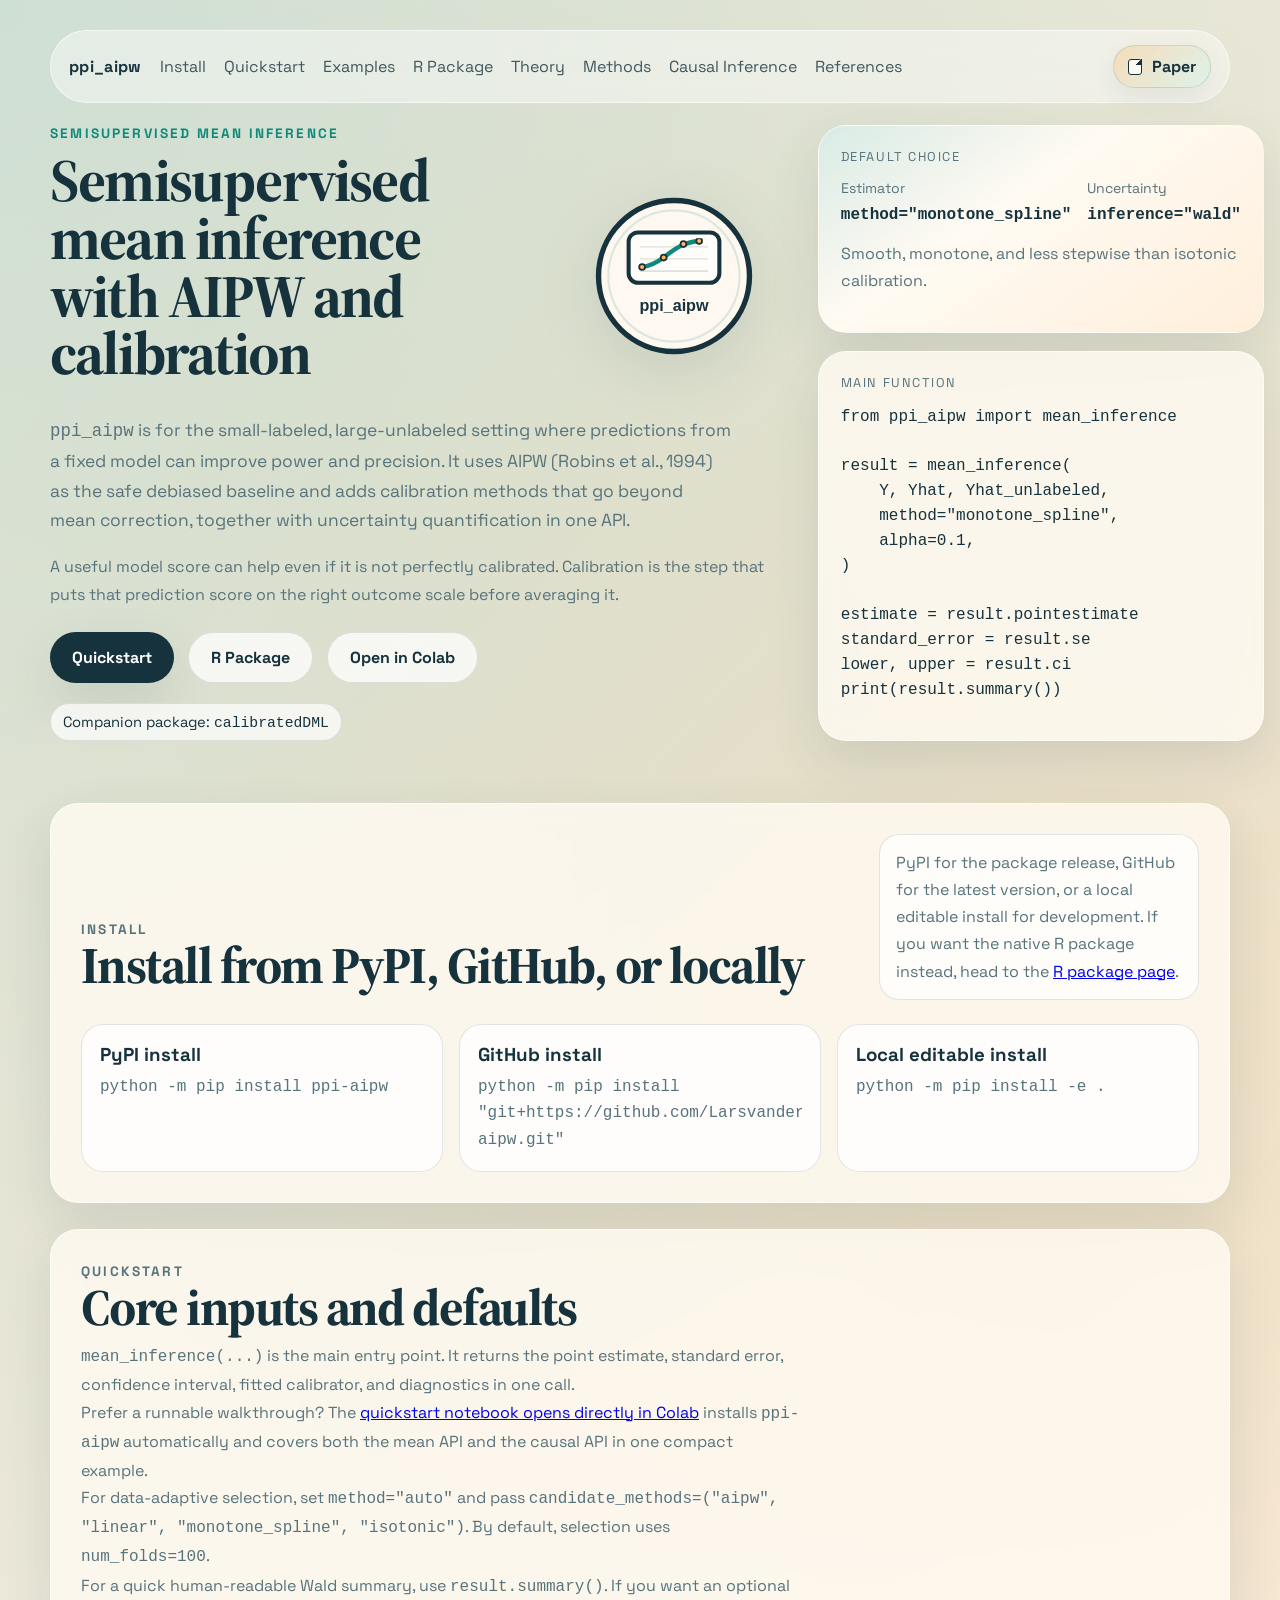
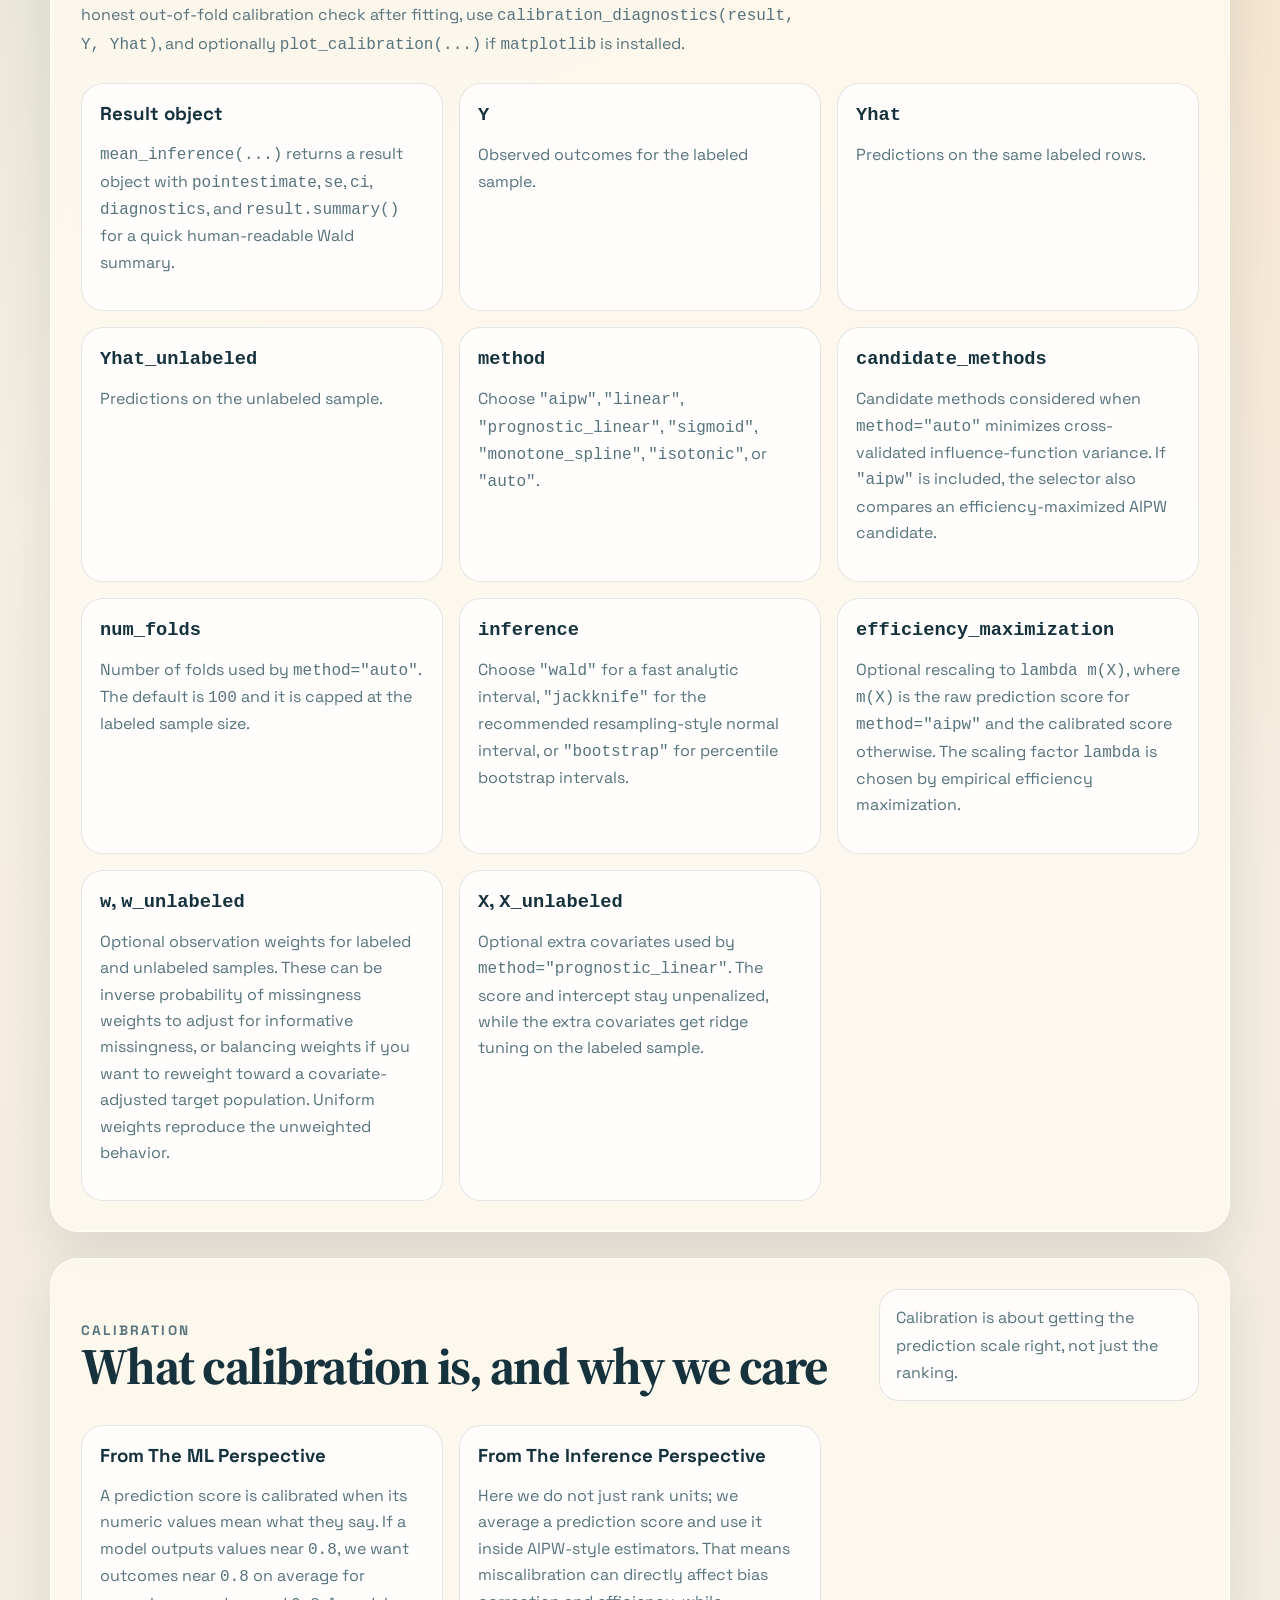
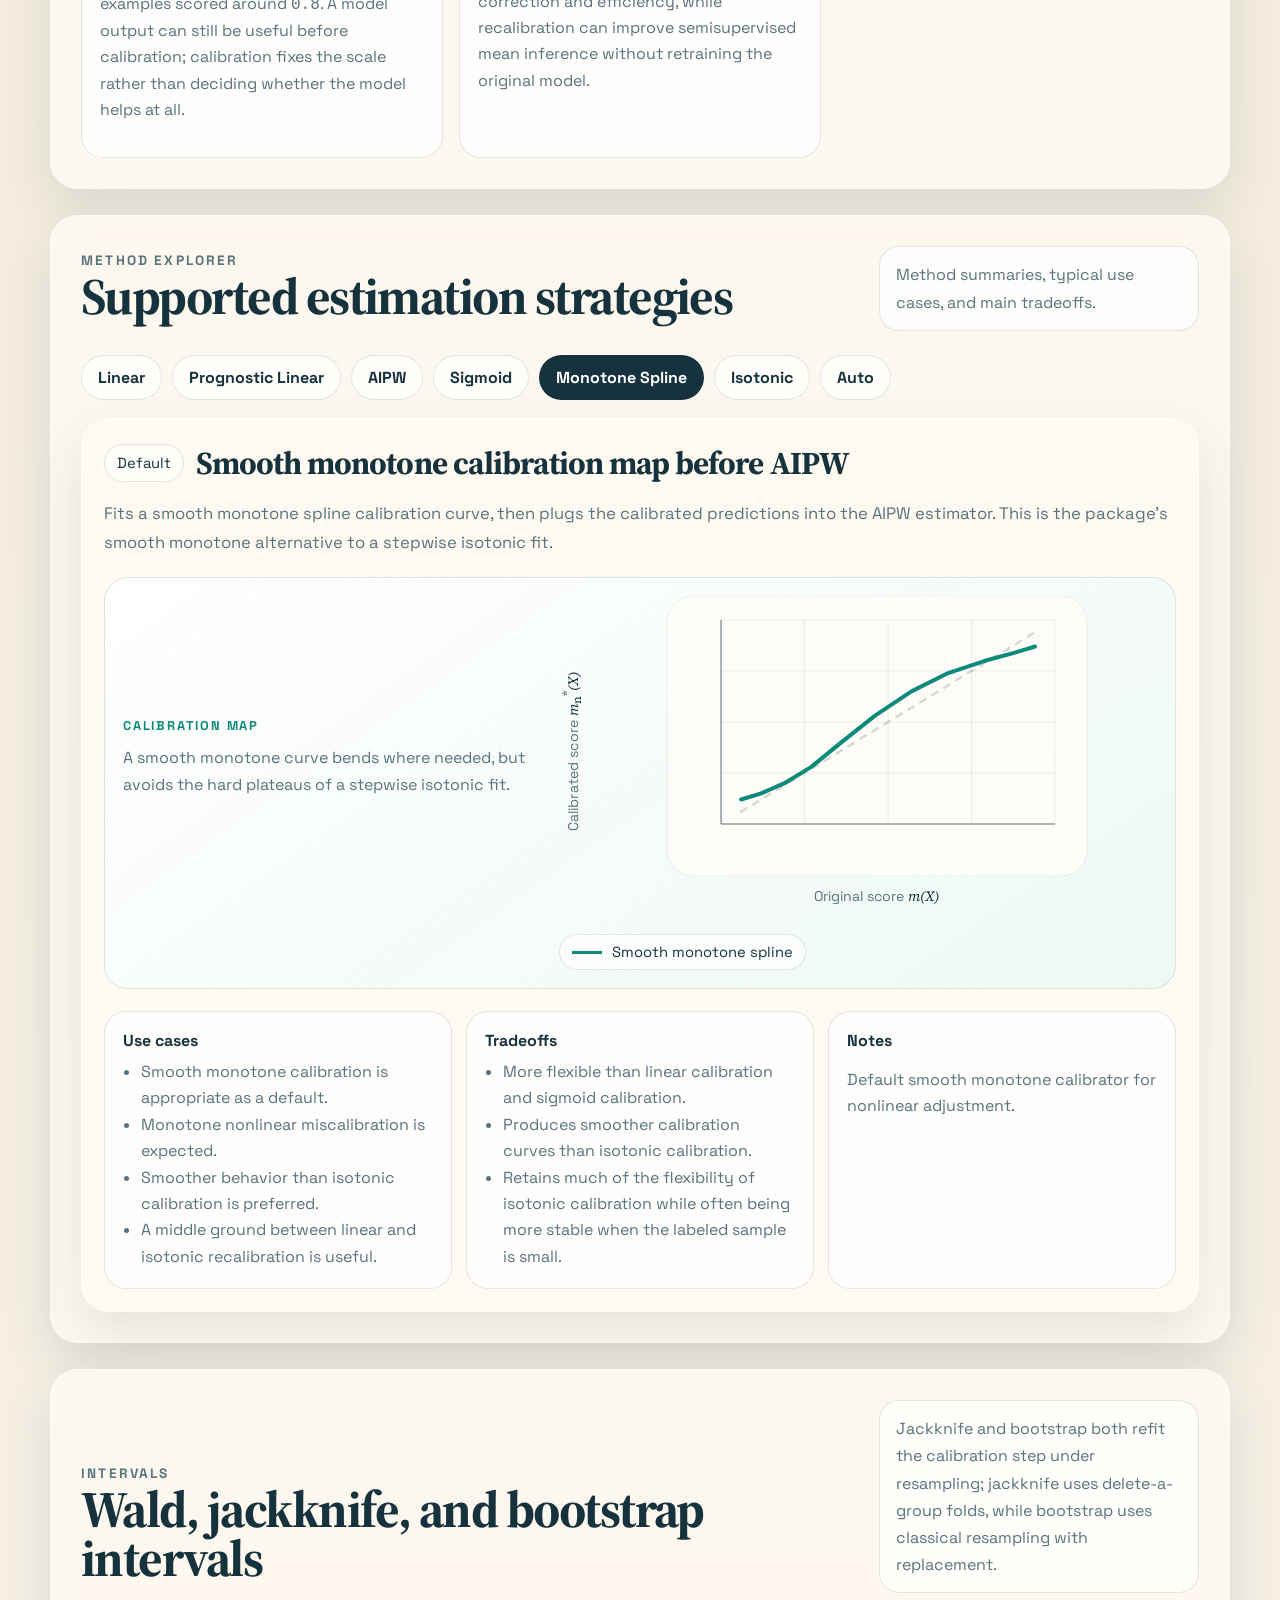
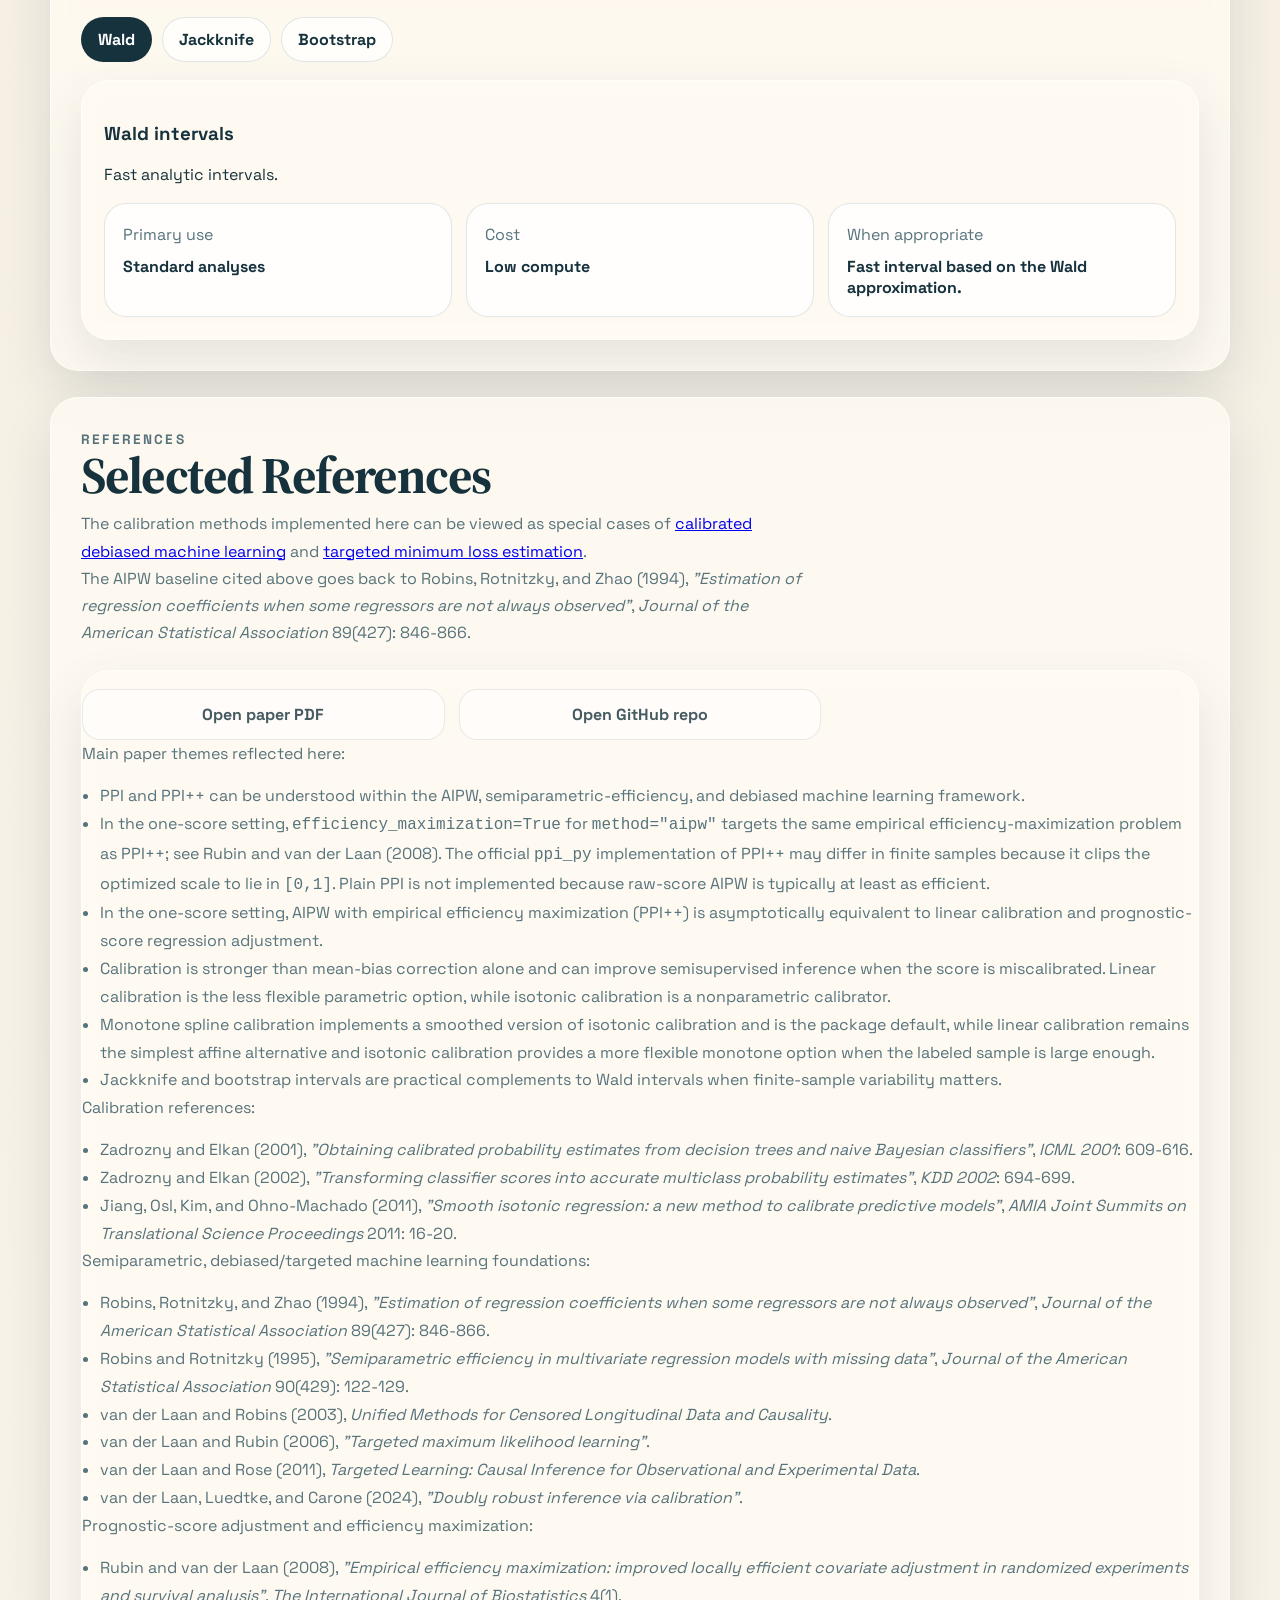
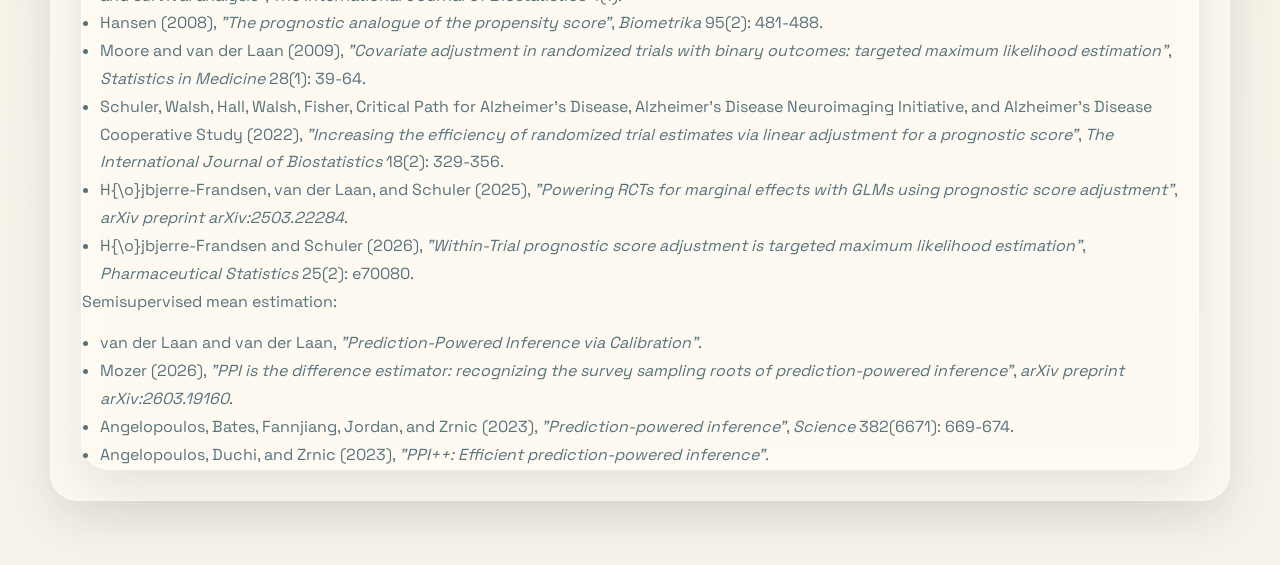
==== docs/index.html @ af4f9b0b "docs: tone down website copy" ====
<!DOCTYPE html>
<html lang="en">
  <head>
    <meta charset="UTF-8" />
    <meta name="viewport" content="width=device-width, initial-scale=1.0" />
    <title>ppi_aipw</title>
    <meta
      name="description"
      content="Semisupervised mean estimation with AIPW, calibration, and uncertainty quantification."
    />
    <link rel="preconnect" href="https://fonts.googleapis.com" />
    <link rel="preconnect" href="https://fonts.gstatic.com" crossorigin />
    <link
      href="https://fonts.googleapis.com/css2?family=Space+Grotesk:wght@400;500;700&family=Source+Serif+4:opsz,wght@8..60,400;8..60,600&display=swap"
      rel="stylesheet"
    />
    <link rel="stylesheet" href="./site.css" />
  </head>
  <body>
    <div class="page-shell">
      <header class="hero">
        <nav class="topbar">
          <div class="brand"><a href="./index.html">ppi_aipw</a></div>
          <div class="toplinks">
            <a href="#install">Install</a>
            <a href="#quickstart">Quickstart</a>
            <a href="./examples.html">Examples</a>
            <a href="./r.html">R Package</a>
            <a href="./theory.html">Theory</a>
            <a href="#methods">Methods</a>
            <a href="./causal.html">Causal Inference</a>
            <a href="#references">References</a>
          </div>
          <a class="paper-link" href="./paper.pdf">
            <span class="paper-link-icon" aria-hidden="true"></span>
            <span>Paper</span>
          </a>
        </nav>

        <div class="hero-grid">
          <section class="hero-copy">
            <p class="eyebrow">Semisupervised Mean Inference</p>
            <div class="hero-head">
              <h1>Semisupervised mean inference with AIPW and calibration</h1>
              <div class="hero-art">
                <img
                  src="./assets/ppi-aipw-badge-mark.svg"
                  alt="Circular ppi_aipw package badge with a calibration plot"
                  width="1024"
                  height="1024"
                />
              </div>
            </div>
            <p class="lede">
              <code>ppi_aipw</code> is for the small-labeled, large-unlabeled
              setting where predictions from a fixed model can improve power
              and precision. It uses AIPW (Robins et al., 1994) as the safe
              debiased baseline and adds calibration methods that go beyond
              mean correction, together with uncertainty quantification in one
              API.
            </p>
            <p class="panel-note">
              A useful model score can help even if it is not perfectly
              calibrated. Calibration is the step that puts that prediction
              score on the right outcome scale before averaging it.
            </p>
            <div class="hero-actions">
              <a class="button button-primary" href="#quickstart">Quickstart</a>
              <a class="button button-secondary" href="./r.html">R Package</a>
              <a class="button button-secondary" href="https://colab.research.google.com/github/Larsvanderlaan/ppi-aipw/blob/main/examples/ppi_aipw_quickstart.ipynb">Open in Colab</a>
            </div>
            <ul class="hero-pills">
              <li>
                <a href="https://larsvanderlaan.github.io/calibratedDML/index.html">
                  Companion package: <code>calibratedDML</code>
                </a>
              </li>
            </ul>
          </section>

          <aside class="hero-panel">
            <div class="panel-card gradient-card">
              <p class="panel-label">Default Choice</p>
              <div class="default-stack">
                <div>
                  <span class="stack-name">Estimator</span>
                  <strong><code>method="monotone_spline"</code></strong>
                </div>
                <div>
                  <span class="stack-name">Uncertainty</span>
                  <strong><code>inference="wald"</code></strong>
                </div>
              </div>
              <p class="panel-note">
                Smooth, monotone, and less stepwise than isotonic calibration.
              </p>
            </div>
            <div class="panel-card code-card">
              <p class="panel-label">Main Function</p>
              <pre><code>from ppi_aipw import mean_inference

result = mean_inference(
    Y, Yhat, Yhat_unlabeled,
    method="monotone_spline",
    alpha=0.1,
)

estimate = result.pointestimate
standard_error = result.se
lower, upper = result.ci
print(result.summary())</code></pre>
            </div>
          </aside>
        </div>
      </header>

      <main>
        <section class="section" id="install">
          <div class="section-heading split">
            <div>
              <p class="eyebrow">Install</p>
              <h2>Install from PyPI, GitHub, or locally</h2>
            </div>
            <p class="section-side-note">
              PyPI for the package release, GitHub for the latest version, or a
              local editable install for development. If you want the native R
              package instead, head to the <a href="./r.html">R package page</a>.
            </p>
          </div>

          <div class="argument-grid">
            <article class="argument-card">
              <h3>PyPI install</h3>
              <pre><code>python -m pip install ppi-aipw</code></pre>
            </article>
            <article class="argument-card">
              <h3>GitHub install</h3>
              <pre><code>python -m pip install "git+https://github.com/Larsvanderlaan/ppi-aipw.git"</code></pre>
            </article>
            <article class="argument-card">
              <h3>Local editable install</h3>
              <pre><code>python -m pip install -e .</code></pre>
            </article>
          </div>
        </section>

        <section class="section" id="quickstart">
          <div class="section-heading">
            <p class="eyebrow">Quickstart</p>
            <h2>Core inputs and defaults</h2>
              <p>
                <code>mean_inference(...)</code> is the main entry point. It
                returns the point estimate, standard error, confidence
                interval, fitted calibrator, and diagnostics in one call.
              </p>
              <p>
                Prefer a runnable walkthrough? The
                <a href="https://colab.research.google.com/github/Larsvanderlaan/ppi-aipw/blob/main/examples/ppi_aipw_quickstart.ipynb">quickstart notebook opens directly in Colab</a>
                installs <code>ppi-aipw</code> automatically and covers both the mean API and the causal API in one compact example.
              </p>
              <p>
                For data-adaptive selection, set <code>method="auto"</code> and
                pass <code>candidate_methods=("aipw", "linear", "monotone_spline", "isotonic")</code>.
                By default, selection uses <code>num_folds=100</code>.
              </p>
              <p>
                For a quick human-readable Wald summary, use
                <code>result.summary()</code>. If you want an optional honest
                out-of-fold calibration check after fitting, use
                <code>calibration_diagnostics(result, Y, Yhat)</code>, and
                optionally <code>plot_calibration(...)</code> if
                <code>matplotlib</code> is installed.
              </p>
            </div>

          <div class="argument-grid">
            <article class="argument-card">
              <h3>Result object</h3>
              <p>
                <code>mean_inference(...)</code> returns a result object with
                <code>pointestimate</code>, <code>se</code>, <code>ci</code>,
                <code>diagnostics</code>, and
                <code>result.summary()</code> for a quick human-readable Wald
                summary.
              </p>
            </article>
            <article class="argument-card">
              <h3><code>Y</code></h3>
              <p>Observed outcomes for the labeled sample.</p>
            </article>
            <article class="argument-card">
              <h3><code>Yhat</code></h3>
              <p>Predictions on the same labeled rows.</p>
            </article>
            <article class="argument-card">
              <h3><code>Yhat_unlabeled</code></h3>
              <p>Predictions on the unlabeled sample.</p>
            </article>
            <article class="argument-card">
              <h3><code>method</code></h3>
              <p>Choose <code>"aipw"</code>, <code>"linear"</code>, <code>"prognostic_linear"</code>, <code>"sigmoid"</code>, <code>"monotone_spline"</code>, <code>"isotonic"</code>, or <code>"auto"</code>.</p>
            </article>
            <article class="argument-card">
              <h3><code>candidate_methods</code></h3>
              <p>Candidate methods considered when <code>method="auto"</code> minimizes cross-validated influence-function variance. If <code>"aipw"</code> is included, the selector also compares an efficiency-maximized AIPW candidate.</p>
            </article>
            <article class="argument-card">
              <h3><code>num_folds</code></h3>
              <p>Number of folds used by <code>method="auto"</code>. The default is <code>100</code> and it is capped at the labeled sample size.</p>
            </article>
            <article class="argument-card">
              <h3><code>inference</code></h3>
              <p>Choose <code>"wald"</code> for a fast analytic interval, <code>"jackknife"</code> for the recommended resampling-style normal interval, or <code>"bootstrap"</code> for percentile bootstrap intervals.</p>
            </article>
            <article class="argument-card">
              <h3><code>efficiency_maximization</code></h3>
              <p>Optional rescaling to <code>lambda m(X)</code>, where <code>m(X)</code> is the raw prediction score for <code>method="aipw"</code> and the calibrated score otherwise. The scaling factor <code>lambda</code> is chosen by empirical efficiency maximization.</p>
            </article>
            <article class="argument-card">
              <h3><code>w</code>, <code>w_unlabeled</code></h3>
              <p>Optional observation weights for labeled and unlabeled samples. These can be inverse probability of missingness weights to adjust for informative missingness, or balancing weights if you want to reweight toward a covariate-adjusted target population. Uniform weights reproduce the unweighted behavior.</p>
            </article>
            <article class="argument-card">
              <h3><code>X</code>, <code>X_unlabeled</code></h3>
              <p>Optional extra covariates used by <code>method="prognostic_linear"</code>. The score and intercept stay unpenalized, while the extra covariates get ridge tuning on the labeled sample.</p>
            </article>
          </div>
        </section>

        <section class="section" id="what-is-calibration">
          <div class="section-heading split">
            <div>
              <p class="eyebrow">Calibration</p>
              <h2>What calibration is, and why we care</h2>
            </div>
            <p class="section-side-note">
              Calibration is about getting the prediction scale right, not just
              the ranking.
            </p>
          </div>

          <div class="argument-grid">
            <article class="argument-card">
              <h3>From The ML Perspective</h3>
              <p>
                A prediction score is calibrated when its numeric values mean
                what they say. If a model outputs values near <code>0.8</code>,
                we want outcomes near <code>0.8</code> on average for examples
                scored around <code>0.8</code>. A model output can still be
                useful before calibration; calibration fixes the scale rather
                than deciding whether the model helps at all.
              </p>
            </article>
            <article class="argument-card">
              <h3>From The Inference Perspective</h3>
              <p>
                Here we do not just rank units; we average a prediction score
                and use it inside AIPW-style estimators. That means
                miscalibration can directly affect bias correction and
                efficiency, while recalibration can improve semisupervised mean
                inference without retraining the original model.
              </p>
            </article>
          </div>
        </section>

        <section class="section" id="methods">
          <div class="section-heading split">
            <div>
              <p class="eyebrow">Method Explorer</p>
              <h2>Supported estimation strategies</h2>
            </div>
            <p class="section-side-note">
              Method summaries, typical use cases, and main tradeoffs.
            </p>
          </div>

          <div class="method-explorer" data-module="method-explorer">
            <div class="method-tabs" role="tablist" aria-label="Estimation methods">
              <button class="tab-button" data-method="linear">Linear</button>
              <button class="tab-button" data-method="prognostic_linear">Prognostic Linear</button>
              <button class="tab-button" data-method="aipw">AIPW</button>
              <button class="tab-button" data-method="sigmoid">Sigmoid</button>
              <button class="tab-button is-active" data-method="monotone_spline">Monotone Spline</button>
              <button class="tab-button" data-method="isotonic">Isotonic</button>
              <button class="tab-button" data-method="auto">Auto</button>
            </div>

            <div class="method-panel">
              <div class="panel-banner">
                <span class="badge" data-method-badge>Default</span>
                <h3 data-method-title>Smooth monotone calibration map before AIPW</h3>
              </div>
              <p class="method-summary" data-method-summary>
                Fits a smooth monotone spline calibration curve, then plugs the
                calibrated predictions into the AIPW estimator.
              </p>

              <div class="method-visual-card">
                <div class="method-visual-copy">
                  <span class="curve-kicker">Calibration Map</span>
                  <p data-method-visual-note>
                    Schematic view of how the raw prediction score
                    <code>m(X)</code> is transformed before the semisupervised
                    mean step.
                  </p>
                </div>
                <div class="curve-stage">
                  <div class="curve-y-label">
                    Calibrated score
                    <span class="math-label">m<sub>n</sub><sup>*</sup>(X)</span>
                  </div>
                  <svg
                    class="curve-canvas"
                    data-method-curve
                    viewBox="0 0 420 280"
                    width="420"
                    height="280"
                    preserveAspectRatio="xMidYMid meet"
                    role="img"
                    aria-label="Calibration curve schematic"
                  ></svg>
                  <div class="curve-x-label">
                    Original score <span class="math-label">m(X)</span>
                  </div>
                </div>
                <div class="curve-legend" data-method-legend></div>
              </div>

              <div class="method-columns">
                <div class="info-box">
                  <h4>Use cases</h4>
                  <ul data-method-good></ul>
                </div>
                <div class="info-box">
                  <h4>Tradeoffs</h4>
                  <ul data-method-tradeoffs></ul>
                </div>
                <div class="info-box">
                  <h4>Notes</h4>
                  <p data-method-recommendation></p>
                </div>
              </div>
            </div>
          </div>
        </section>

        <section class="section" id="intervals">
          <div class="section-heading split">
            <div>
              <p class="eyebrow">Intervals</p>
              <h2>Wald, jackknife, and bootstrap intervals</h2>
            </div>
            <p class="section-side-note">
              Jackknife and bootstrap both refit the calibration step under
              resampling; jackknife uses delete-a-group folds, while bootstrap
              uses classical resampling with replacement.
            </p>
          </div>

          <div class="inference-toggle" data-module="inference-toggle">
            <div class="toggle-row" role="tablist" aria-label="Interval methods">
              <button class="tab-button is-active" data-inference="wald">Wald</button>
              <button class="tab-button" data-inference="jackknife">Jackknife</button>
              <button class="tab-button" data-inference="bootstrap">Bootstrap</button>
            </div>
            <article class="toggle-card">
              <h3 data-inference-title>Wald intervals</h3>
              <p data-inference-summary>
                Fast analytic intervals.
              </p>
              <div class="mini-grid">
                <div class="mini-box">
                  <span>Primary use</span>
                  <strong data-inference-best>Standard analyses</strong>
                </div>
                <div class="mini-box">
                  <span>Cost</span>
                  <strong data-inference-cost>Low compute</strong>
                </div>
                <div class="mini-box">
                  <span>When appropriate</span>
                  <strong data-inference-when>Fast interval based on the Wald approximation.</strong>
                </div>
              </div>
            </article>
          </div>
        </section>

        <section class="section" id="references">
          <div class="section-heading">
            <p class="eyebrow">References</p>
            <h2>Selected References</h2>
            <p>
              The calibration methods implemented here can be viewed as special cases of
              <a href="https://arxiv.org/pdf/2411.02771">calibrated debiased machine learning</a>
              and
              <a href="https://doi.org/10.2202/1557-4679.1043">targeted minimum loss estimation</a>.
            </p>
            <p>
              The AIPW baseline cited above goes back to Robins, Rotnitzky, and
              Zhao (1994),
              <em>"Estimation of regression coefficients when some regressors are not always observed"</em>,
              <em>Journal of the American Statistical Association</em> 89(427): 846-866.
            </p>
          </div>
          <div class="reference-card">
            <div class="reference-links">
              <a href="./paper.pdf">Open paper PDF</a>
              <a href="https://github.com/Larsvanderlaan/ppi-aipw">Open GitHub repo</a>
            </div>
            <p>
              Main paper themes reflected here:
            </p>
            <ul>
              <li>PPI and PPI++ can be understood within the AIPW, semiparametric-efficiency, and debiased machine learning framework.</li>
              <li>In the one-score setting, <code>efficiency_maximization=True</code> for <code>method="aipw"</code> targets the same empirical efficiency-maximization problem as PPI++; see Rubin and van der Laan (2008). The official <code>ppi_py</code> implementation of PPI++ may differ in finite samples because it clips the optimized scale to lie in <code>[0,1]</code>. Plain PPI is not implemented because raw-score AIPW is typically at least as efficient.</li>
              <li>In the one-score setting, AIPW with empirical efficiency maximization (PPI++) is asymptotically equivalent to linear calibration and prognostic-score regression adjustment.</li>
              <li>Calibration is stronger than mean-bias correction alone and can improve semisupervised inference when the score is miscalibrated. Linear calibration is the less flexible parametric option, while isotonic calibration is a nonparametric calibrator.</li>
              <li>Monotone spline calibration implements a smoothed version of isotonic calibration and is the package default, while linear calibration remains the simplest affine alternative and isotonic calibration provides a more flexible monotone option when the labeled sample is large enough.</li>
              <li>Jackknife and bootstrap intervals are practical complements to Wald intervals when finite-sample variability matters.</li>
            </ul>
            <p>
              Calibration references:
            </p>
            <ul>
              <li>Zadrozny and Elkan (2001), <em>"Obtaining calibrated probability estimates from decision trees and naive Bayesian classifiers"</em>, <em>ICML 2001</em>: 609-616.</li>
              <li>Zadrozny and Elkan (2002), <em>"Transforming classifier scores into accurate multiclass probability estimates"</em>, <em>KDD 2002</em>: 694-699.</li>
              <li>Jiang, Osl, Kim, and Ohno-Machado (2011), <em>"Smooth isotonic regression: a new method to calibrate predictive models"</em>, <em>AMIA Joint Summits on Translational Science Proceedings</em> 2011: 16-20.</li>
            </ul>
            <p>
              Semiparametric, debiased/targeted machine learning foundations:
            </p>
            <ul>
              <li>Robins, Rotnitzky, and Zhao (1994), <em>"Estimation of regression coefficients when some regressors are not always observed"</em>, <em>Journal of the American Statistical Association</em> 89(427): 846-866.</li>
              <li>Robins and Rotnitzky (1995), <em>"Semiparametric efficiency in multivariate regression models with missing data"</em>, <em>Journal of the American Statistical Association</em> 90(429): 122-129.</li>
              <li>van der Laan and Robins (2003), <em>Unified Methods for Censored Longitudinal Data and Causality</em>.</li>
              <li>van der Laan and Rubin (2006), <em>"Targeted maximum likelihood learning"</em>.</li>
              <li>van der Laan and Rose (2011), <em>Targeted Learning: Causal Inference for Observational and Experimental Data</em>.</li>
              <li>van der Laan, Luedtke, and Carone (2024), <em>"Doubly robust inference via calibration"</em>.</li>
            </ul>
            <p>
              Prognostic-score adjustment and efficiency maximization:
            </p>
            <ul>
              <li>Rubin and van der Laan (2008), <em>"Empirical efficiency maximization: improved locally efficient covariate adjustment in randomized experiments and survival analysis"</em>, <em>The International Journal of Biostatistics</em> 4(1).</li>
              <li>Hansen (2008), <em>"The prognostic analogue of the propensity score"</em>, <em>Biometrika</em> 95(2): 481-488.</li>
              <li>Moore and van der Laan (2009), <em>"Covariate adjustment in randomized trials with binary outcomes: targeted maximum likelihood estimation"</em>, <em>Statistics in Medicine</em> 28(1): 39-64.</li>
              <li>Schuler, Walsh, Hall, Walsh, Fisher, Critical Path for Alzheimer’s Disease, Alzheimer’s Disease Neuroimaging Initiative, and Alzheimer’s Disease Cooperative Study (2022), <em>"Increasing the efficiency of randomized trial estimates via linear adjustment for a prognostic score"</em>, <em>The International Journal of Biostatistics</em> 18(2): 329-356.</li>
              <li>H{\o}jbjerre-Frandsen, van der Laan, and Schuler (2025), <em>"Powering RCTs for marginal effects with GLMs using prognostic score adjustment"</em>, <em>arXiv preprint arXiv:2503.22284</em>.</li>
              <li>H{\o}jbjerre-Frandsen and Schuler (2026), <em>"Within-Trial prognostic score adjustment is targeted maximum likelihood estimation"</em>, <em>Pharmaceutical Statistics</em> 25(2): e70080.</li>
            </ul>
            <p>
              Semisupervised mean estimation:
            </p>
            <ul>
              <li>van der Laan and van der Laan, <em>"Prediction-Powered Inference via Calibration"</em>.</li>
              <li>Mozer (2026), <em>"PPI is the difference estimator: recognizing the survey sampling roots of prediction-powered inference"</em>, <em>arXiv preprint arXiv:2603.19160</em>.</li>
              <li>Angelopoulos, Bates, Fannjiang, Jordan, and Zrnic (2023), <em>"Prediction-powered inference"</em>, <em>Science</em> 382(6671): 669-674.</li>
              <li>Angelopoulos, Duchi, and Zrnic (2023), <em>"PPI++: Efficient prediction-powered inference"</em>.</li>
            </ul>
          </div>
        </section>
      </main>
    </div>

    <script src="./site.js"></script>
  </body>
</html>
---- docs/site.css ----
:root {
  --bg: #f5efe4;
  --bg-alt: #fffaf2;
  --surface: rgba(255, 250, 242, 0.82);
  --surface-strong: #fffdf9;
  --ink: #16323d;
  --muted: #57737c;
  --line: rgba(22, 50, 61, 0.12);
  --accent: #0d8a7a;
  --accent-soft: #d7f2eb;
  --warm: #ffb562;
  --warm-soft: #ffe3bf;
  --shadow: 0 20px 50px rgba(41, 65, 73, 0.12);
  --radius: 28px;
}

* {
  box-sizing: border-box;
}

html {
  scroll-behavior: smooth;
}

body {
  margin: 0;
  min-height: 100vh;
  color: var(--ink);
  background:
    radial-gradient(circle at top left, rgba(13, 138, 122, 0.18), transparent 30%),
    radial-gradient(circle at 85% 15%, rgba(255, 181, 98, 0.22), transparent 24%),
    linear-gradient(180deg, #f9f2e7 0%, #f3ecdf 42%, #f8f3ea 100%);
  font-family: "Space Grotesk", "Avenir Next", "Trebuchet MS", sans-serif;
}

code,
pre {
  font-family: "SFMono-Regular", "Consolas", "Liberation Mono", monospace;
}

.page-shell {
  width: min(1180px, calc(100% - 32px));
  margin: 0 auto;
  padding-bottom: 64px;
}

.hero {
  padding: 22px 0 36px;
}

.topbar {
  display: flex;
  justify-content: space-between;
  align-items: center;
  gap: 18px;
  flex-wrap: wrap;
  padding: 14px 18px;
  margin-top: 8px;
  background: rgba(255, 255, 255, 0.42);
  border: 1px solid rgba(255, 255, 255, 0.55);
  border-radius: 999px;
  backdrop-filter: blur(14px);
}

.brand {
  font-weight: 700;
  letter-spacing: 0.02em;
}

.brand a {
  color: inherit;
  text-decoration: none;
}

.toplinks {
  display: flex;
  gap: 18px;
  flex-wrap: wrap;
  align-items: center;
  flex: 1 1 auto;
}

.paper-link {
  display: inline-flex;
  align-items: center;
  gap: 10px;
  padding: 10px 14px;
  border-radius: 999px;
  color: var(--ink);
  background: linear-gradient(135deg, rgba(255, 181, 98, 0.34), rgba(215, 242, 235, 0.72));
  border: 1px solid rgba(13, 138, 122, 0.18);
  box-shadow: 0 10px 24px rgba(41, 65, 73, 0.08);
  font-weight: 700;
  white-space: nowrap;
}

.paper-link:hover {
  transform: translateY(-1px);
}

.paper-link-icon {
  position: relative;
  width: 14px;
  height: 16px;
  border: 1.6px solid currentColor;
  border-radius: 3px;
  background: rgba(255, 255, 255, 0.78);
  flex: 0 0 auto;
}

.paper-link-icon::after {
  content: "";
  position: absolute;
  top: -1px;
  right: -1px;
  width: 6px;
  height: 6px;
  background: linear-gradient(135deg, transparent 49%, currentColor 50%);
}

.toplinks a,
.reference-links a,
.button,
.paper-link {
  text-decoration: none;
}

.toplinks a,
.reference-links a {
  color: var(--ink);
  opacity: 0.8;
}

.toplinks a:hover,
.reference-links a:hover {
  opacity: 1;
}

.hero-grid {
  display: grid;
  grid-template-columns: minmax(0, 1.35fr) minmax(320px, 0.75fr);
  gap: 26px;
  margin-top: 22px;
  align-items: stretch;
}

.hero-copy,
.hero-panel,
.section,
.timeline-card,
.reference-card,
.toggle-card,
.method-panel,
.argument-card,
.takeaway-card,
.panel-card {
  position: relative;
}

.eyebrow {
  margin: 0 0 10px;
  font-size: 0.85rem;
  letter-spacing: 0.16em;
  text-transform: uppercase;
  color: var(--accent);
  font-weight: 700;
}

.hero h1,
.section h2,
.history-callout h3,
.method-panel h3 {
  font-family: "Source Serif 4", Georgia, serif;
  letter-spacing: -0.03em;
}

.hero h1 {
  font-size: clamp(2.55rem, 4.7vw, 4.3rem);
  line-height: 0.96;
  margin: 0 0 16px;
  max-width: 15ch;
}

.hero-copy {
  min-width: 0;
}

.hero-head {
  display: grid;
  grid-template-columns: minmax(0, 1fr) clamp(170px, 20vw, 235px);
  gap: clamp(18px, 3vw, 32px);
  align-items: center;
  margin-bottom: 10px;
}

.lede {
  font-size: 1.09rem;
  line-height: 1.7;
  color: var(--muted);
  max-width: 62ch;
}

.hero-actions {
  display: flex;
  gap: 14px;
  flex-wrap: wrap;
  margin: 24px 0 20px;
}

.hero-art {
  display: flex;
  align-items: center;
  justify-content: center;
  align-self: center;
  width: 100%;
}

.hero-art img {
  display: block;
  width: min(100%, 230px);
  max-width: 100%;
  height: auto;
  filter: drop-shadow(0 16px 30px rgba(41, 65, 73, 0.12));
}

.button {
  display: inline-flex;
  align-items: center;
  justify-content: center;
  padding: 14px 22px;
  border-radius: 999px;
  font-weight: 700;
  transition: transform 0.2s ease, box-shadow 0.2s ease, background 0.2s ease;
}

.button:hover {
  transform: translateY(-2px);
}

.button-primary {
  background: var(--ink);
  color: white;
  box-shadow: var(--shadow);
}

.button-secondary {
  background: rgba(255, 255, 255, 0.75);
  color: var(--ink);
  border: 1px solid var(--line);
}

.hero-pills {
  display: flex;
  gap: 10px;
  flex-wrap: wrap;
  padding: 0;
  margin: 0;
  list-style: none;
}

.hero-pills li,
.badge {
  padding: 9px 12px;
  border-radius: 999px;
  background: rgba(255, 255, 255, 0.7);
  border: 1px solid var(--line);
  font-size: 0.92rem;
}

.hero-pills a {
  color: inherit;
  text-decoration: none;
}

.hero-pills a:hover {
  text-decoration: underline;
}

.hero-panel {
  display: grid;
  gap: 18px;
}

.panel-card,
.section,
.timeline-card,
.reference-card,
.toggle-card,
.method-panel {
  background: var(--surface);
  backdrop-filter: blur(10px);
  border: 1px solid rgba(255, 255, 255, 0.58);
  box-shadow: var(--shadow);
  border-radius: var(--radius);
}

.panel-card {
  padding: 22px;
}

.gradient-card {
  background:
    linear-gradient(145deg, rgba(13, 138, 122, 0.16), rgba(255, 250, 242, 0.95) 40%, rgba(255, 181, 98, 0.2)),
    var(--surface-strong);
}

.panel-label {
  margin: 0 0 14px;
  font-size: 0.8rem;
  letter-spacing: 0.12em;
  text-transform: uppercase;
  color: var(--muted);
}

.default-stack {
  display: grid;
  grid-template-columns: 1fr 1fr;
  gap: 16px;
  margin-bottom: 16px;
}

.stack-name {
  display: block;
  color: var(--muted);
  font-size: 0.88rem;
  margin-bottom: 6px;
}

.panel-note {
  margin: 0;
  line-height: 1.7;
  color: var(--muted);
}

.code-card pre {
  margin: 0;
  overflow-x: auto;
  white-space: pre-wrap;
  line-height: 1.55;
  color: var(--ink);
}

.section {
  padding: 30px;
  margin-top: 26px;
}

.section-heading {
  margin-bottom: 24px;
}

.section-heading h2 {
  margin: 0 0 10px;
  font-size: clamp(2rem, 4vw, 3.3rem);
  line-height: 0.96;
}

.section-heading p {
  margin: 0;
  max-width: 72ch;
  color: var(--muted);
  line-height: 1.7;
}

.split {
  display: grid;
  grid-template-columns: minmax(0, 1fr) minmax(240px, 320px);
  gap: 16px;
  align-items: end;
}

.section-side-note {
  align-self: center;
  padding: 14px 16px;
  background: rgba(255, 255, 255, 0.72);
  border-radius: 20px;
  border: 1px solid var(--line);
}

.argument-grid,
.takeaway-grid {
  display: grid;
  grid-template-columns: repeat(3, minmax(0, 1fr));
  gap: 16px;
}

.argument-grid-two {
  grid-template-columns: repeat(2, minmax(0, 1fr));
}

.examples-grid,
.example-entry-grid {
  display: grid;
  gap: 16px;
}

.examples-grid {
  grid-template-columns: repeat(2, minmax(0, 1fr));
}

.example-entry-grid {
  grid-template-columns: repeat(2, minmax(0, 1fr));
  margin-top: 14px;
}

.argument-card,
.takeaway-card,
.info-box,
.mini-box {
  background: rgba(255, 255, 255, 0.78);
  border: 1px solid var(--line);
  border-radius: 22px;
  padding: 18px;
}

.argument-card h3,
.takeaway-card h3,
.info-box h4 {
  margin: 0 0 8px;
}

.argument-card p,
.takeaway-card p,
.info-box p,
.info-box li,
.mini-box span,
.argument-card pre {
  color: var(--muted);
  line-height: 1.65;
}

.argument-card pre {
  margin: 0;
  overflow-x: auto;
  white-space: pre-wrap;
}

.example-entry {
  padding: 14px;
  border-radius: 18px;
  border: 1px solid var(--line);
  background: rgba(255, 255, 255, 0.72);
}

.example-label {
  margin: 0 0 8px;
  font-size: 0.78rem;
  letter-spacing: 0.12em;
  text-transform: uppercase;
  color: var(--muted);
  font-weight: 700;
}

.example-call {
  margin: 0;
  color: var(--ink);
  overflow-x: auto;
  white-space: pre-wrap;
  line-height: 1.55;
}

.example-links {
  display: flex;
  gap: 10px;
  flex-wrap: wrap;
  margin-top: 14px;
}

.example-links a {
  padding: 10px 12px;
  border-radius: 14px;
  border: 1px solid var(--line);
  background: rgba(255, 255, 255, 0.74);
  color: var(--ink);
  font-weight: 700;
}

.example-links a:hover {
  opacity: 1;
}

.case-study-figure {
  margin: 18px 0 0;
  padding: 10px 10px 12px;
  border-radius: 20px;
  border: 1px solid var(--line);
  background: rgba(255, 255, 255, 0.74);
}

.case-study-figure img {
  display: block;
  width: 100%;
  height: auto;
  border-radius: 14px;
}

.case-study-figure figcaption {
  margin: 10px auto 0;
  max-width: 28ch;
  color: var(--muted);
  font-size: 0.92rem;
  line-height: 1.55;
  text-align: center;
}

.method-tabs,
.toggle-row {
  display: flex;
  gap: 10px;
  flex-wrap: wrap;
  margin-bottom: 18px;
}

.tab-button {
  appearance: none;
  border: 1px solid var(--line);
  background: rgba(255, 255, 255, 0.76);
  color: var(--ink);
  border-radius: 999px;
  padding: 11px 16px;
  font: inherit;
  font-weight: 700;
  cursor: pointer;
  transition: transform 0.2s ease, background 0.2s ease, color 0.2s ease;
}

.tab-button:hover {
  transform: translateY(-1px);
}

.tab-button.is-active {
  background: var(--ink);
  color: white;
}

.method-panel,
.toggle-card {
  padding: 22px;
}

.panel-banner {
  display: flex;
  align-items: center;
  gap: 12px;
  flex-wrap: wrap;
}

.panel-banner h3 {
  margin: 0;
  font-size: 2rem;
}

.method-summary {
  margin: 14px 0 20px;
  color: var(--muted);
  font-size: 1.04rem;
  line-height: 1.75;
}

.method-visual-card {
  display: grid;
  grid-template-columns: minmax(190px, 0.7fr) minmax(0, 1fr);
  gap: 18px;
  align-items: center;
  margin: 0 0 22px;
  padding: 18px;
  border-radius: 24px;
  border: 1px solid var(--line);
  background:
    linear-gradient(145deg, rgba(255, 255, 255, 0.82), rgba(215, 242, 235, 0.45)),
    rgba(255, 255, 255, 0.72);
}

.method-visual-card.is-hidden {
  display: none;
}

.curve-kicker {
  display: inline-block;
  margin-bottom: 10px;
  font-size: 0.8rem;
  letter-spacing: 0.14em;
  text-transform: uppercase;
  color: var(--accent);
  font-weight: 700;
}

.method-visual-copy p {
  margin: 0;
  color: var(--muted);
  line-height: 1.7;
}

.curve-stage {
  display: grid;
  grid-template-columns: auto minmax(0, 1fr);
  grid-template-rows: minmax(0, 1fr) auto auto;
  gap: 10px 12px;
  align-items: center;
}

.curve-y-label {
  grid-row: 1 / span 2;
  writing-mode: vertical-rl;
  transform: rotate(180deg);
  font-size: 0.88rem;
  color: var(--muted);
  letter-spacing: 0.01em;
}

.curve-canvas {
  width: 100%;
  min-height: 250px;
  display: block;
}

.curve-x-label {
  grid-column: 2;
  justify-self: center;
  font-size: 0.88rem;
  color: var(--muted);
}

.math-label {
  font-family: "Source Serif 4", Georgia, serif;
  font-style: italic;
  color: var(--ink);
}

.math-label sub,
.math-label sup {
  font-style: normal;
}

.curve-legend {
  grid-column: 2;
  display: flex;
  gap: 14px;
  flex-wrap: wrap;
}

.curve-legend-item {
  display: inline-flex;
  align-items: center;
  gap: 10px;
  font-size: 0.92rem;
  color: var(--ink);
  background: rgba(255, 255, 255, 0.72);
  border: 1px solid var(--line);
  border-radius: 999px;
  padding: 8px 12px;
}

.curve-legend-swatch {
  width: 30px;
  border-top: 3px solid var(--swatch-color);
  border-top-style: solid;
  flex: 0 0 auto;
}

.curve-legend-swatch[data-dashed="true"] {
  border-top-style: dashed;
}

.equation-card {
  margin-top: 18px;
  padding: 20px 22px;
  border-radius: 24px;
  border: 1px solid var(--line);
  background:
    linear-gradient(145deg, rgba(255, 255, 255, 0.82), rgba(215, 242, 235, 0.42)),
    rgba(255, 255, 255, 0.78);
}

.pseudo-equation {
  margin: 0;
  font-family: "Source Serif 4", Georgia, serif;
  font-size: clamp(1.5rem, 3.2vw, 2.2rem);
  line-height: 1.2;
  letter-spacing: -0.02em;
}

.equation-note {
  margin: 12px 0 0;
  color: var(--muted);
  line-height: 1.7;
}

.mini-equation {
  margin: 10px 0 0;
  font-family: "Source Serif 4", Georgia, serif;
  font-size: 1.2rem;
  line-height: 1.45;
  letter-spacing: -0.01em;
  color: var(--ink);
  width: 100%;
  overflow-x: auto;
}

.mini-equation mjx-container {
  margin: 0 !important;
  max-width: 100%;
}

.mini-equation mjx-container[jax="SVG"] > svg {
  max-width: 100%;
  height: auto !important;
}

.argument-card,
.equation-card,
.theory-note {
  overflow: hidden;
}

.theory-visual {
  margin-top: 20px;
  padding: 18px;
  border-radius: 24px;
  border: 1px solid var(--line);
  overflow: hidden;
  background:
    linear-gradient(145deg, rgba(255, 255, 255, 0.85), rgba(255, 227, 191, 0.34)),
    rgba(255, 255, 255, 0.75);
}

.theory-visual h3 {
  margin: 0 0 8px;
}

.theory-visual p {
  margin: 0;
  color: var(--muted);
  line-height: 1.7;
}

.theory-diagram {
  display: block;
  width: 100%;
  height: auto;
  margin-top: 16px;
  overflow: hidden;
}

.diagram-caption {
  margin-top: 14px;
  padding: 14px 16px;
  border-radius: 18px;
  background: rgba(255, 255, 255, 0.72);
  border: 1px solid var(--line);
  color: var(--muted);
  line-height: 1.68;
}

.diagram-kicker {
  display: inline-block;
  margin-bottom: 8px;
  font-size: 0.78rem;
  letter-spacing: 0.14em;
  text-transform: uppercase;
  color: var(--accent);
  font-weight: 700;
}

.diagram-panel {
  fill: rgba(255, 255, 255, 0.92);
  stroke: rgba(22, 50, 61, 0.12);
  stroke-width: 1.5;
}

.diagram-panel-strong {
  fill: rgba(215, 242, 235, 0.82);
  stroke: rgba(13, 138, 122, 0.24);
  stroke-width: 1.5;
}

.diagram-panel-warm {
  fill: rgba(255, 227, 191, 0.88);
  stroke: rgba(255, 181, 98, 0.36);
  stroke-width: 1.5;
}

.diagram-line {
  stroke: rgba(22, 50, 61, 0.28);
  stroke-width: 2.2;
  fill: none;
  stroke-linecap: round;
  stroke-linejoin: round;
}

.diagram-line-dashed {
  stroke-dasharray: 7 8;
}

.diagram-accent {
  stroke: var(--accent);
}

.diagram-warm {
  stroke: #d28d3d;
}

.diagram-text {
  fill: var(--ink);
  font-family: "Space Grotesk", "Avenir Next", "Trebuchet MS", sans-serif;
  font-size: 15px;
}

.diagram-text-small {
  fill: var(--muted);
  font-family: "Space Grotesk", "Avenir Next", "Trebuchet MS", sans-serif;
  font-size: 12px;
}

.diagram-text-strong {
  font-weight: 700;
}

.theory-note {
  margin-top: 18px;
  padding: 16px 18px;
  border-radius: 20px;
  border: 1px solid var(--line);
  background: rgba(255, 255, 255, 0.72);
  color: var(--muted);
  line-height: 1.68;
}

.takeaway-card ul,
.theory-note ul {
  margin: 12px 0 0;
  padding-left: 18px;
}

.takeaway-card li,
.theory-note li {
  color: var(--muted);
  line-height: 1.68;
}

.theory-comparison-grid {
  display: grid;
  grid-template-columns: repeat(2, minmax(0, 1fr));
  gap: 16px;
}

.curve-backdrop {
  fill: rgba(255, 253, 249, 0.92);
  stroke: rgba(22, 50, 61, 0.08);
}

.curve-grid-line {
  stroke: rgba(22, 50, 61, 0.08);
  stroke-width: 1;
}

.curve-axis {
  stroke: rgba(22, 50, 61, 0.42);
  stroke-width: 1.6;
}

.curve-reference {
  fill: none;
  stroke: rgba(22, 50, 61, 0.18);
  stroke-width: 2.5;
  stroke-dasharray: 6 8;
  stroke-linecap: round;
}

.method-columns,
.mini-grid,
.reference-links {
  display: grid;
  gap: 14px;
}

.method-columns {
  grid-template-columns: repeat(3, minmax(0, 1fr));
}

.info-box ul {
  margin: 0;
  padding-left: 18px;
}

.mini-grid {
  grid-template-columns: repeat(3, minmax(0, 1fr));
  margin-top: 18px;
}

.mini-box strong {
  display: block;
  margin-top: 8px;
}

.timeline {
  display: grid;
  gap: 16px;
}

.timeline-card {
  padding: 22px;
  overflow: hidden;
}

.timeline-card::before {
  content: "";
  position: absolute;
  inset: 0 auto 0 0;
  width: 6px;
  background: linear-gradient(180deg, var(--accent), var(--warm));
}

.timeline-year {
  display: inline-block;
  font-size: 0.82rem;
  letter-spacing: 0.12em;
  text-transform: uppercase;
  color: var(--accent);
  font-weight: 700;
  margin-bottom: 12px;
}

.timeline-card h3 {
  margin: 0 0 10px;
  font-size: 1.35rem;
}

.timeline-card p,
.history-callout p,
.reference-card p,
.reference-card li {
  margin: 0;
  line-height: 1.74;
  color: var(--muted);
}

.history-callout {
  margin-top: 18px;
  padding: 22px;
  border-radius: 24px;
  background: linear-gradient(135deg, rgba(13, 138, 122, 0.12), rgba(255, 181, 98, 0.18));
  border: 1px solid var(--line);
}

.history-callout h3 {
  margin: 0 0 10px;
  font-size: 1.6rem;
}

.reference-card ul {
  margin: 14px 0 0;
  padding-left: 18px;
}

.reference-links {
  grid-template-columns: repeat(3, minmax(0, 1fr));
  margin-top: 18px;
}

.reference-links a {
  padding: 14px 16px;
  background: rgba(255, 255, 255, 0.75);
  border: 1px solid var(--line);
  border-radius: 18px;
  text-align: center;
  font-weight: 700;
}

.is-revealed {
  animation: fadeUp 0.6s ease both;
}

@keyframes fadeUp {
  from {
    opacity: 0;
    transform: translateY(10px);
  }
  to {
    opacity: 1;
    transform: translateY(0);
  }
}

@media (max-width: 960px) {
  .hero-grid,
  .split,
  .method-visual-card,
  .method-columns,
  .theory-comparison-grid,
  .examples-grid,
  .example-entry-grid,
  .argument-grid,
  .takeaway-grid,
  .mini-grid,
  .reference-links {
    grid-template-columns: 1fr;
  }

  .default-stack {
    grid-template-columns: 1fr;
  }

  .curve-legend {
    grid-column: 1;
  }

  .hero-head {
    grid-template-columns: minmax(0, 1fr) 190px;
    gap: 18px;
  }

  .hero-art {
    width: 100%;
  }
}

@media (max-width: 720px) {
  .page-shell {
    width: min(100% - 20px, 100%);
  }

  .topbar {
    border-radius: 28px;
    align-items: flex-start;
    flex-direction: column;
  }

  .paper-link {
    width: 100%;
    justify-content: center;
  }

  .hero h1 {
    max-width: 100%;
  }

  .hero-head {
    grid-template-columns: 1fr;
    gap: 14px;
  }

  .hero-art {
    width: 100%;
  }

  .hero-art img {
    width: min(100%, 180px);
    margin: 0 auto;
  }

  .section,
  .panel-card,
  .method-panel,
  .toggle-card,
  .timeline-card {
    padding: 20px;
  }

  .curve-stage {
    grid-template-columns: 1fr;
    grid-template-rows: auto minmax(0, 1fr) auto auto;
  }

  .curve-y-label {
    grid-row: auto;
    writing-mode: horizontal-tb;
    transform: none;
    justify-self: center;
  }

  .curve-canvas,
  .curve-x-label {
    grid-column: 1;
  }

  .pseudo-equation {
    font-size: 1.35rem;
  }
}
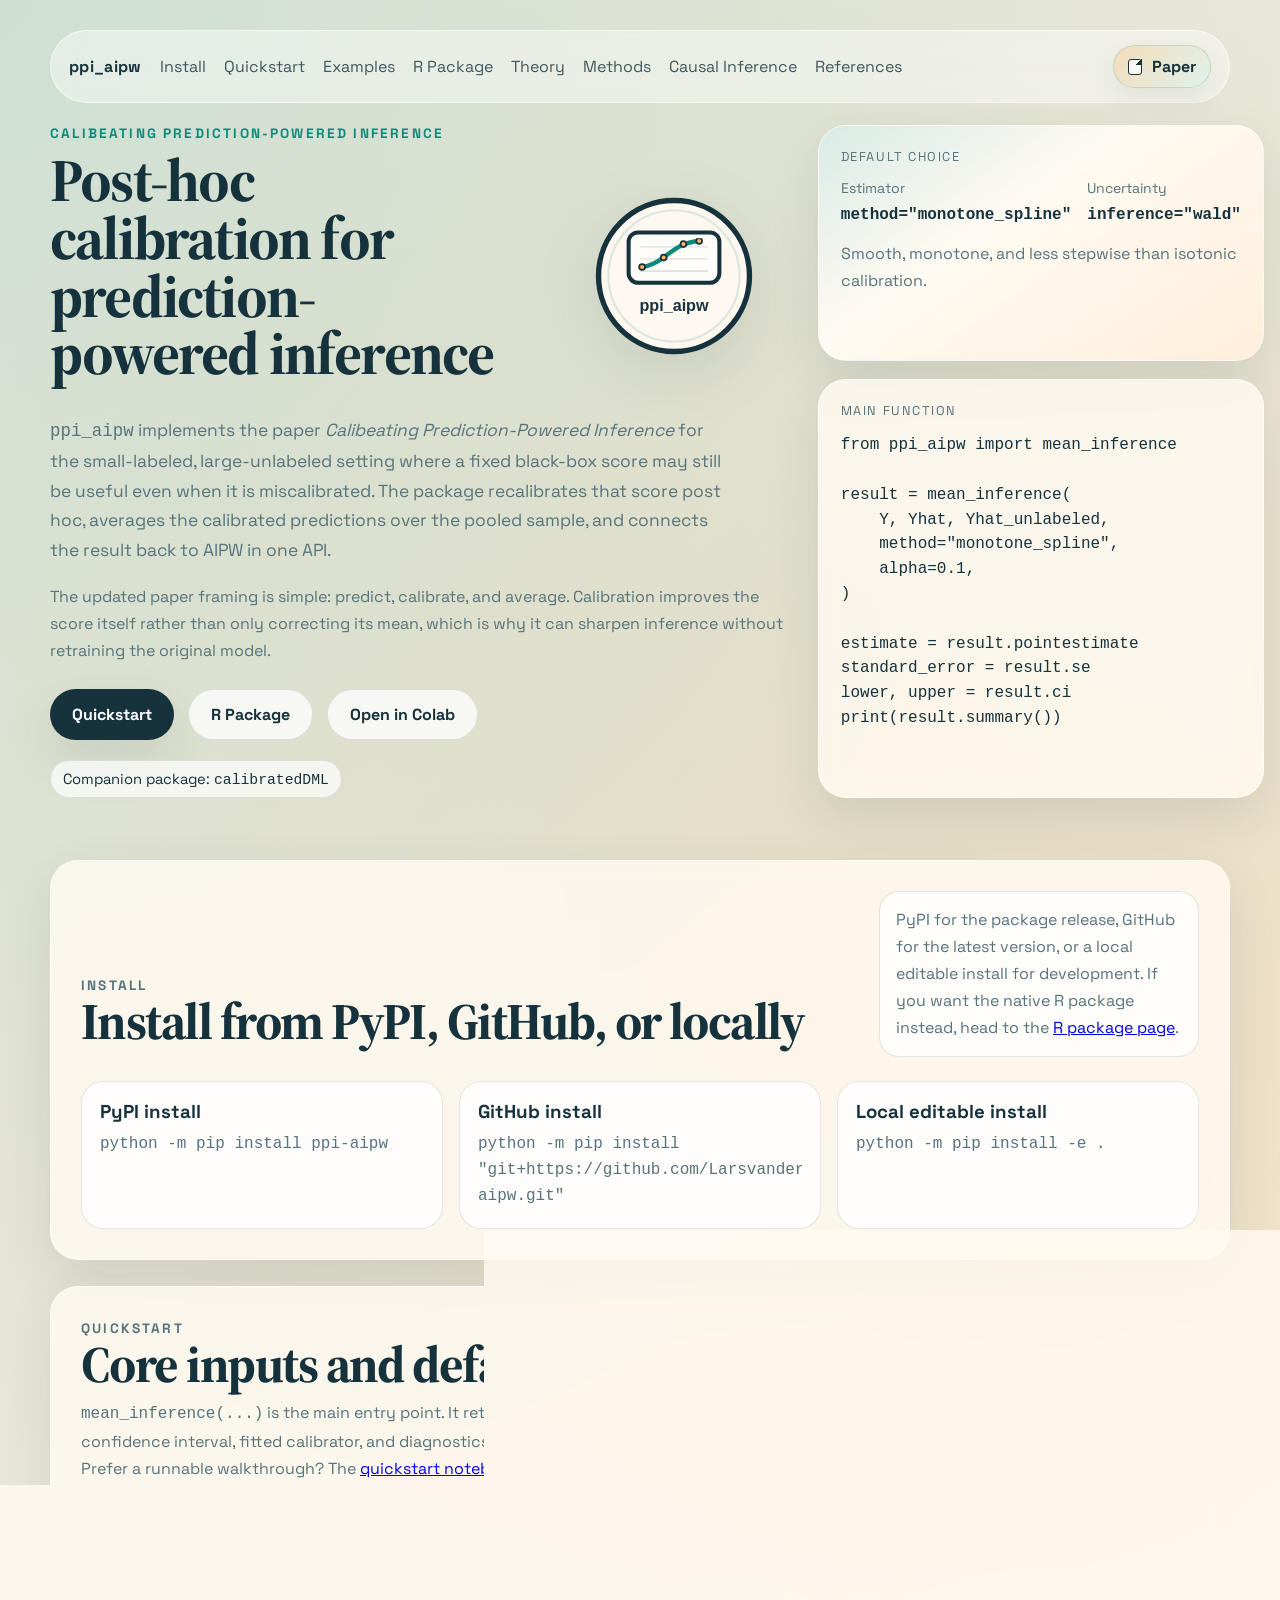
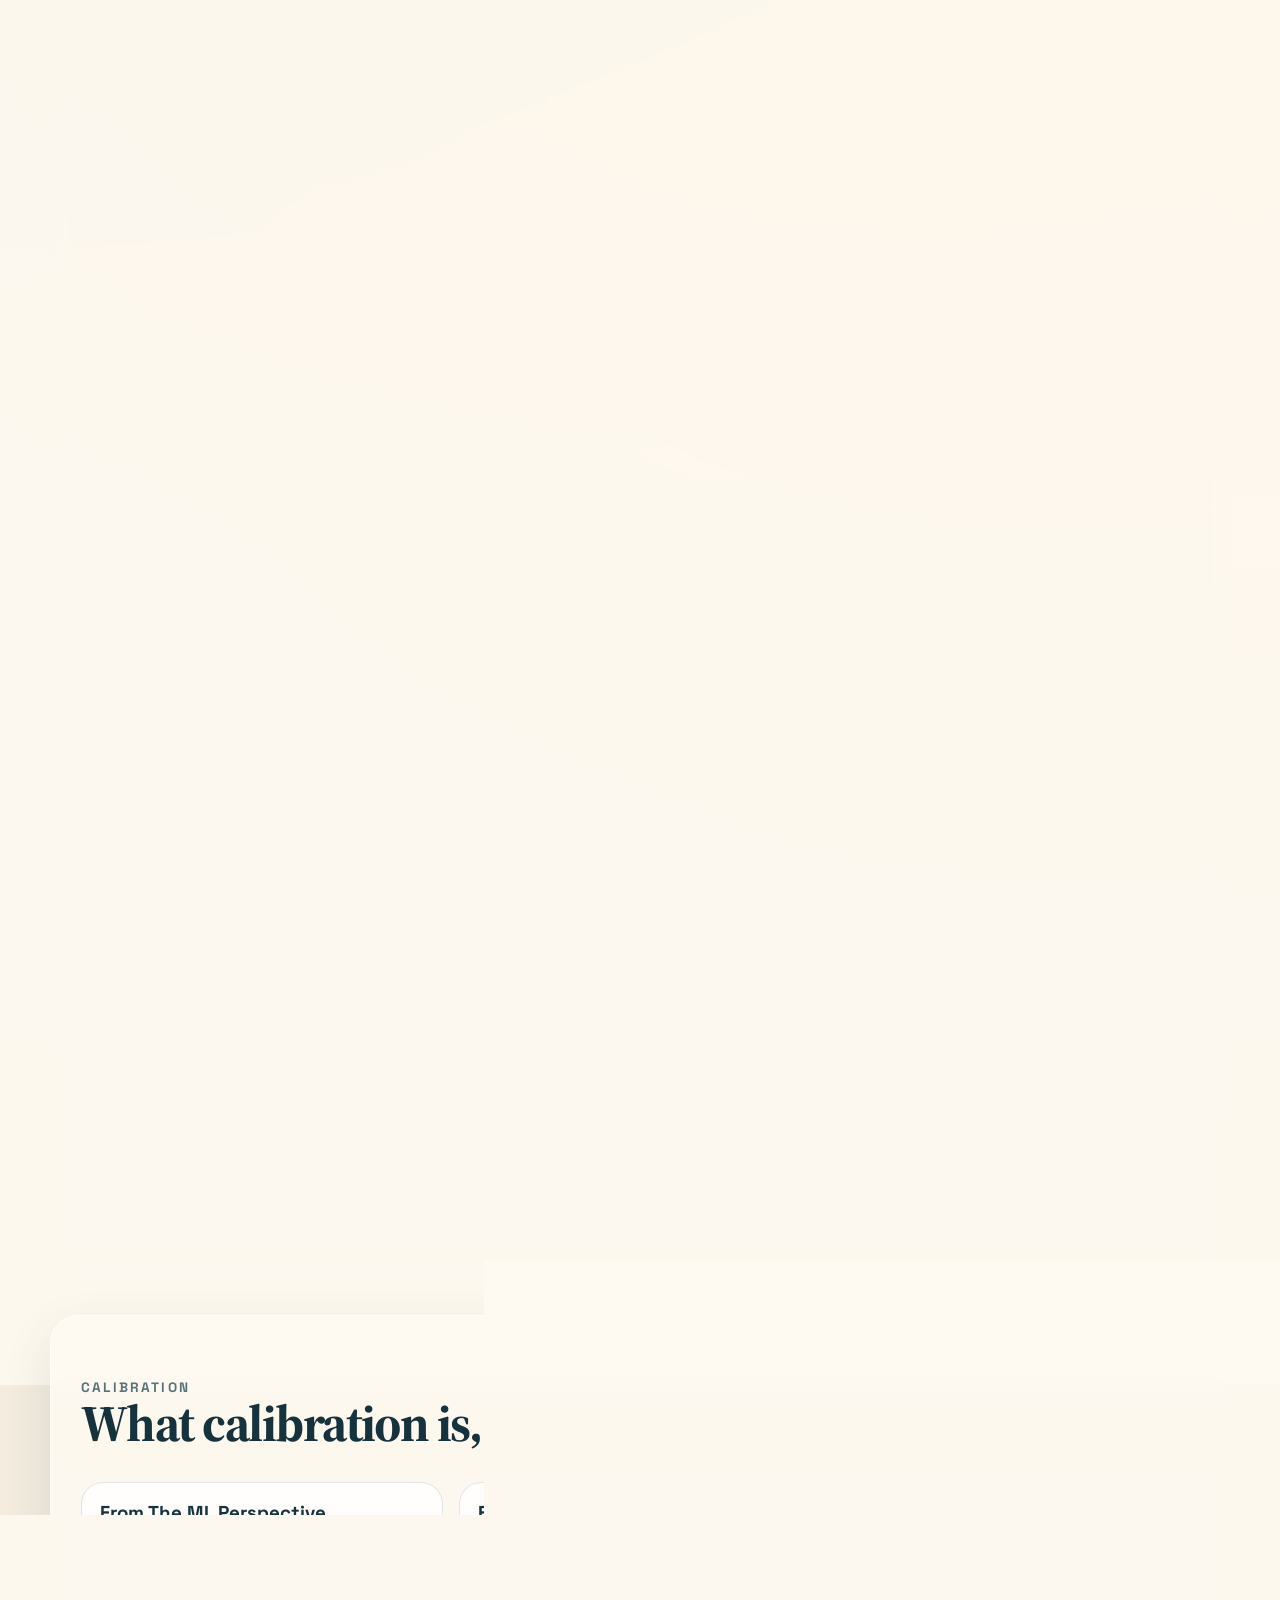
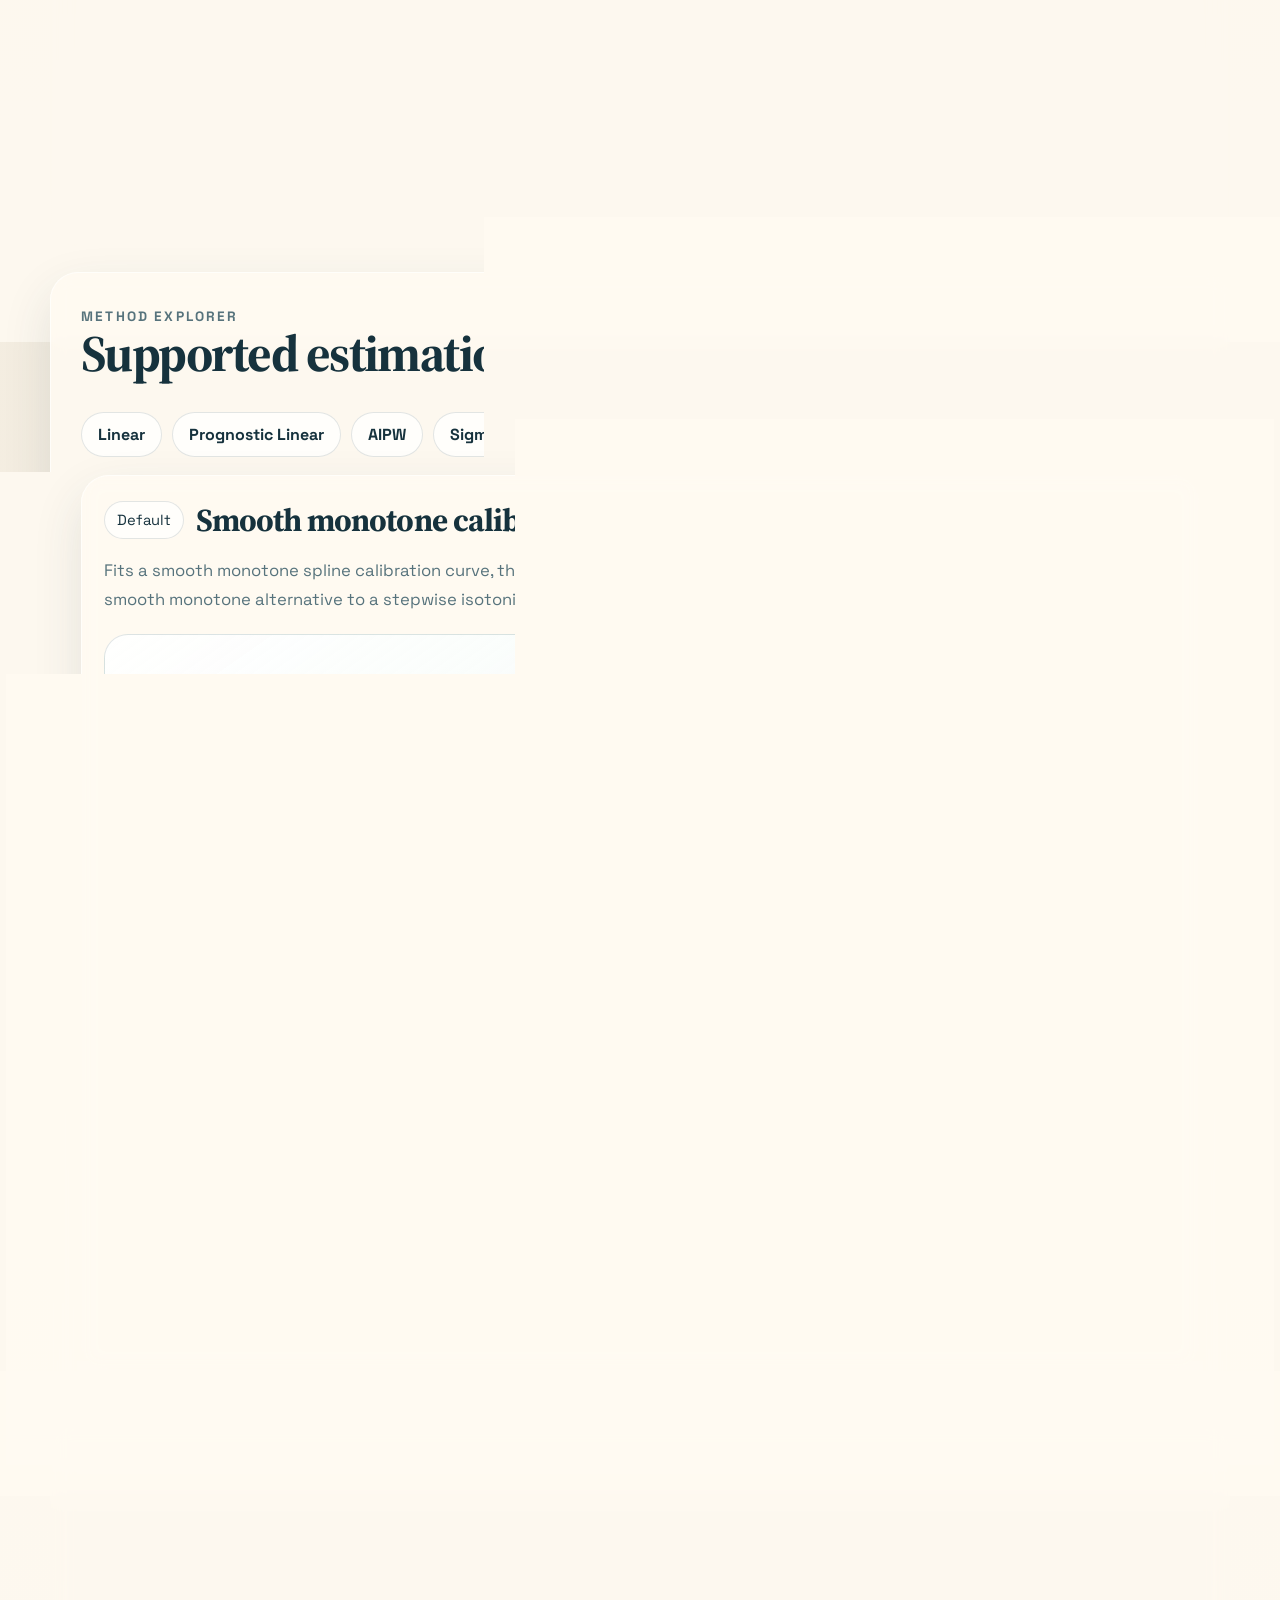
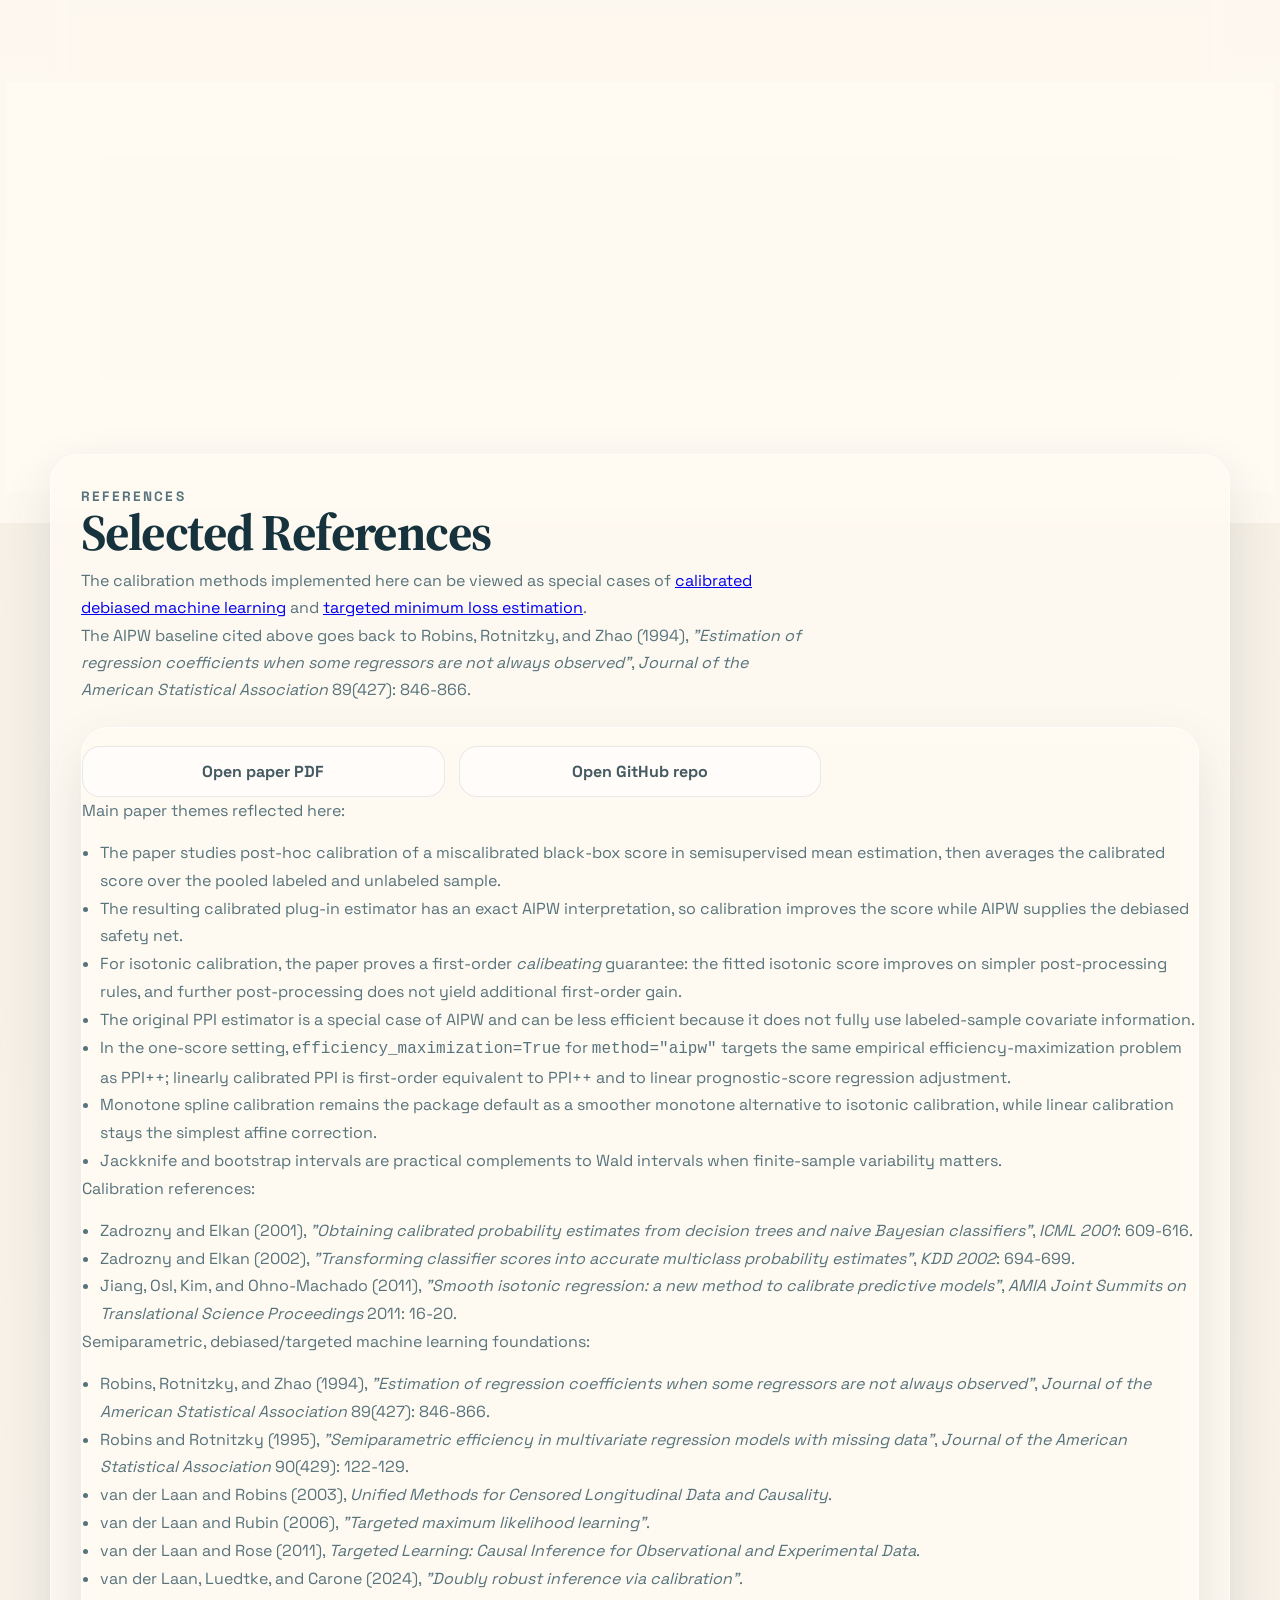
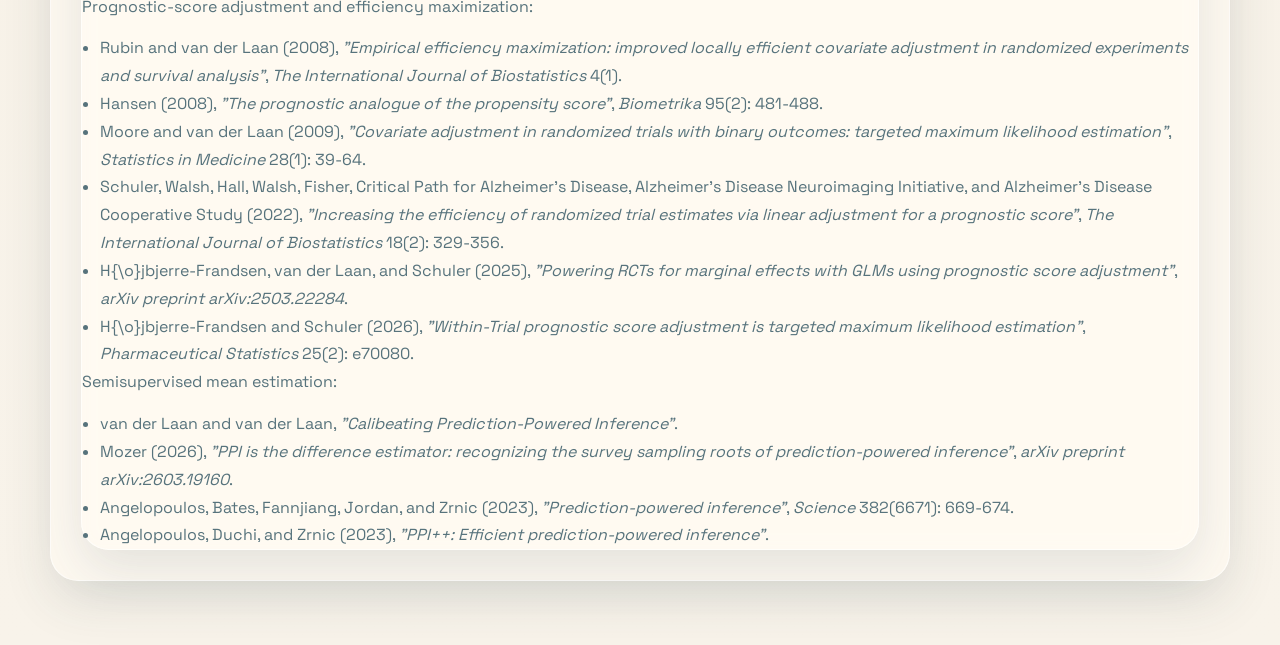
==== commit 2aa19720: "refresh calibeating website framing" ====
--- a/docs/index.html
+++ b/docs/index.html
@@ -3,10 +3,10 @@
   <head>
     <meta charset="UTF-8" />
     <meta name="viewport" content="width=device-width, initial-scale=1.0" />
-    <title>ppi_aipw</title>
+    <title>Calibeating Prediction-Powered Inference | ppi_aipw</title>
     <meta
       name="description"
-      content="Semisupervised mean estimation with AIPW, calibration, and uncertainty quantification."
+      content="Calibeating prediction-powered inference with post-hoc calibration, AIPW, and semisupervised uncertainty quantification."
     />
     <link rel="preconnect" href="https://fonts.googleapis.com" />
     <link rel="preconnect" href="https://fonts.gstatic.com" crossorigin />
@@ -39,9 +39,9 @@
 
         <div class="hero-grid">
           <section class="hero-copy">
-            <p class="eyebrow">Semisupervised Mean Inference</p>
+            <p class="eyebrow">Calibeating Prediction-Powered Inference</p>
             <div class="hero-head">
-              <h1>Semisupervised mean inference with AIPW and calibration</h1>
+              <h1>Post-hoc calibration for prediction-powered inference</h1>
               <div class="hero-art">
                 <img
                   src="./assets/ppi-aipw-badge-mark.svg"
@@ -52,17 +52,19 @@
               </div>
             </div>
             <p class="lede">
-              <code>ppi_aipw</code> is for the small-labeled, large-unlabeled
-              setting where predictions from a fixed model can improve power
-              and precision. It uses AIPW (Robins et al., 1994) as the safe
-              debiased baseline and adds calibration methods that go beyond
-              mean correction, together with uncertainty quantification in one
-              API.
+              <code>ppi_aipw</code> implements the paper
+              <em>Calibeating Prediction-Powered Inference</em> for the
+              small-labeled, large-unlabeled setting where a fixed black-box
+              score may still be useful even when it is miscalibrated. The
+              package recalibrates that score post hoc, averages the calibrated
+              predictions over the pooled sample, and connects the result back
+              to AIPW in one API.
             </p>
             <p class="panel-note">
-              A useful model score can help even if it is not perfectly
-              calibrated. Calibration is the step that puts that prediction
-              score on the right outcome scale before averaging it.
+              The updated paper framing is simple: predict, calibrate, and
+              average. Calibration improves the score itself rather than only
+              correcting its mean, which is why it can sharpen inference
+              without retraining the original model.
             </p>
             <div class="hero-actions">
               <a class="button button-primary" href="#quickstart">Quickstart</a>
@@ -413,11 +415,12 @@
               Main paper themes reflected here:
             </p>
             <ul>
-              <li>PPI and PPI++ can be understood within the AIPW, semiparametric-efficiency, and debiased machine learning framework.</li>
-              <li>In the one-score setting, <code>efficiency_maximization=True</code> for <code>method="aipw"</code> targets the same empirical efficiency-maximization problem as PPI++; see Rubin and van der Laan (2008). The official <code>ppi_py</code> implementation of PPI++ may differ in finite samples because it clips the optimized scale to lie in <code>[0,1]</code>. Plain PPI is not implemented because raw-score AIPW is typically at least as efficient.</li>
-              <li>In the one-score setting, AIPW with empirical efficiency maximization (PPI++) is asymptotically equivalent to linear calibration and prognostic-score regression adjustment.</li>
-              <li>Calibration is stronger than mean-bias correction alone and can improve semisupervised inference when the score is miscalibrated. Linear calibration is the less flexible parametric option, while isotonic calibration is a nonparametric calibrator.</li>
-              <li>Monotone spline calibration implements a smoothed version of isotonic calibration and is the package default, while linear calibration remains the simplest affine alternative and isotonic calibration provides a more flexible monotone option when the labeled sample is large enough.</li>
+              <li>The paper studies post-hoc calibration of a miscalibrated black-box score in semisupervised mean estimation, then averages the calibrated score over the pooled labeled and unlabeled sample.</li>
+              <li>The resulting calibrated plug-in estimator has an exact AIPW interpretation, so calibration improves the score while AIPW supplies the debiased safety net.</li>
+              <li>For isotonic calibration, the paper proves a first-order <em>calibeating</em> guarantee: the fitted isotonic score improves on simpler post-processing rules, and further post-processing does not yield additional first-order gain.</li>
+              <li>The original PPI estimator is a special case of AIPW and can be less efficient because it does not fully use labeled-sample covariate information.</li>
+              <li>In the one-score setting, <code>efficiency_maximization=True</code> for <code>method="aipw"</code> targets the same empirical efficiency-maximization problem as PPI++; linearly calibrated PPI is first-order equivalent to PPI++ and to linear prognostic-score regression adjustment.</li>
+              <li>Monotone spline calibration remains the package default as a smoother monotone alternative to isotonic calibration, while linear calibration stays the simplest affine correction.</li>
               <li>Jackknife and bootstrap intervals are practical complements to Wald intervals when finite-sample variability matters.</li>
             </ul>
             <p>
@@ -454,7 +457,7 @@
               Semisupervised mean estimation:
             </p>
             <ul>
-              <li>van der Laan and van der Laan, <em>"Prediction-Powered Inference via Calibration"</em>.</li>
+              <li>van der Laan and van der Laan, <em>"Calibeating Prediction-Powered Inference"</em>.</li>
               <li>Mozer (2026), <em>"PPI is the difference estimator: recognizing the survey sampling roots of prediction-powered inference"</em>, <em>arXiv preprint arXiv:2603.19160</em>.</li>
               <li>Angelopoulos, Bates, Fannjiang, Jordan, and Zrnic (2023), <em>"Prediction-powered inference"</em>, <em>Science</em> 382(6671): 669-674.</li>
               <li>Angelopoulos, Duchi, and Zrnic (2023), <em>"PPI++: Efficient prediction-powered inference"</em>.</li>
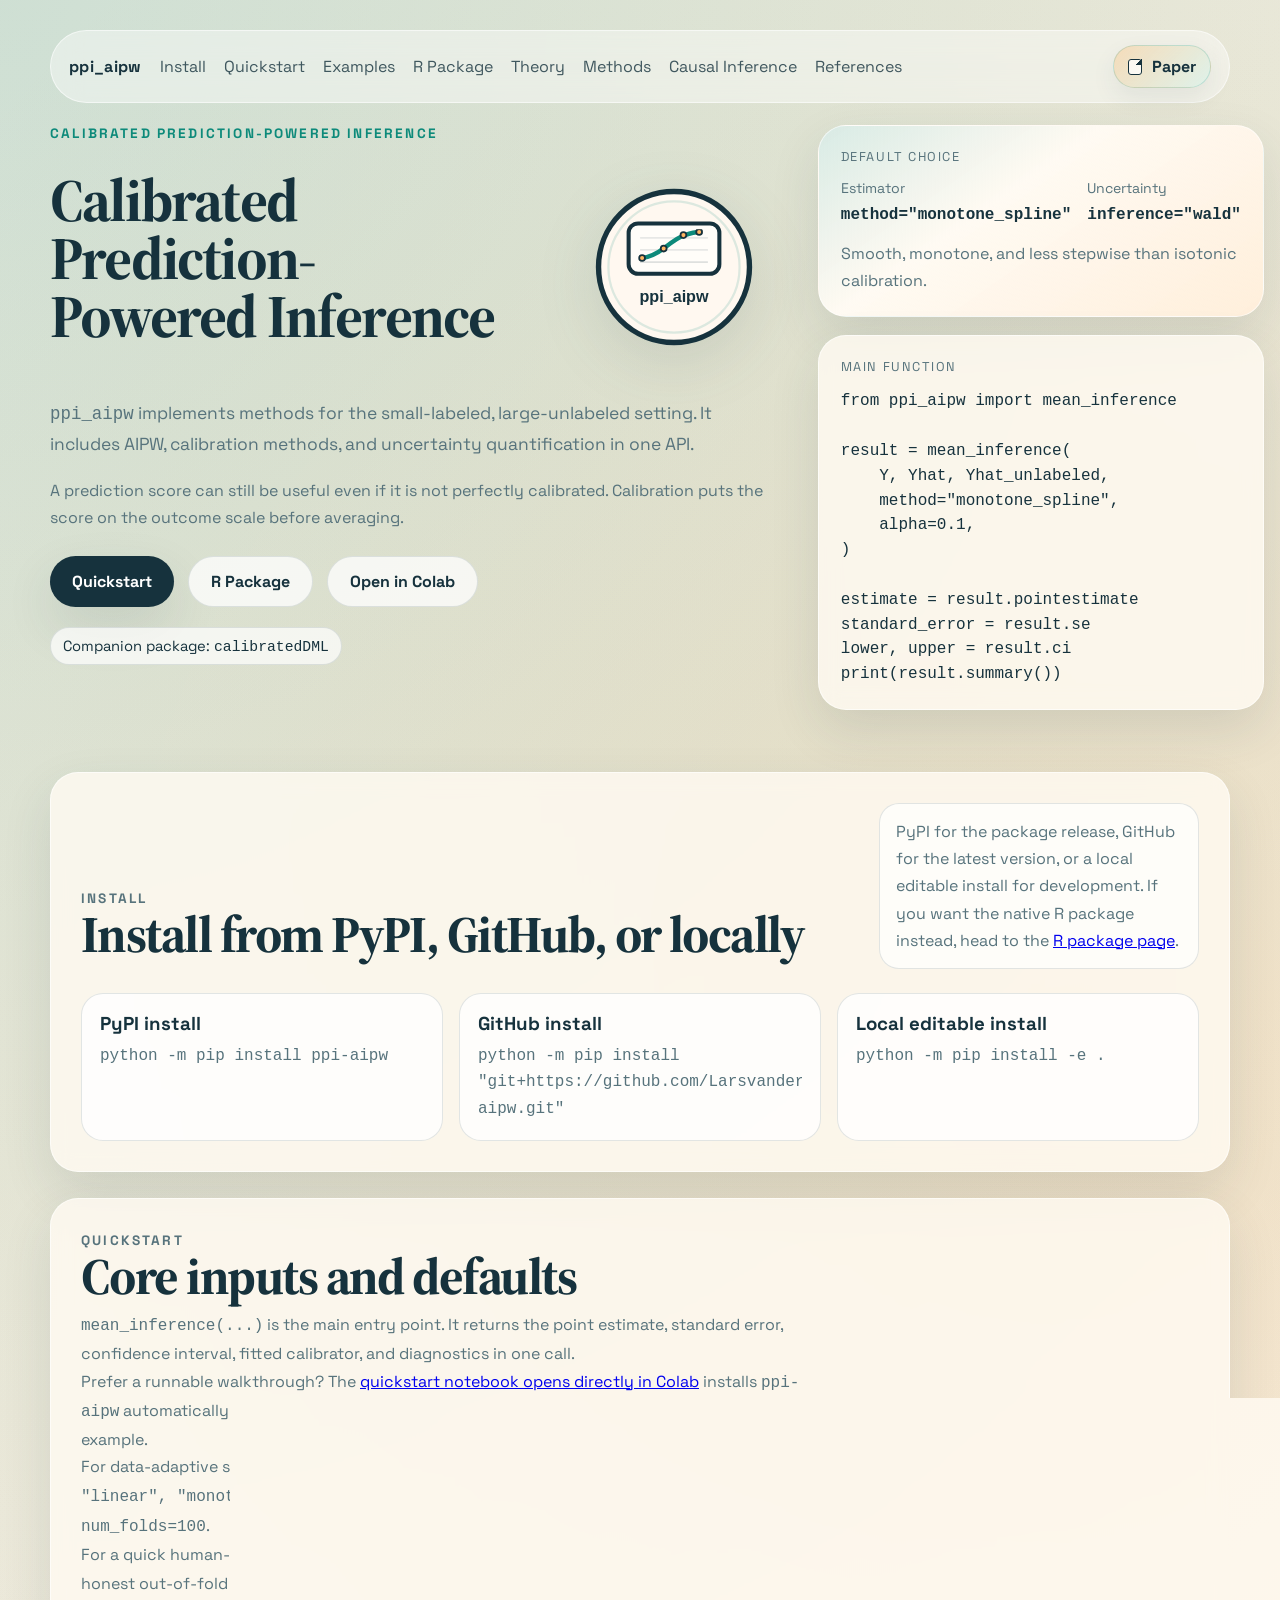
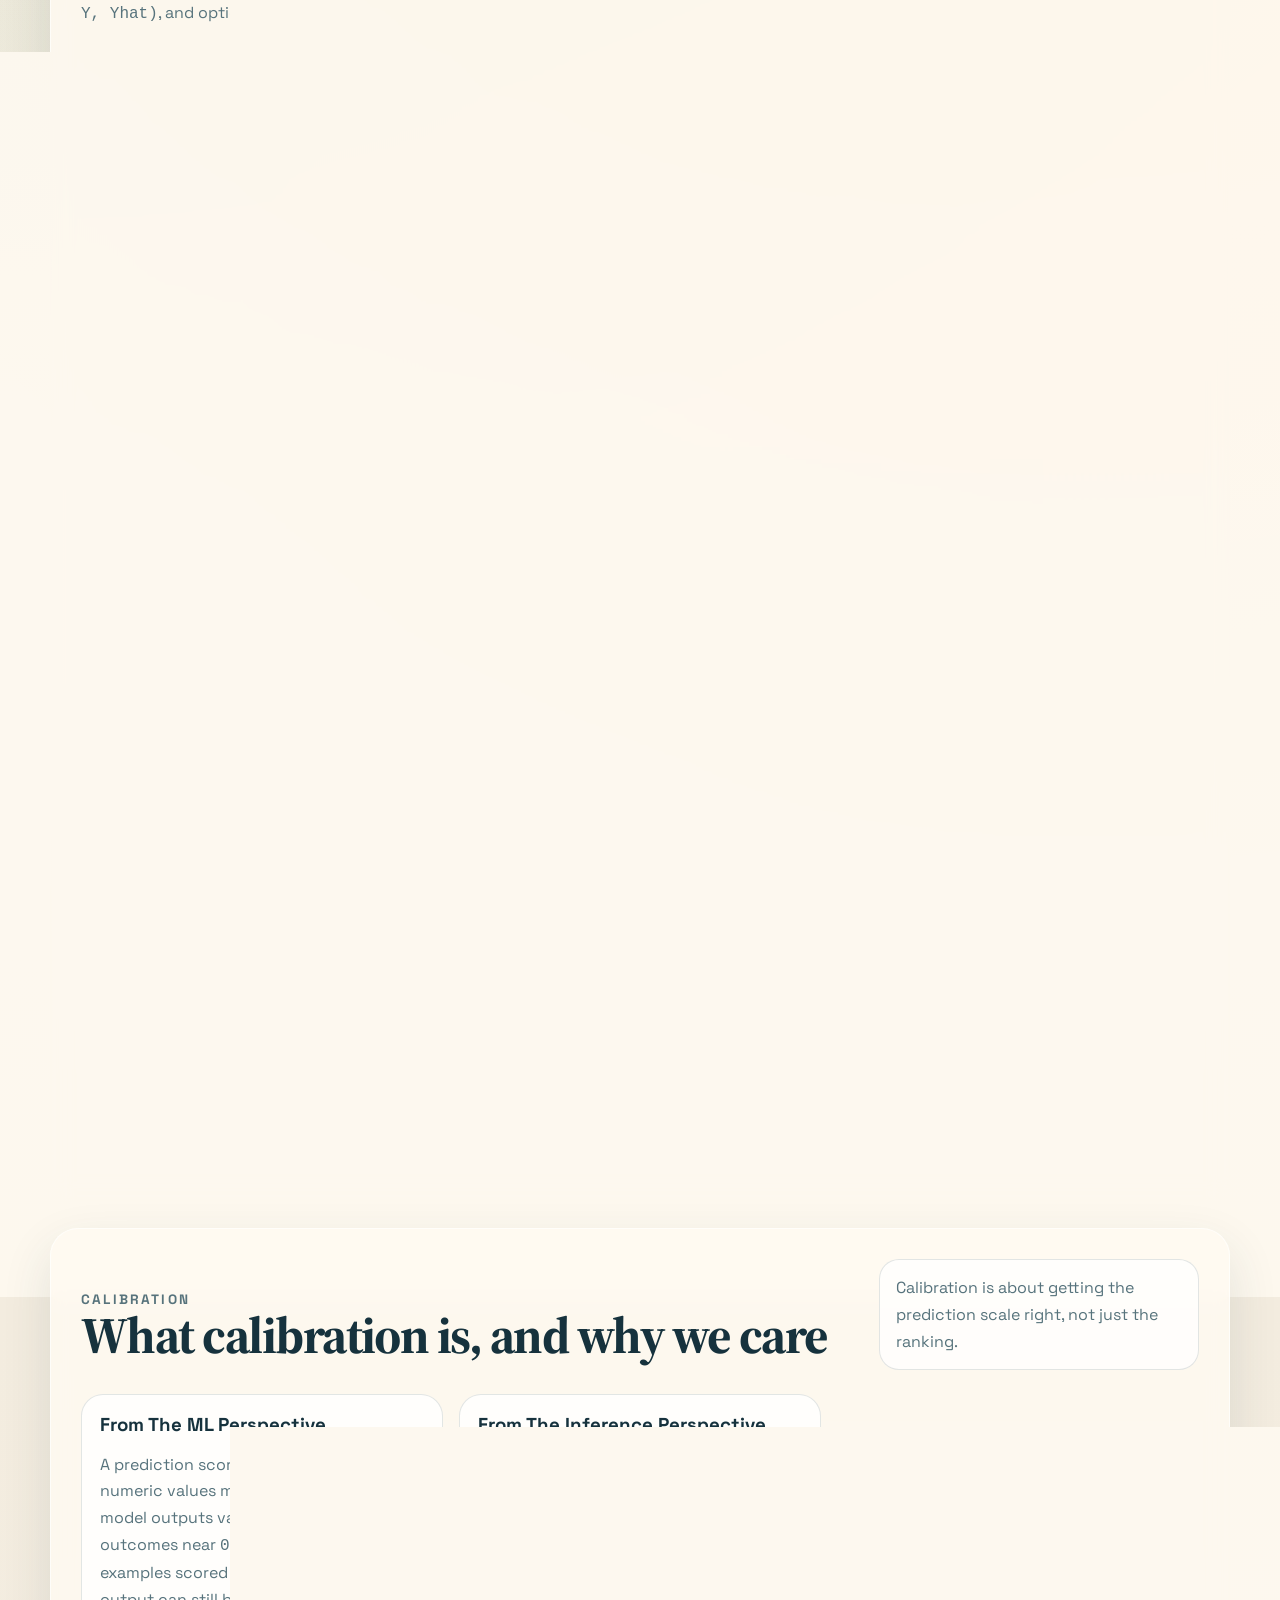
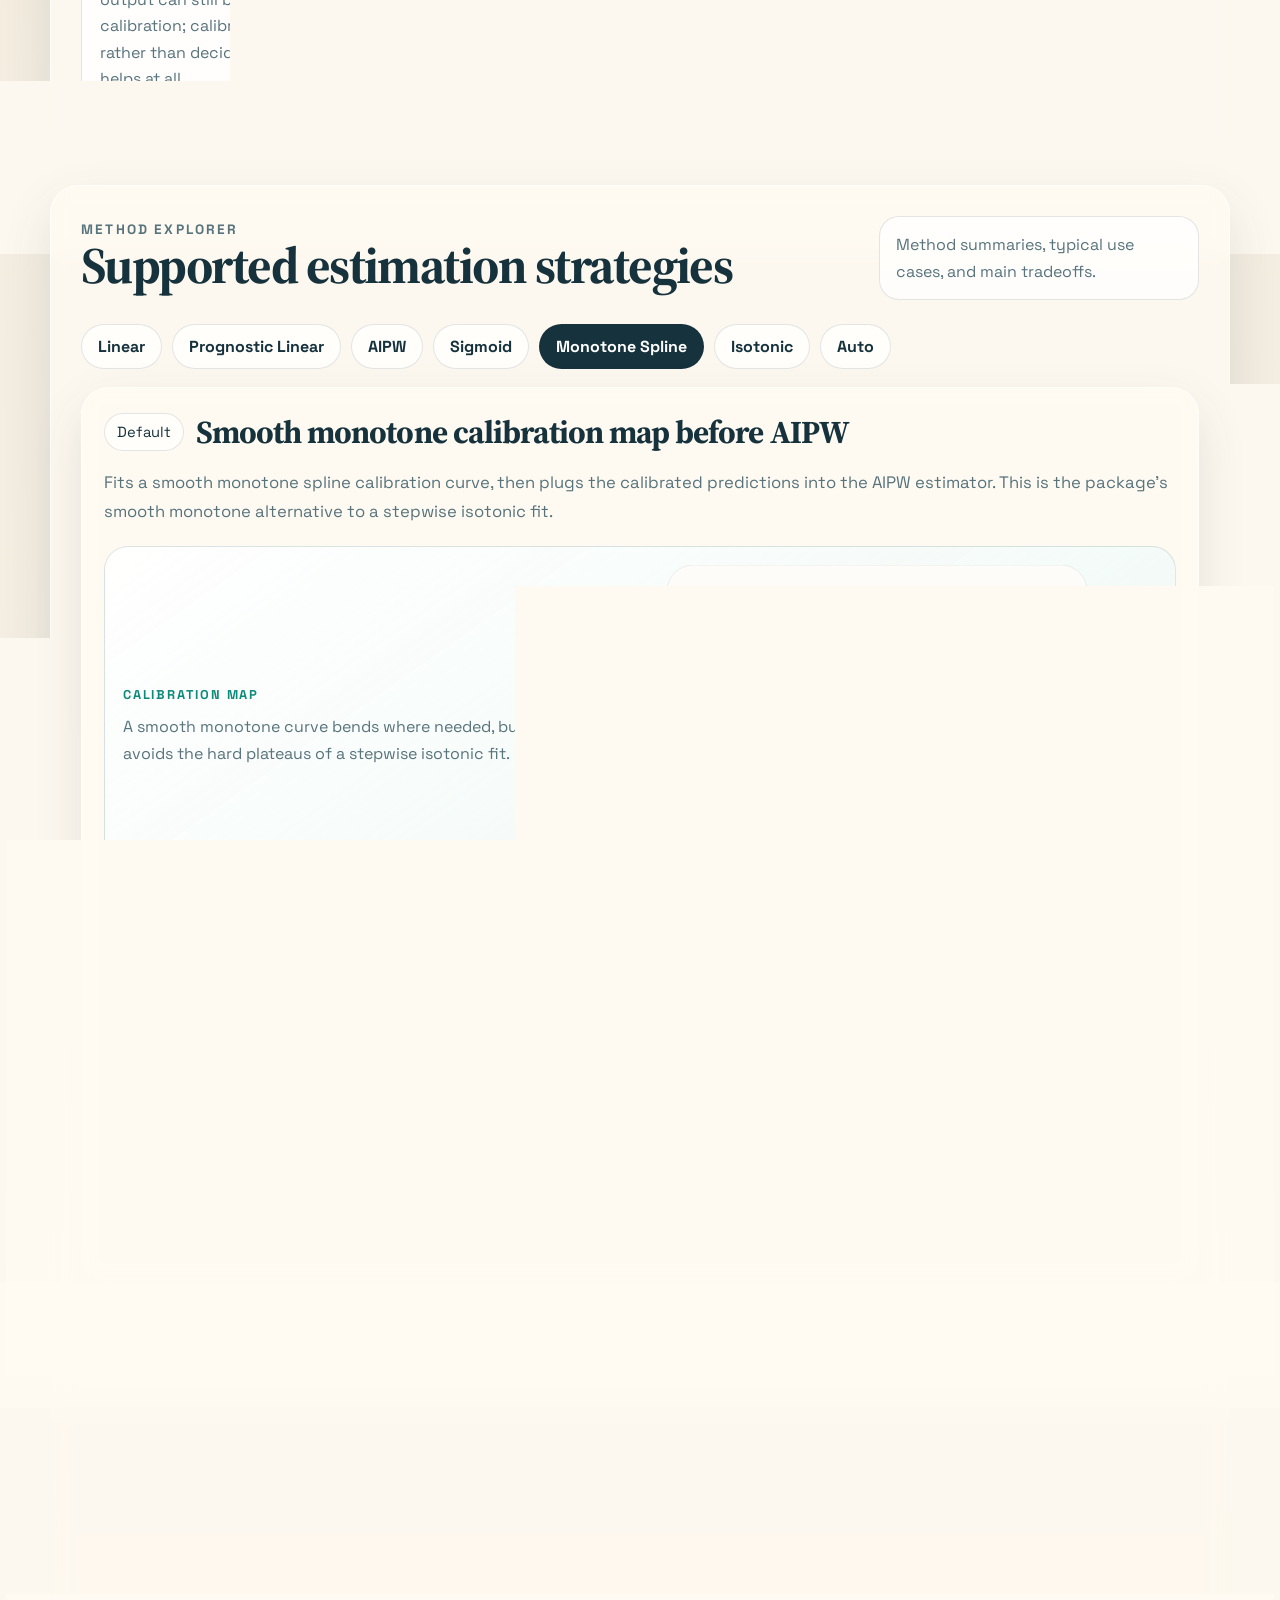
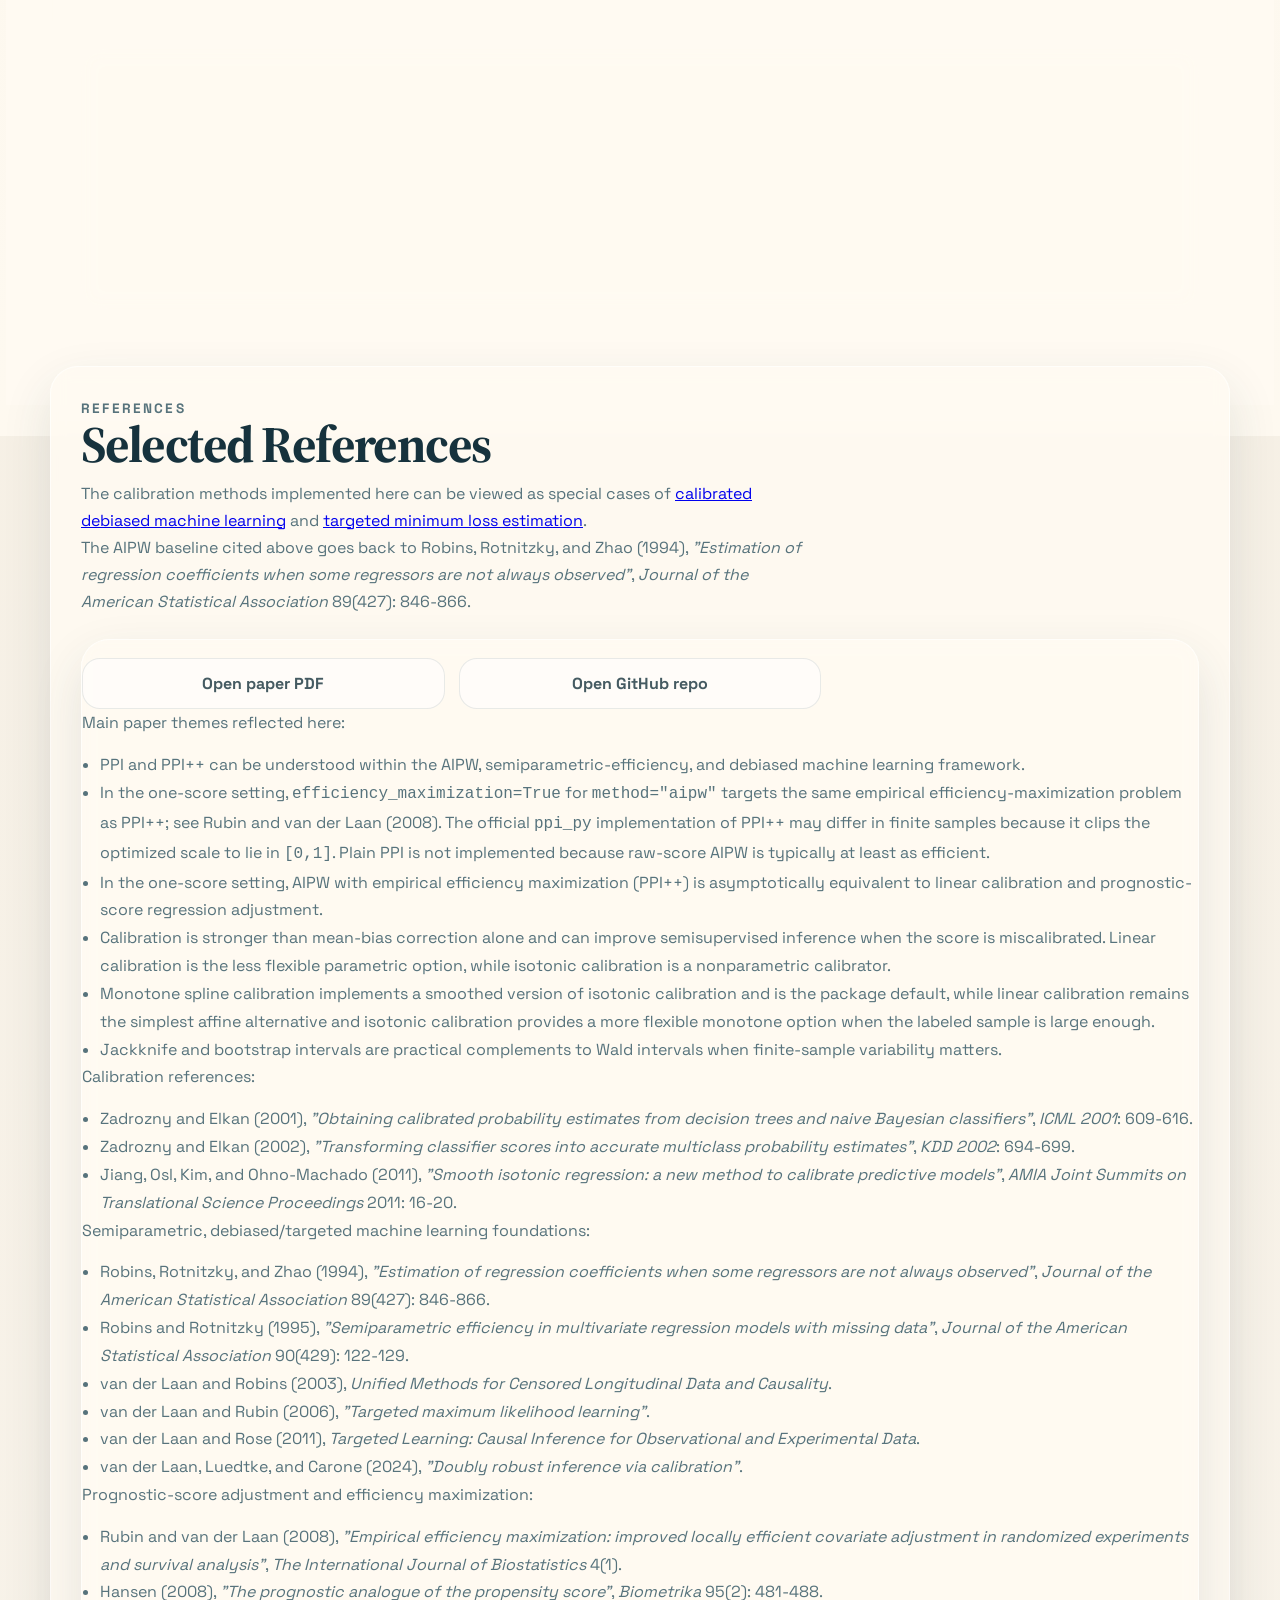
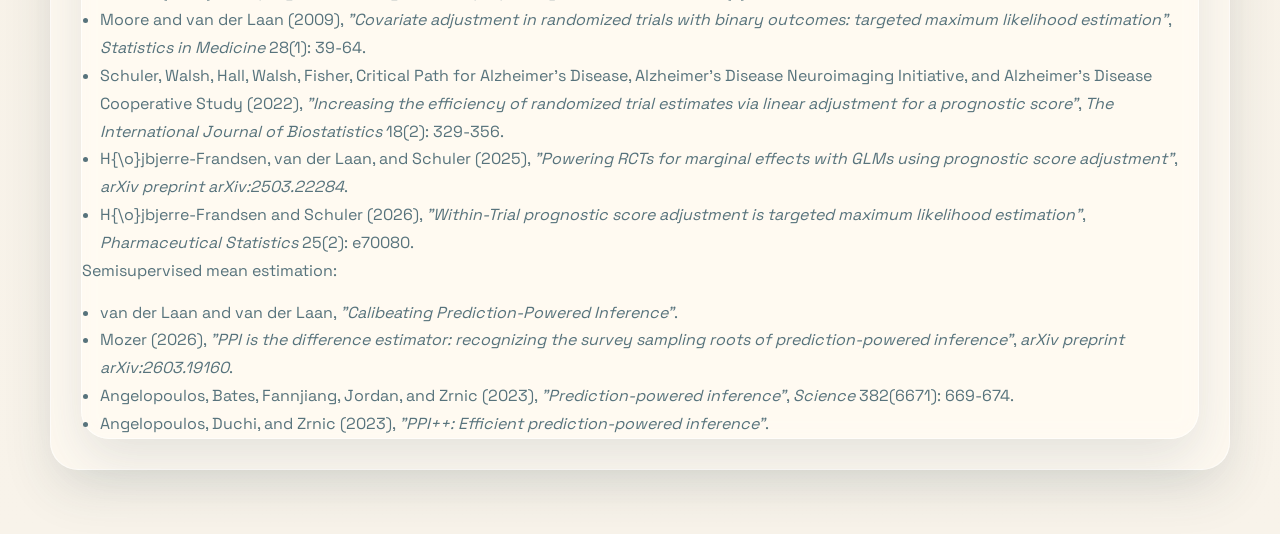
==== commit 5995c297: "clean up calibration copy and references" ====
--- a/docs/index.html
+++ b/docs/index.html
@@ -3,10 +3,10 @@
   <head>
     <meta charset="UTF-8" />
     <meta name="viewport" content="width=device-width, initial-scale=1.0" />
-    <title>Calibeating Prediction-Powered Inference | ppi_aipw</title>
+    <title>Calibrated Prediction-Powered Inference | ppi_aipw</title>
     <meta
       name="description"
-      content="Calibeating prediction-powered inference with post-hoc calibration, AIPW, and semisupervised uncertainty quantification."
+      content="Semisupervised mean estimation with AIPW, calibration, and uncertainty quantification."
     />
     <link rel="preconnect" href="https://fonts.googleapis.com" />
     <link rel="preconnect" href="https://fonts.gstatic.com" crossorigin />
@@ -39,9 +39,9 @@
 
         <div class="hero-grid">
           <section class="hero-copy">
-            <p class="eyebrow">Calibeating Prediction-Powered Inference</p>
+            <p class="eyebrow">Calibrated Prediction-Powered Inference</p>
             <div class="hero-head">
-              <h1>Post-hoc calibration for prediction-powered inference</h1>
+              <h1>Calibrated Prediction-Powered Inference</h1>
               <div class="hero-art">
                 <img
                   src="./assets/ppi-aipw-badge-mark.svg"
@@ -52,19 +52,14 @@
               </div>
             </div>
             <p class="lede">
-              <code>ppi_aipw</code> implements the paper
-              <em>Calibeating Prediction-Powered Inference</em> for the
-              small-labeled, large-unlabeled setting where a fixed black-box
-              score may still be useful even when it is miscalibrated. The
-              package recalibrates that score post hoc, averages the calibrated
-              predictions over the pooled sample, and connects the result back
-              to AIPW in one API.
+              <code>ppi_aipw</code> implements methods for the small-labeled,
+              large-unlabeled setting. It includes AIPW, calibration methods,
+              and uncertainty quantification in one API.
             </p>
             <p class="panel-note">
-              The updated paper framing is simple: predict, calibrate, and
-              average. Calibration improves the score itself rather than only
-              correcting its mean, which is why it can sharpen inference
-              without retraining the original model.
+              A prediction score can still be useful even if it is not
+              perfectly calibrated. Calibration puts the score on the outcome
+              scale before averaging.
             </p>
             <div class="hero-actions">
               <a class="button button-primary" href="#quickstart">Quickstart</a>
@@ -259,8 +254,9 @@
                 Here we do not just rank units; we average a prediction score
                 and use it inside AIPW-style estimators. That means
                 miscalibration can directly affect bias correction and
-                efficiency, while recalibration can improve semisupervised mean
-                inference without retraining the original model.
+                efficiency, while post-hoc calibration can improve
+                semisupervised mean inference without retraining the original
+                model.
               </p>
             </article>
           </div>
@@ -415,12 +411,11 @@
               Main paper themes reflected here:
             </p>
             <ul>
-              <li>The paper studies post-hoc calibration of a miscalibrated black-box score in semisupervised mean estimation, then averages the calibrated score over the pooled labeled and unlabeled sample.</li>
-              <li>The resulting calibrated plug-in estimator has an exact AIPW interpretation, so calibration improves the score while AIPW supplies the debiased safety net.</li>
-              <li>For isotonic calibration, the paper proves a first-order <em>calibeating</em> guarantee: the fitted isotonic score improves on simpler post-processing rules, and further post-processing does not yield additional first-order gain.</li>
-              <li>The original PPI estimator is a special case of AIPW and can be less efficient because it does not fully use labeled-sample covariate information.</li>
-              <li>In the one-score setting, <code>efficiency_maximization=True</code> for <code>method="aipw"</code> targets the same empirical efficiency-maximization problem as PPI++; linearly calibrated PPI is first-order equivalent to PPI++ and to linear prognostic-score regression adjustment.</li>
-              <li>Monotone spline calibration remains the package default as a smoother monotone alternative to isotonic calibration, while linear calibration stays the simplest affine correction.</li>
+              <li>PPI and PPI++ can be understood within the AIPW, semiparametric-efficiency, and debiased machine learning framework.</li>
+              <li>In the one-score setting, <code>efficiency_maximization=True</code> for <code>method="aipw"</code> targets the same empirical efficiency-maximization problem as PPI++; see Rubin and van der Laan (2008). The official <code>ppi_py</code> implementation of PPI++ may differ in finite samples because it clips the optimized scale to lie in <code>[0,1]</code>. Plain PPI is not implemented because raw-score AIPW is typically at least as efficient.</li>
+              <li>In the one-score setting, AIPW with empirical efficiency maximization (PPI++) is asymptotically equivalent to linear calibration and prognostic-score regression adjustment.</li>
+              <li>Calibration is stronger than mean-bias correction alone and can improve semisupervised inference when the score is miscalibrated. Linear calibration is the less flexible parametric option, while isotonic calibration is a nonparametric calibrator.</li>
+              <li>Monotone spline calibration implements a smoothed version of isotonic calibration and is the package default, while linear calibration remains the simplest affine alternative and isotonic calibration provides a more flexible monotone option when the labeled sample is large enough.</li>
               <li>Jackknife and bootstrap intervals are practical complements to Wald intervals when finite-sample variability matters.</li>
             </ul>
             <p>
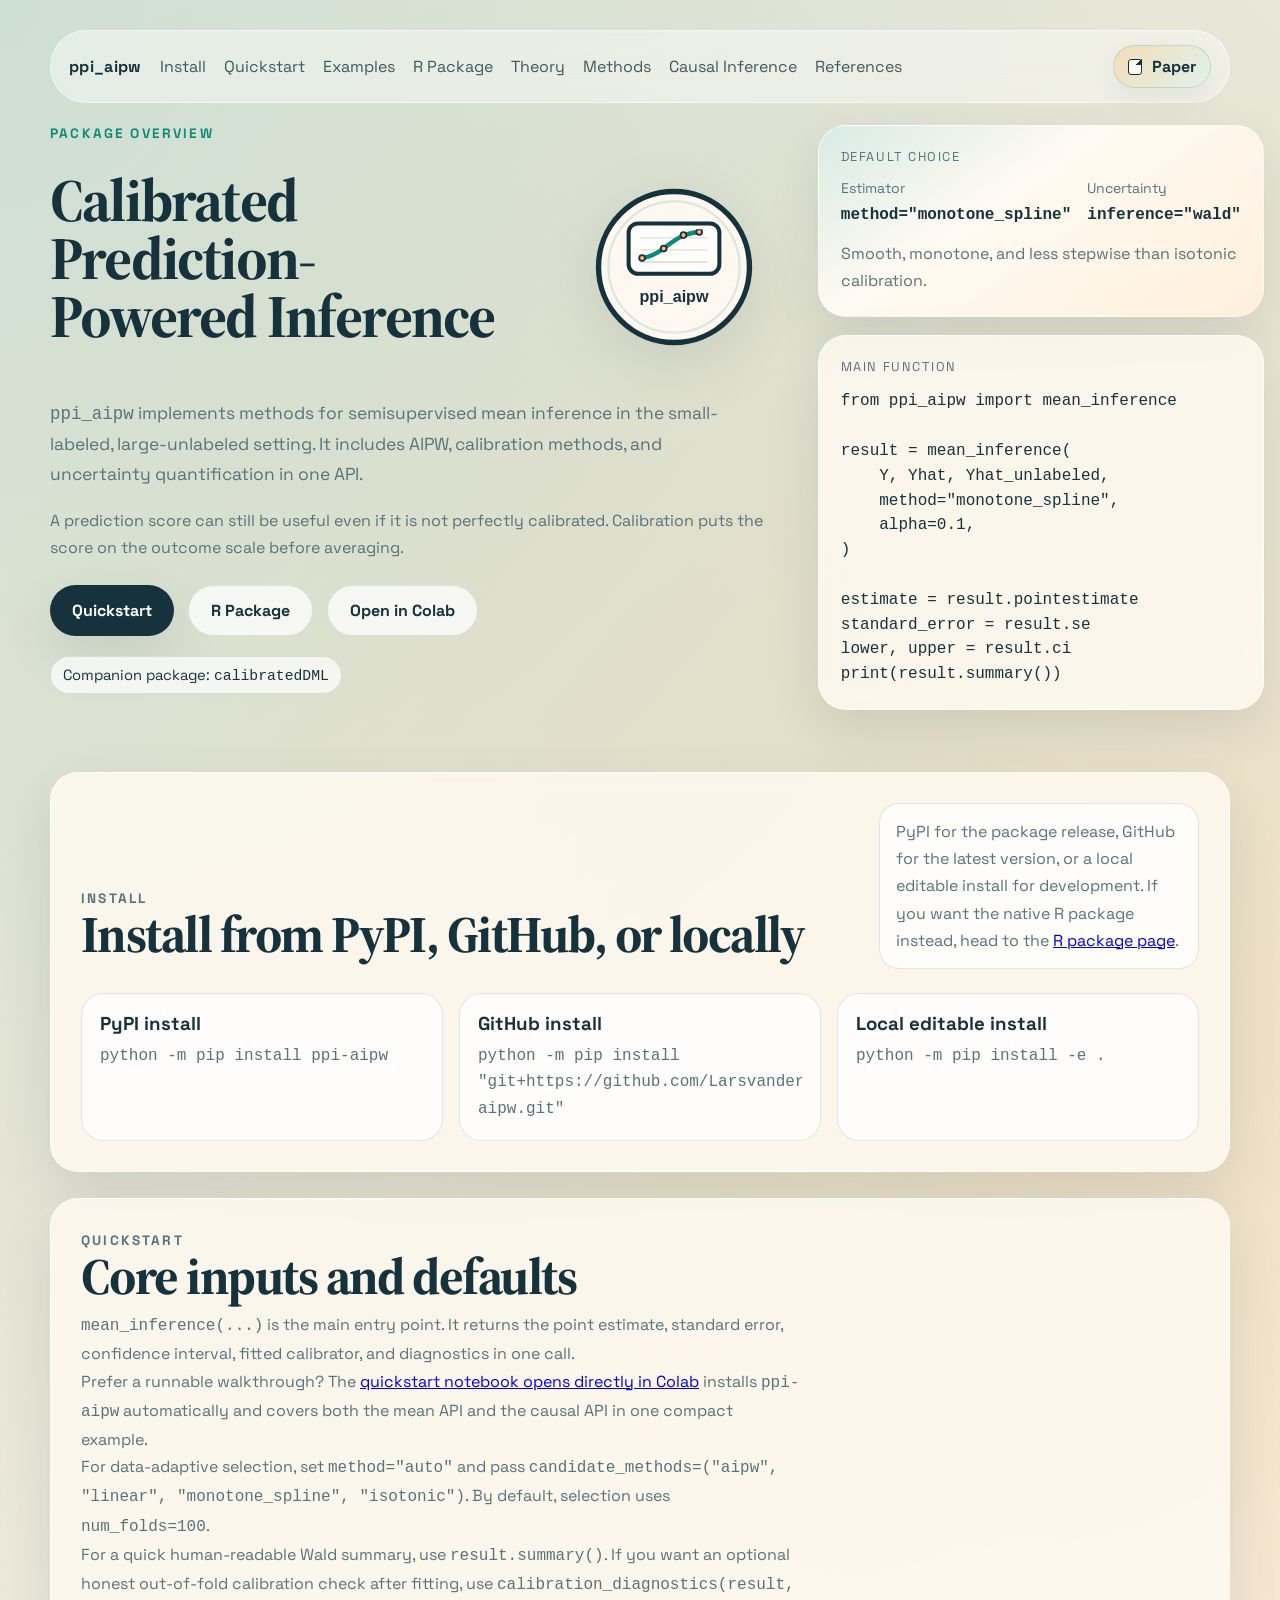
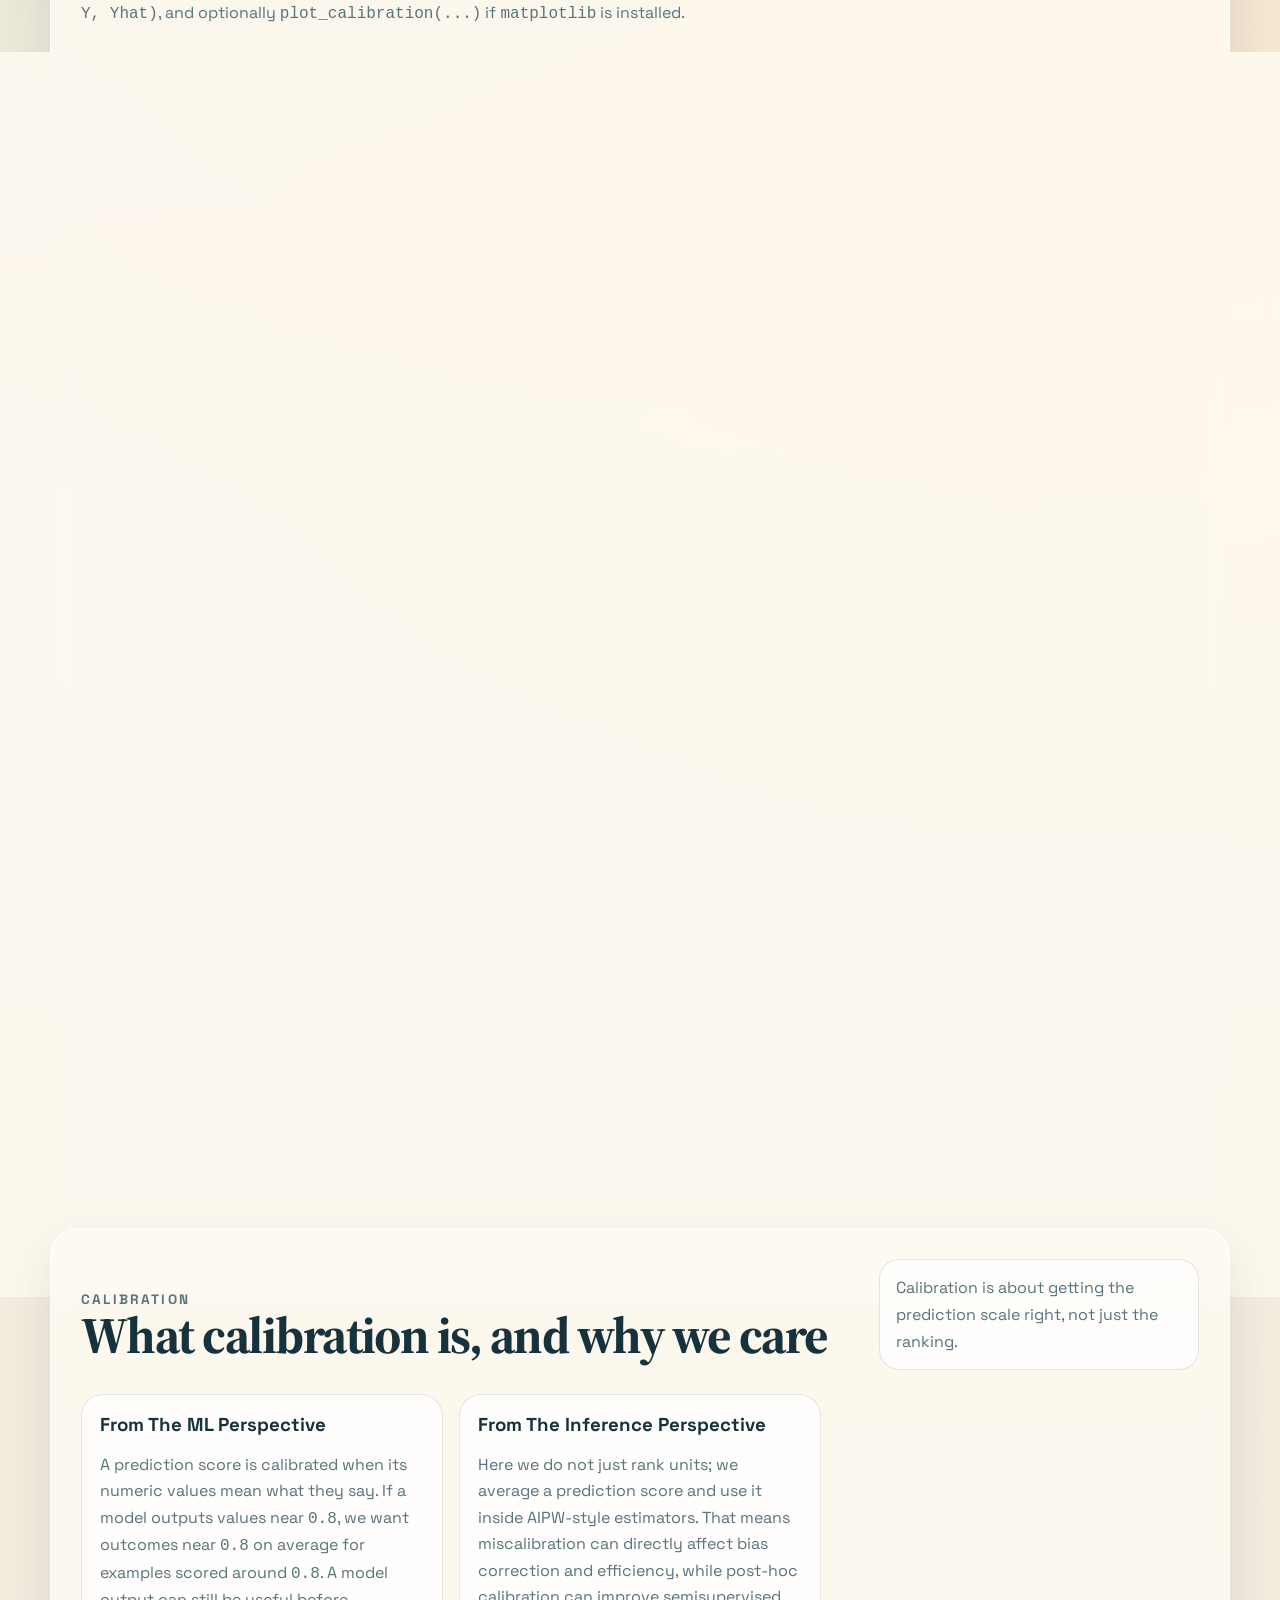
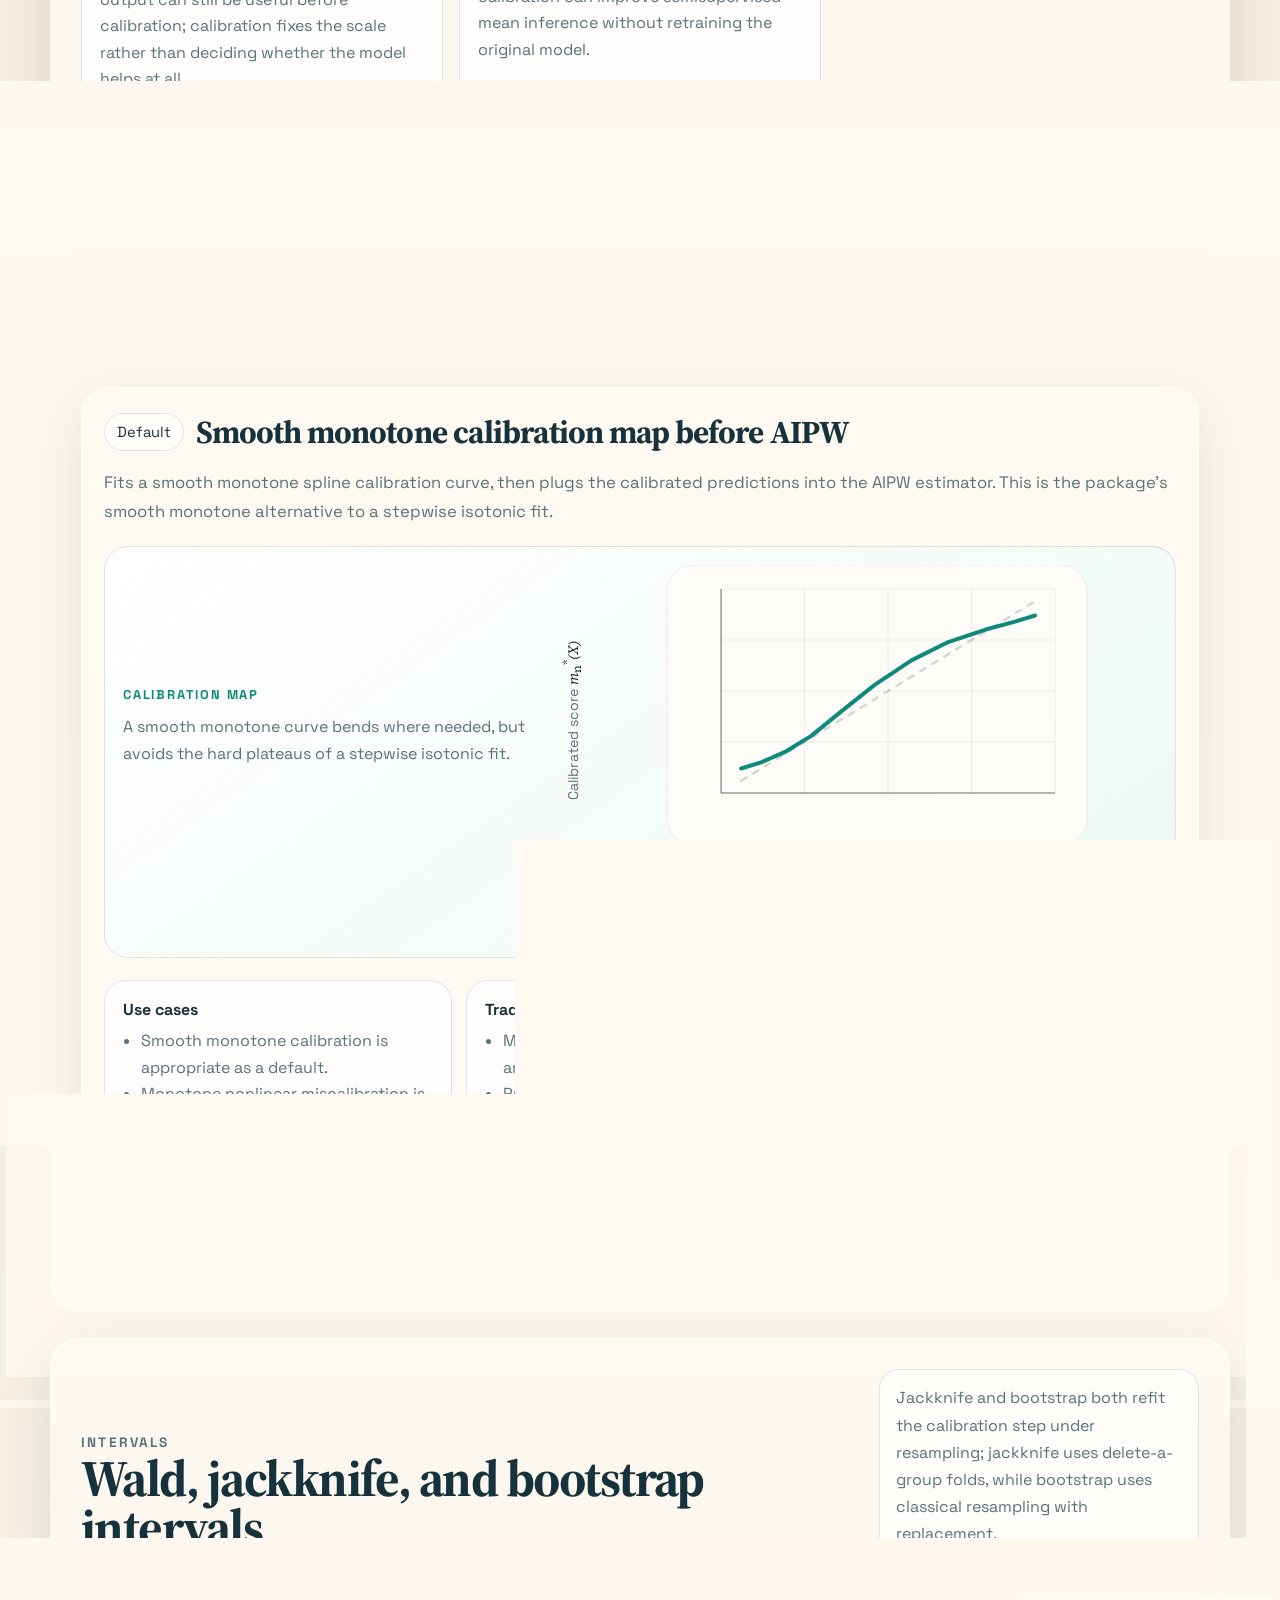
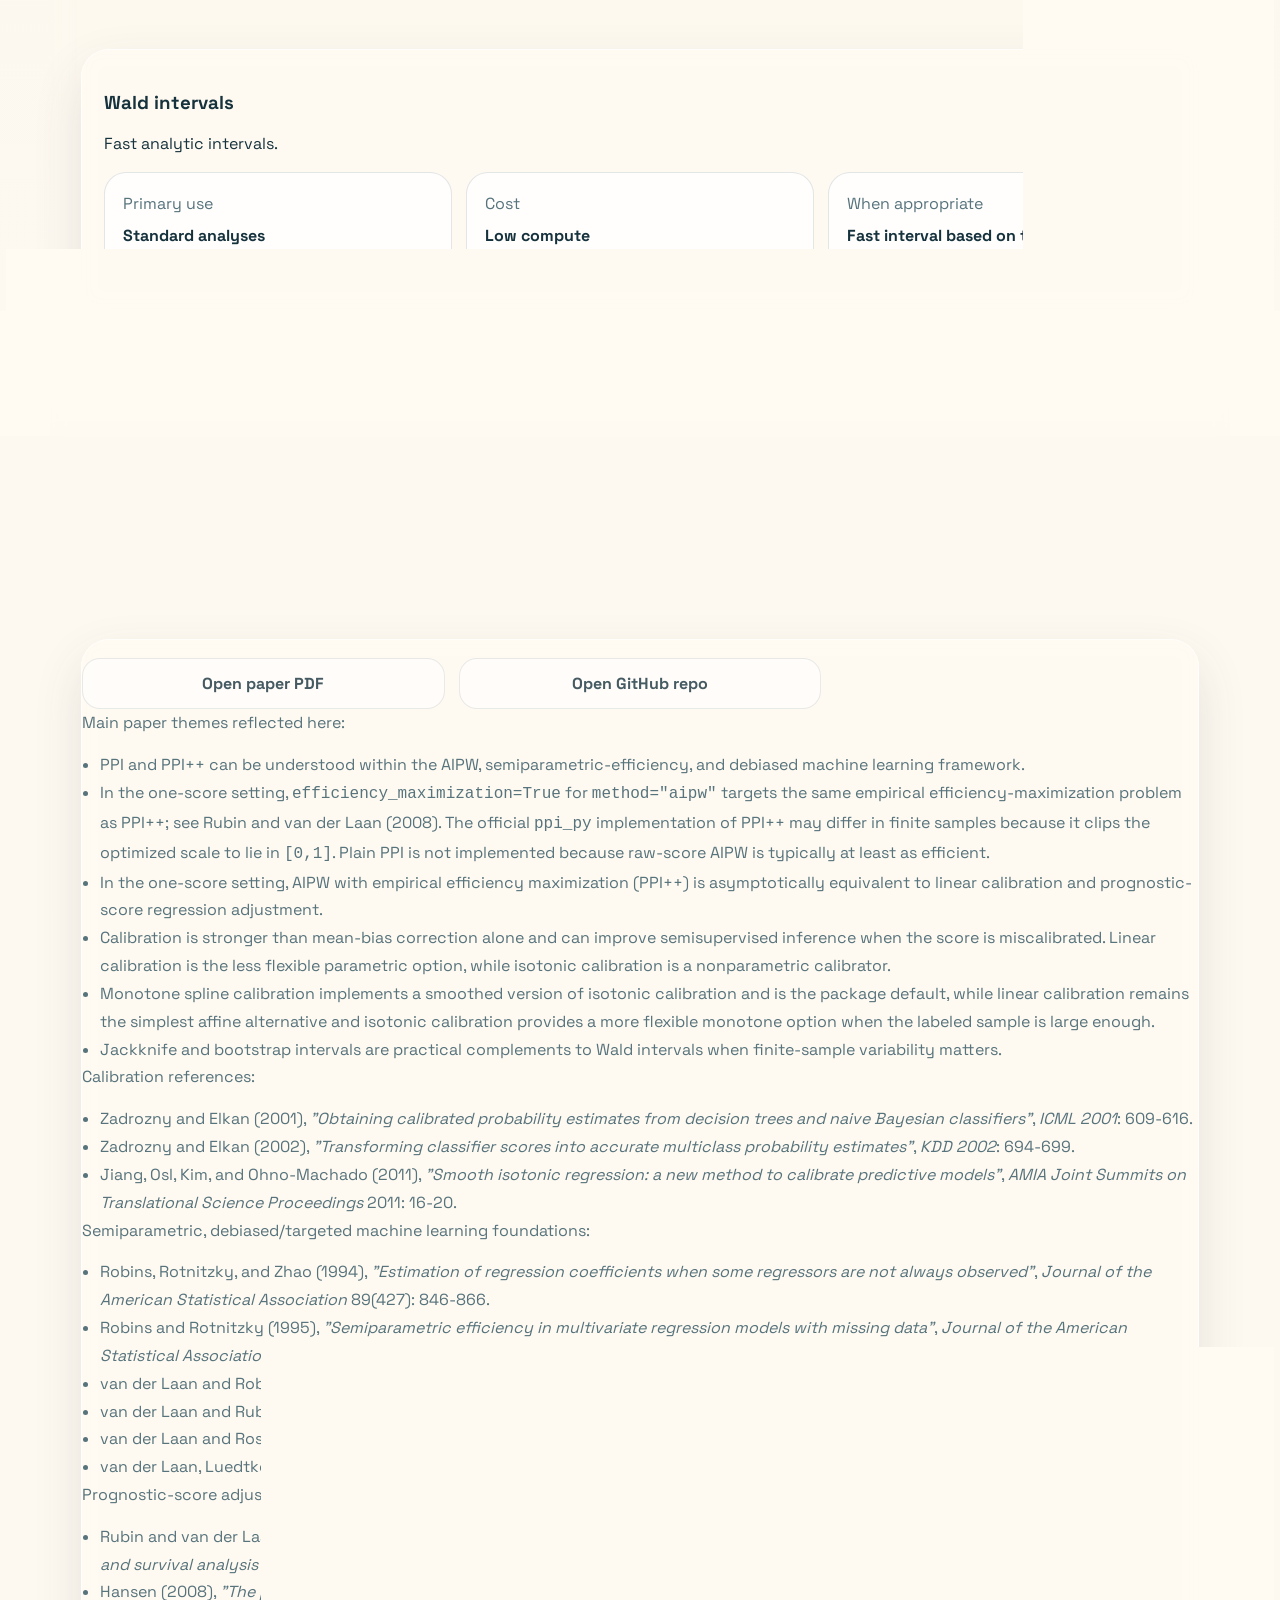
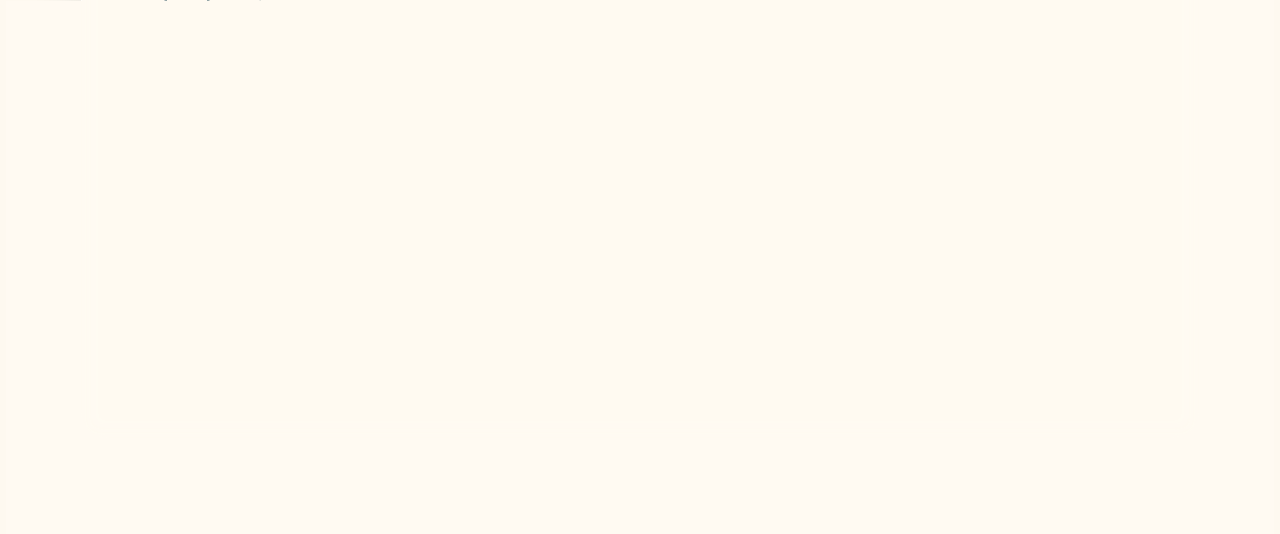
==== commit 09026d8c: "refine homepage hero copy" ====
--- a/docs/index.html
+++ b/docs/index.html
@@ -39,7 +39,7 @@
 
         <div class="hero-grid">
           <section class="hero-copy">
-            <p class="eyebrow">Calibrated Prediction-Powered Inference</p>
+            <p class="eyebrow">Package overview</p>
             <div class="hero-head">
               <h1>Calibrated Prediction-Powered Inference</h1>
               <div class="hero-art">
@@ -52,9 +52,10 @@
               </div>
             </div>
             <p class="lede">
-              <code>ppi_aipw</code> implements methods for the small-labeled,
-              large-unlabeled setting. It includes AIPW, calibration methods,
-              and uncertainty quantification in one API.
+              <code>ppi_aipw</code> implements methods for semisupervised mean
+              inference in the small-labeled, large-unlabeled setting. It
+              includes AIPW, calibration methods, and uncertainty quantification
+              in one API.
             </p>
             <p class="panel-note">
               A prediction score can still be useful even if it is not
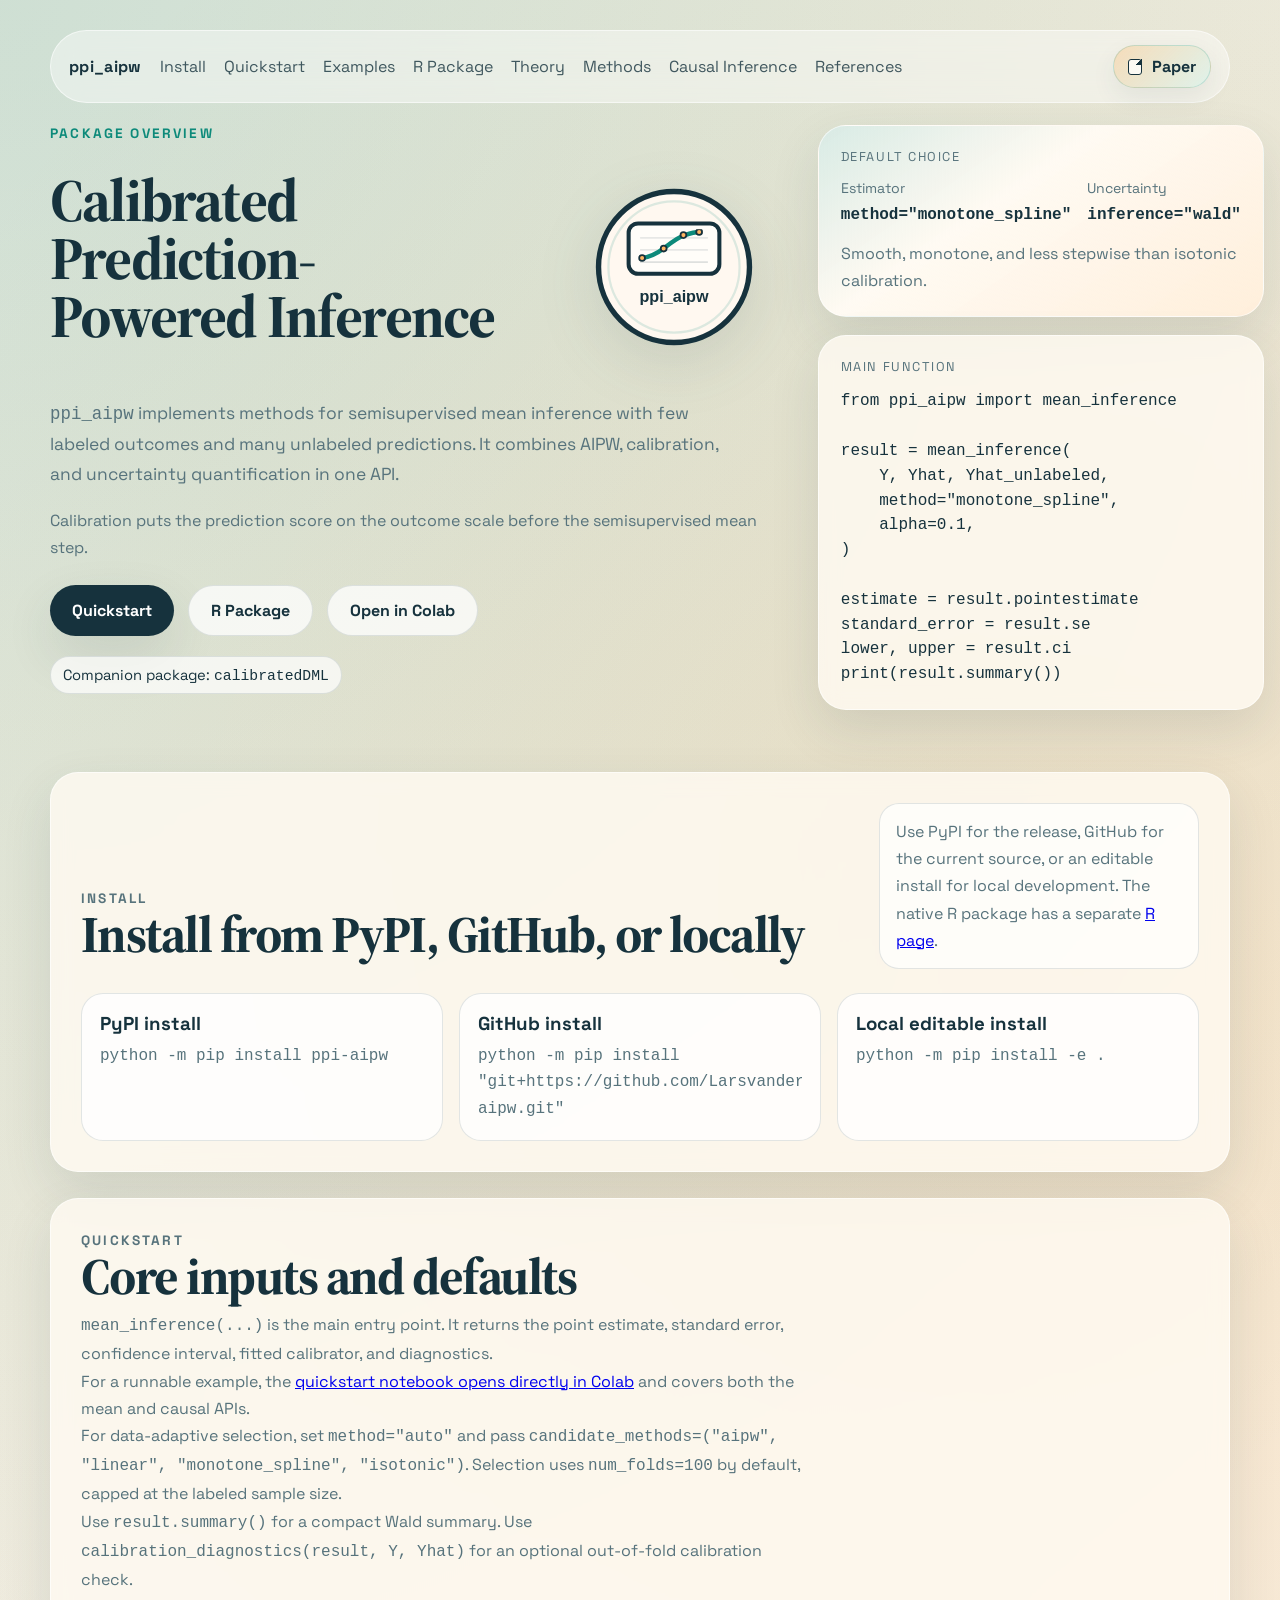
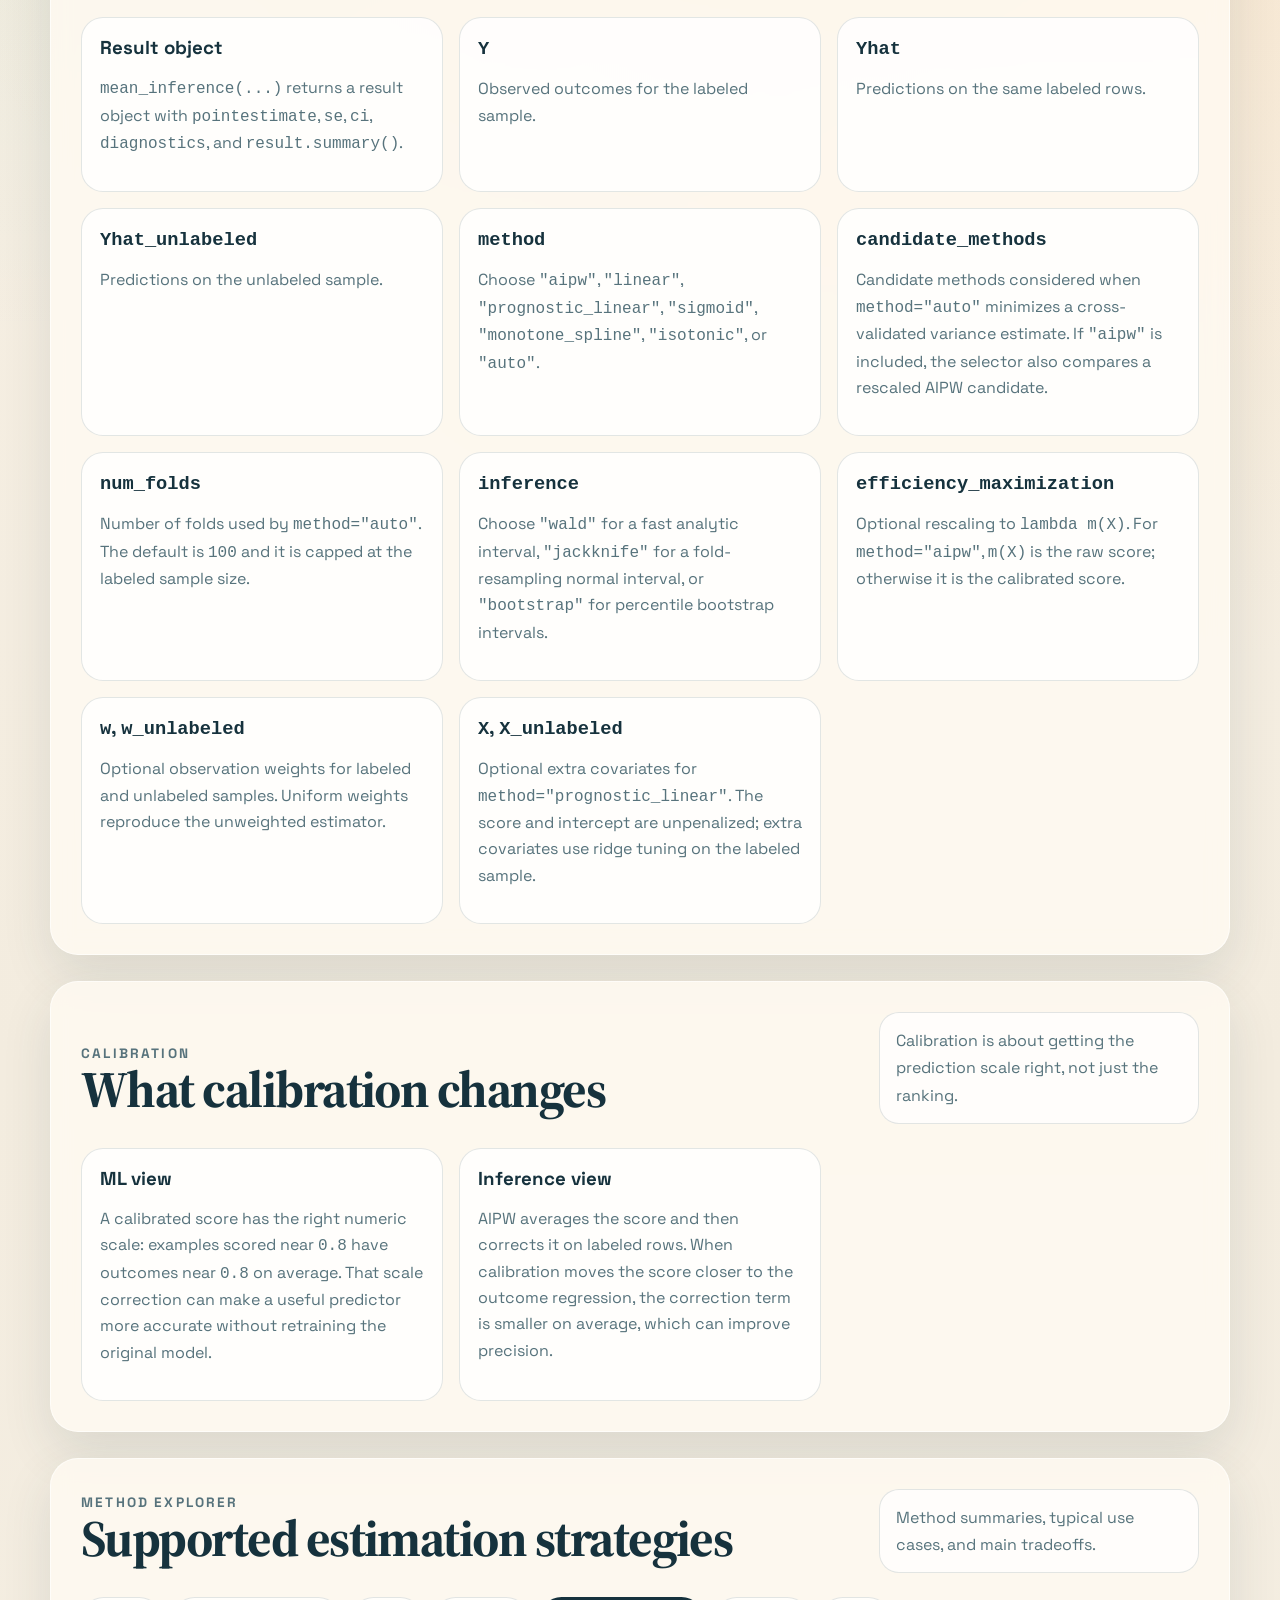
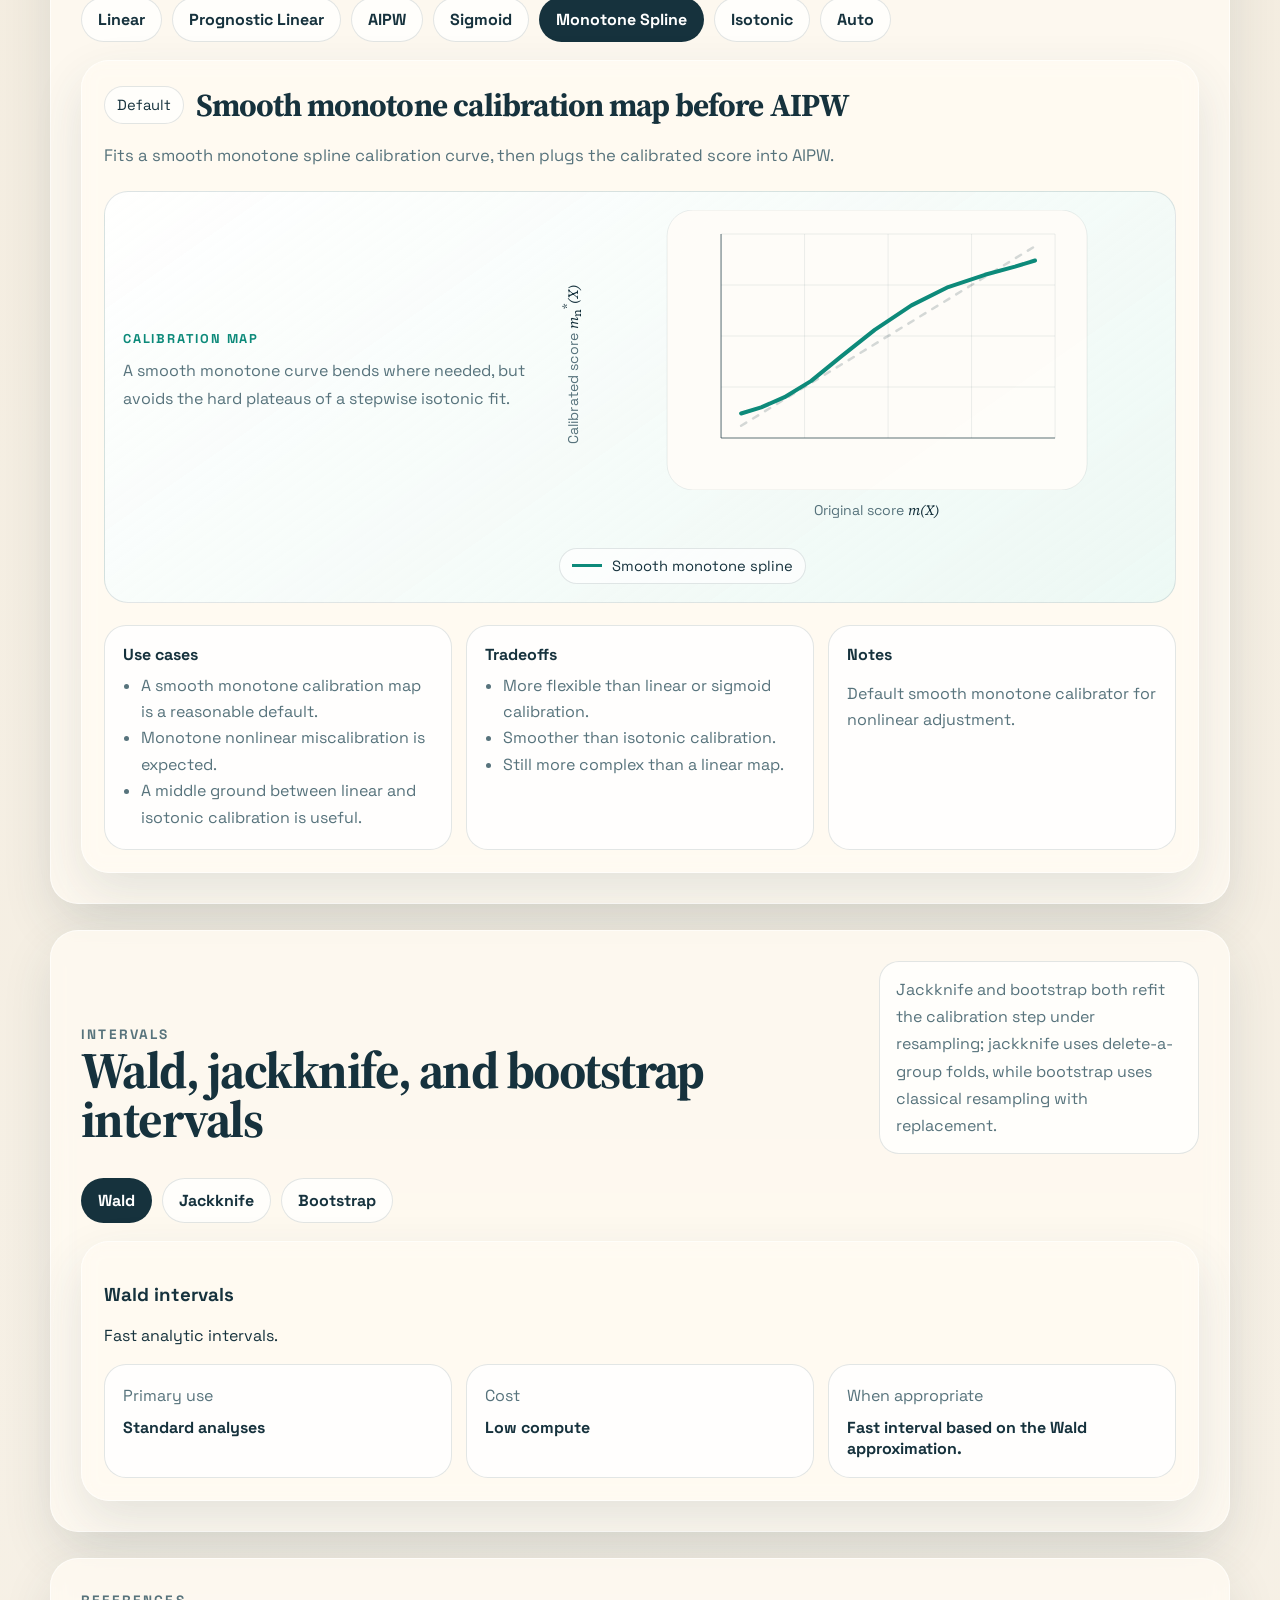
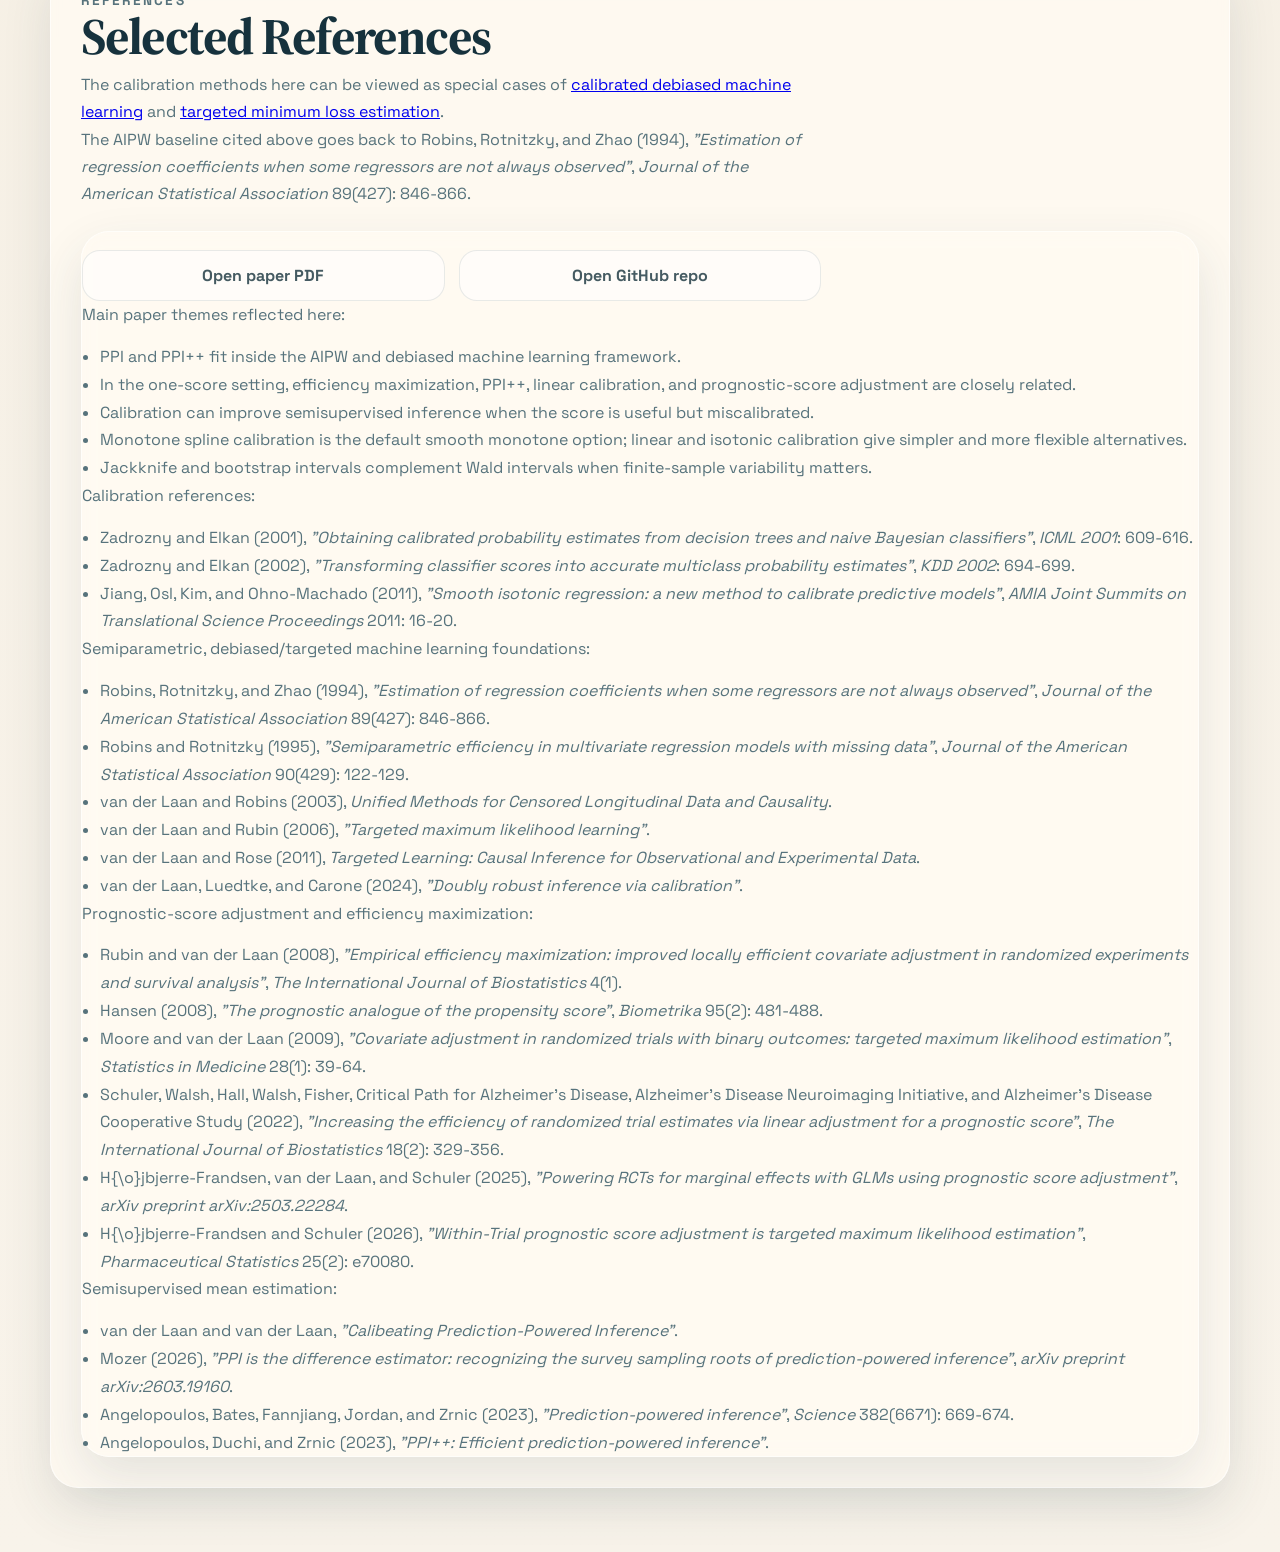
==== commit 8b140694: "Tighten website copy" ====
--- a/docs/index.html
+++ b/docs/index.html
@@ -53,14 +53,13 @@
             </div>
             <p class="lede">
               <code>ppi_aipw</code> implements methods for semisupervised mean
-              inference in the small-labeled, large-unlabeled setting. It
-              includes AIPW, calibration methods, and uncertainty quantification
-              in one API.
+              inference with few labeled outcomes and many unlabeled
+              predictions. It combines AIPW, calibration, and uncertainty
+              quantification in one API.
             </p>
             <p class="panel-note">
-              A prediction score can still be useful even if it is not
-              perfectly calibrated. Calibration puts the score on the outcome
-              scale before averaging.
+              Calibration puts the prediction score on the outcome scale before
+              the semisupervised mean step.
             </p>
             <div class="hero-actions">
               <a class="button button-primary" href="#quickstart">Quickstart</a>
@@ -120,9 +119,9 @@
               <h2>Install from PyPI, GitHub, or locally</h2>
             </div>
             <p class="section-side-note">
-              PyPI for the package release, GitHub for the latest version, or a
-              local editable install for development. If you want the native R
-              package instead, head to the <a href="./r.html">R package page</a>.
+              Use PyPI for the release, GitHub for the current source, or an
+              editable install for local development. The native R package has a
+              separate <a href="./r.html">R page</a>.
             </p>
           </div>
 
@@ -148,26 +147,24 @@
             <h2>Core inputs and defaults</h2>
               <p>
                 <code>mean_inference(...)</code> is the main entry point. It
-                returns the point estimate, standard error, confidence
-                interval, fitted calibrator, and diagnostics in one call.
-              </p>
-              <p>
-                Prefer a runnable walkthrough? The
+                returns the point estimate, standard error, confidence interval,
+                fitted calibrator, and diagnostics.
+              </p>
+              <p>
+                For a runnable example, the
                 <a href="https://colab.research.google.com/github/Larsvanderlaan/ppi-aipw/blob/main/examples/ppi_aipw_quickstart.ipynb">quickstart notebook opens directly in Colab</a>
-                installs <code>ppi-aipw</code> automatically and covers both the mean API and the causal API in one compact example.
+                and covers both the mean and causal APIs.
               </p>
               <p>
                 For data-adaptive selection, set <code>method="auto"</code> and
                 pass <code>candidate_methods=("aipw", "linear", "monotone_spline", "isotonic")</code>.
-                By default, selection uses <code>num_folds=100</code>.
-              </p>
-              <p>
-                For a quick human-readable Wald summary, use
-                <code>result.summary()</code>. If you want an optional honest
-                out-of-fold calibration check after fitting, use
-                <code>calibration_diagnostics(result, Y, Yhat)</code>, and
-                optionally <code>plot_calibration(...)</code> if
-                <code>matplotlib</code> is installed.
+                Selection uses <code>num_folds=100</code> by default, capped at
+                the labeled sample size.
+              </p>
+              <p>
+                Use <code>result.summary()</code> for a compact Wald summary.
+                Use <code>calibration_diagnostics(result, Y, Yhat)</code> for
+                an optional out-of-fold calibration check.
               </p>
             </div>
 
@@ -177,9 +174,7 @@
               <p>
                 <code>mean_inference(...)</code> returns a result object with
                 <code>pointestimate</code>, <code>se</code>, <code>ci</code>,
-                <code>diagnostics</code>, and
-                <code>result.summary()</code> for a quick human-readable Wald
-                summary.
+                <code>diagnostics</code>, and <code>result.summary()</code>.
               </p>
             </article>
             <article class="argument-card">
@@ -200,7 +195,7 @@
             </article>
             <article class="argument-card">
               <h3><code>candidate_methods</code></h3>
-              <p>Candidate methods considered when <code>method="auto"</code> minimizes cross-validated influence-function variance. If <code>"aipw"</code> is included, the selector also compares an efficiency-maximized AIPW candidate.</p>
+              <p>Candidate methods considered when <code>method="auto"</code> minimizes a cross-validated variance estimate. If <code>"aipw"</code> is included, the selector also compares a rescaled AIPW candidate.</p>
             </article>
             <article class="argument-card">
               <h3><code>num_folds</code></h3>
@@ -208,19 +203,19 @@
             </article>
             <article class="argument-card">
               <h3><code>inference</code></h3>
-              <p>Choose <code>"wald"</code> for a fast analytic interval, <code>"jackknife"</code> for the recommended resampling-style normal interval, or <code>"bootstrap"</code> for percentile bootstrap intervals.</p>
+              <p>Choose <code>"wald"</code> for a fast analytic interval, <code>"jackknife"</code> for a fold-resampling normal interval, or <code>"bootstrap"</code> for percentile bootstrap intervals.</p>
             </article>
             <article class="argument-card">
               <h3><code>efficiency_maximization</code></h3>
-              <p>Optional rescaling to <code>lambda m(X)</code>, where <code>m(X)</code> is the raw prediction score for <code>method="aipw"</code> and the calibrated score otherwise. The scaling factor <code>lambda</code> is chosen by empirical efficiency maximization.</p>
+              <p>Optional rescaling to <code>lambda m(X)</code>. For <code>method="aipw"</code>, <code>m(X)</code> is the raw score; otherwise it is the calibrated score.</p>
             </article>
             <article class="argument-card">
               <h3><code>w</code>, <code>w_unlabeled</code></h3>
-              <p>Optional observation weights for labeled and unlabeled samples. These can be inverse probability of missingness weights to adjust for informative missingness, or balancing weights if you want to reweight toward a covariate-adjusted target population. Uniform weights reproduce the unweighted behavior.</p>
+              <p>Optional observation weights for labeled and unlabeled samples. Uniform weights reproduce the unweighted estimator.</p>
             </article>
             <article class="argument-card">
               <h3><code>X</code>, <code>X_unlabeled</code></h3>
-              <p>Optional extra covariates used by <code>method="prognostic_linear"</code>. The score and intercept stay unpenalized, while the extra covariates get ridge tuning on the labeled sample.</p>
+              <p>Optional extra covariates for <code>method="prognostic_linear"</code>. The score and intercept are unpenalized; extra covariates use ridge tuning on the labeled sample.</p>
             </article>
           </div>
         </section>
@@ -229,7 +224,7 @@
           <div class="section-heading split">
             <div>
               <p class="eyebrow">Calibration</p>
-              <h2>What calibration is, and why we care</h2>
+              <h2>What calibration changes</h2>
             </div>
             <p class="section-side-note">
               Calibration is about getting the prediction scale right, not just
@@ -239,25 +234,21 @@
 
           <div class="argument-grid">
             <article class="argument-card">
-              <h3>From The ML Perspective</h3>
-              <p>
-                A prediction score is calibrated when its numeric values mean
-                what they say. If a model outputs values near <code>0.8</code>,
-                we want outcomes near <code>0.8</code> on average for examples
-                scored around <code>0.8</code>. A model output can still be
-                useful before calibration; calibration fixes the scale rather
-                than deciding whether the model helps at all.
-              </p>
-            </article>
-            <article class="argument-card">
-              <h3>From The Inference Perspective</h3>
-              <p>
-                Here we do not just rank units; we average a prediction score
-                and use it inside AIPW-style estimators. That means
-                miscalibration can directly affect bias correction and
-                efficiency, while post-hoc calibration can improve
-                semisupervised mean inference without retraining the original
-                model.
+              <h3>ML view</h3>
+              <p>
+                A calibrated score has the right numeric scale: examples scored
+                near <code>0.8</code> have outcomes near <code>0.8</code> on
+                average. That scale correction can make a useful predictor more
+                accurate without retraining the original model.
+              </p>
+            </article>
+            <article class="argument-card">
+              <h3>Inference view</h3>
+              <p>
+                AIPW averages the score and then corrects it on labeled rows.
+                When calibration moves the score closer to the outcome
+                regression, the correction term is smaller on average, which
+                can improve precision.
               </p>
             </article>
           </div>
@@ -391,7 +382,7 @@
             <p class="eyebrow">References</p>
             <h2>Selected References</h2>
             <p>
-              The calibration methods implemented here can be viewed as special cases of
+              The calibration methods here can be viewed as special cases of
               <a href="https://arxiv.org/pdf/2411.02771">calibrated debiased machine learning</a>
               and
               <a href="https://doi.org/10.2202/1557-4679.1043">targeted minimum loss estimation</a>.
@@ -412,12 +403,11 @@
               Main paper themes reflected here:
             </p>
             <ul>
-              <li>PPI and PPI++ can be understood within the AIPW, semiparametric-efficiency, and debiased machine learning framework.</li>
-              <li>In the one-score setting, <code>efficiency_maximization=True</code> for <code>method="aipw"</code> targets the same empirical efficiency-maximization problem as PPI++; see Rubin and van der Laan (2008). The official <code>ppi_py</code> implementation of PPI++ may differ in finite samples because it clips the optimized scale to lie in <code>[0,1]</code>. Plain PPI is not implemented because raw-score AIPW is typically at least as efficient.</li>
-              <li>In the one-score setting, AIPW with empirical efficiency maximization (PPI++) is asymptotically equivalent to linear calibration and prognostic-score regression adjustment.</li>
-              <li>Calibration is stronger than mean-bias correction alone and can improve semisupervised inference when the score is miscalibrated. Linear calibration is the less flexible parametric option, while isotonic calibration is a nonparametric calibrator.</li>
-              <li>Monotone spline calibration implements a smoothed version of isotonic calibration and is the package default, while linear calibration remains the simplest affine alternative and isotonic calibration provides a more flexible monotone option when the labeled sample is large enough.</li>
-              <li>Jackknife and bootstrap intervals are practical complements to Wald intervals when finite-sample variability matters.</li>
+              <li>PPI and PPI++ fit inside the AIPW and debiased machine learning framework.</li>
+              <li>In the one-score setting, efficiency maximization, PPI++, linear calibration, and prognostic-score adjustment are closely related.</li>
+              <li>Calibration can improve semisupervised inference when the score is useful but miscalibrated.</li>
+              <li>Monotone spline calibration is the default smooth monotone option; linear and isotonic calibration give simpler and more flexible alternatives.</li>
+              <li>Jackknife and bootstrap intervals complement Wald intervals when finite-sample variability matters.</li>
             </ul>
             <p>
               Calibration references:
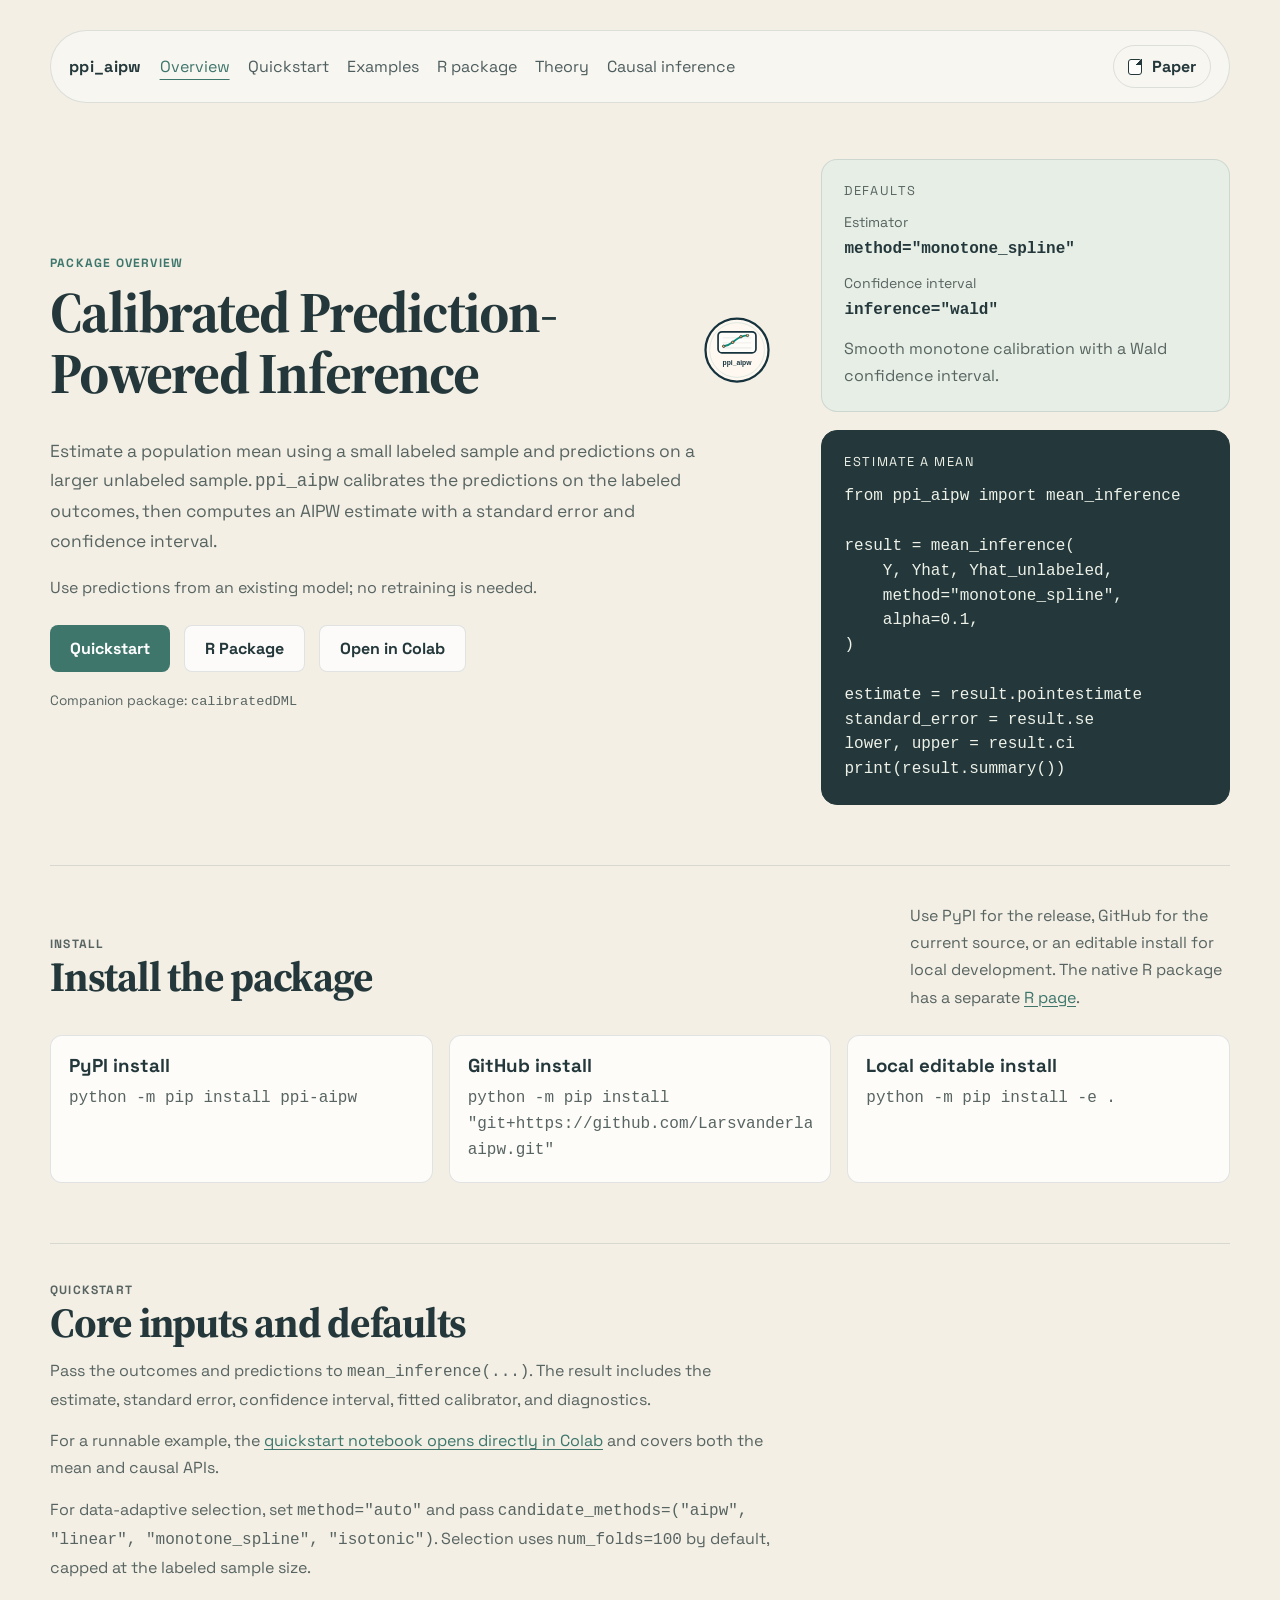
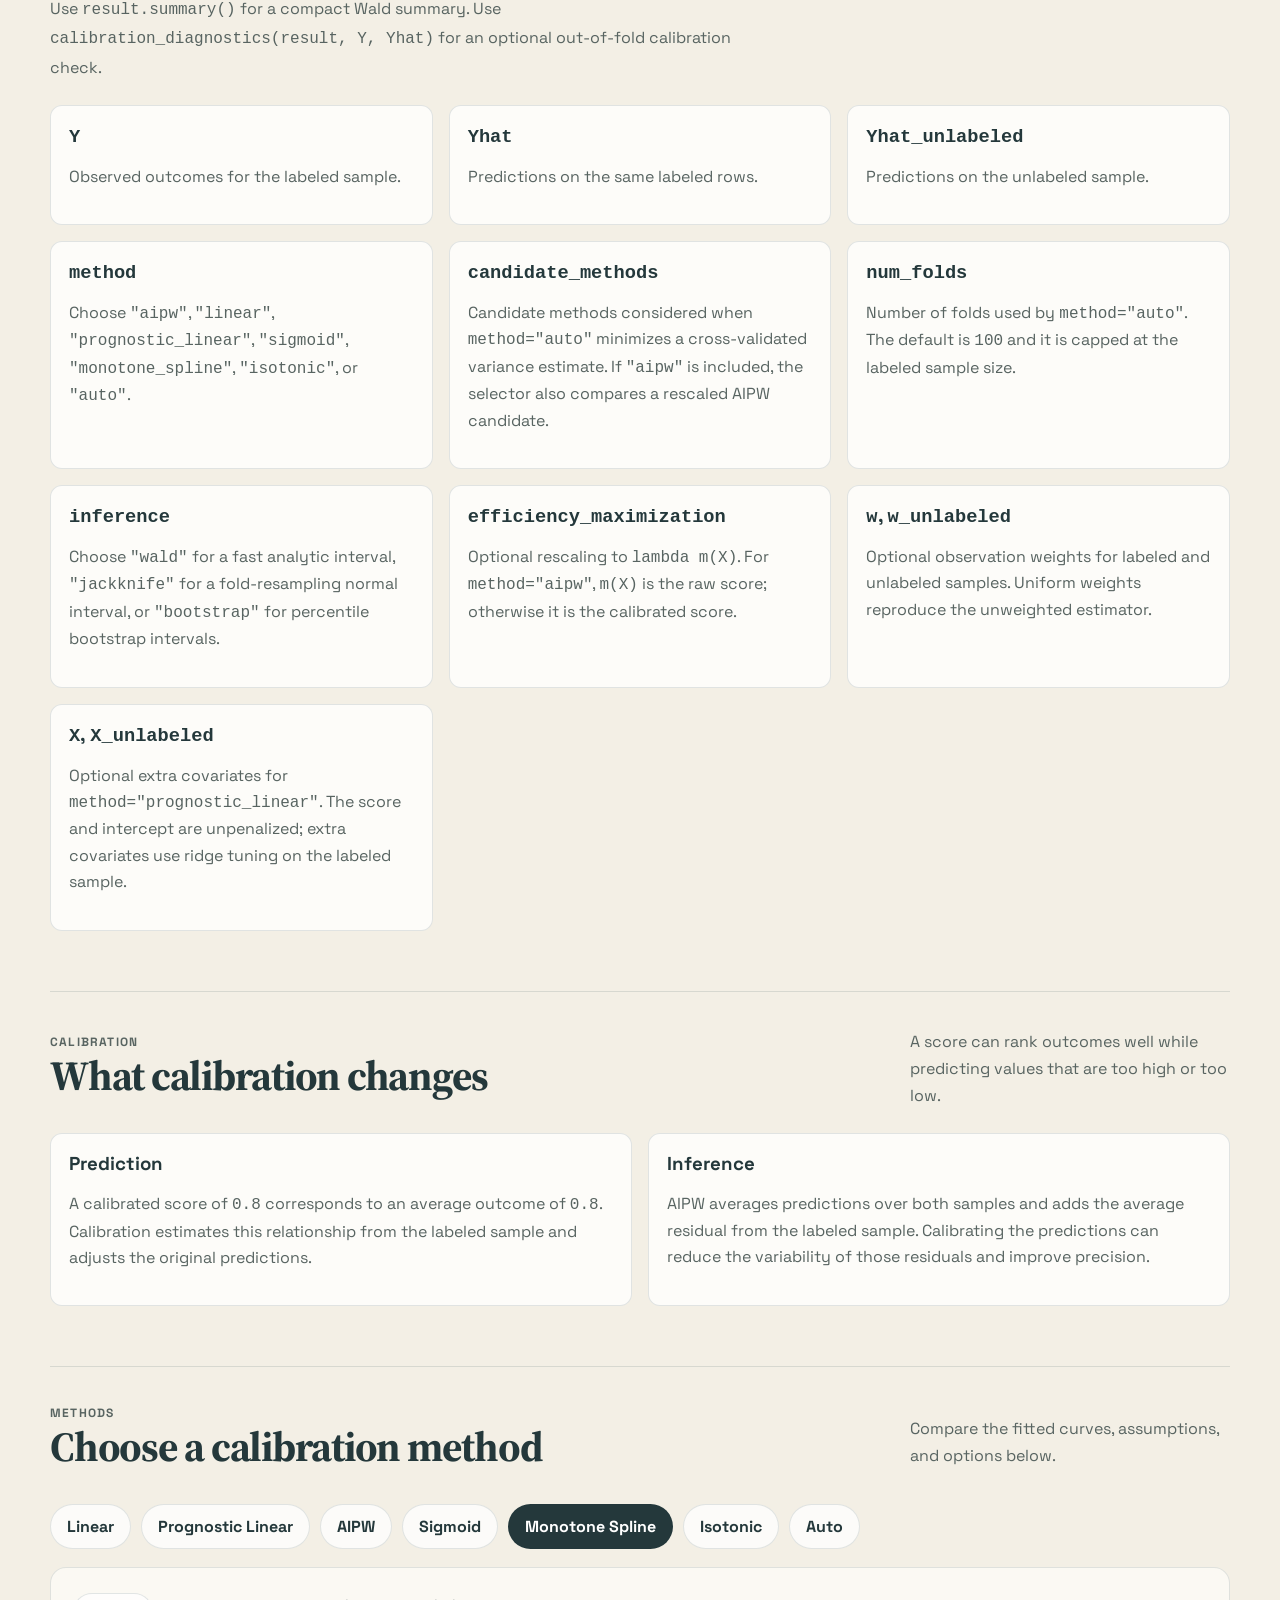
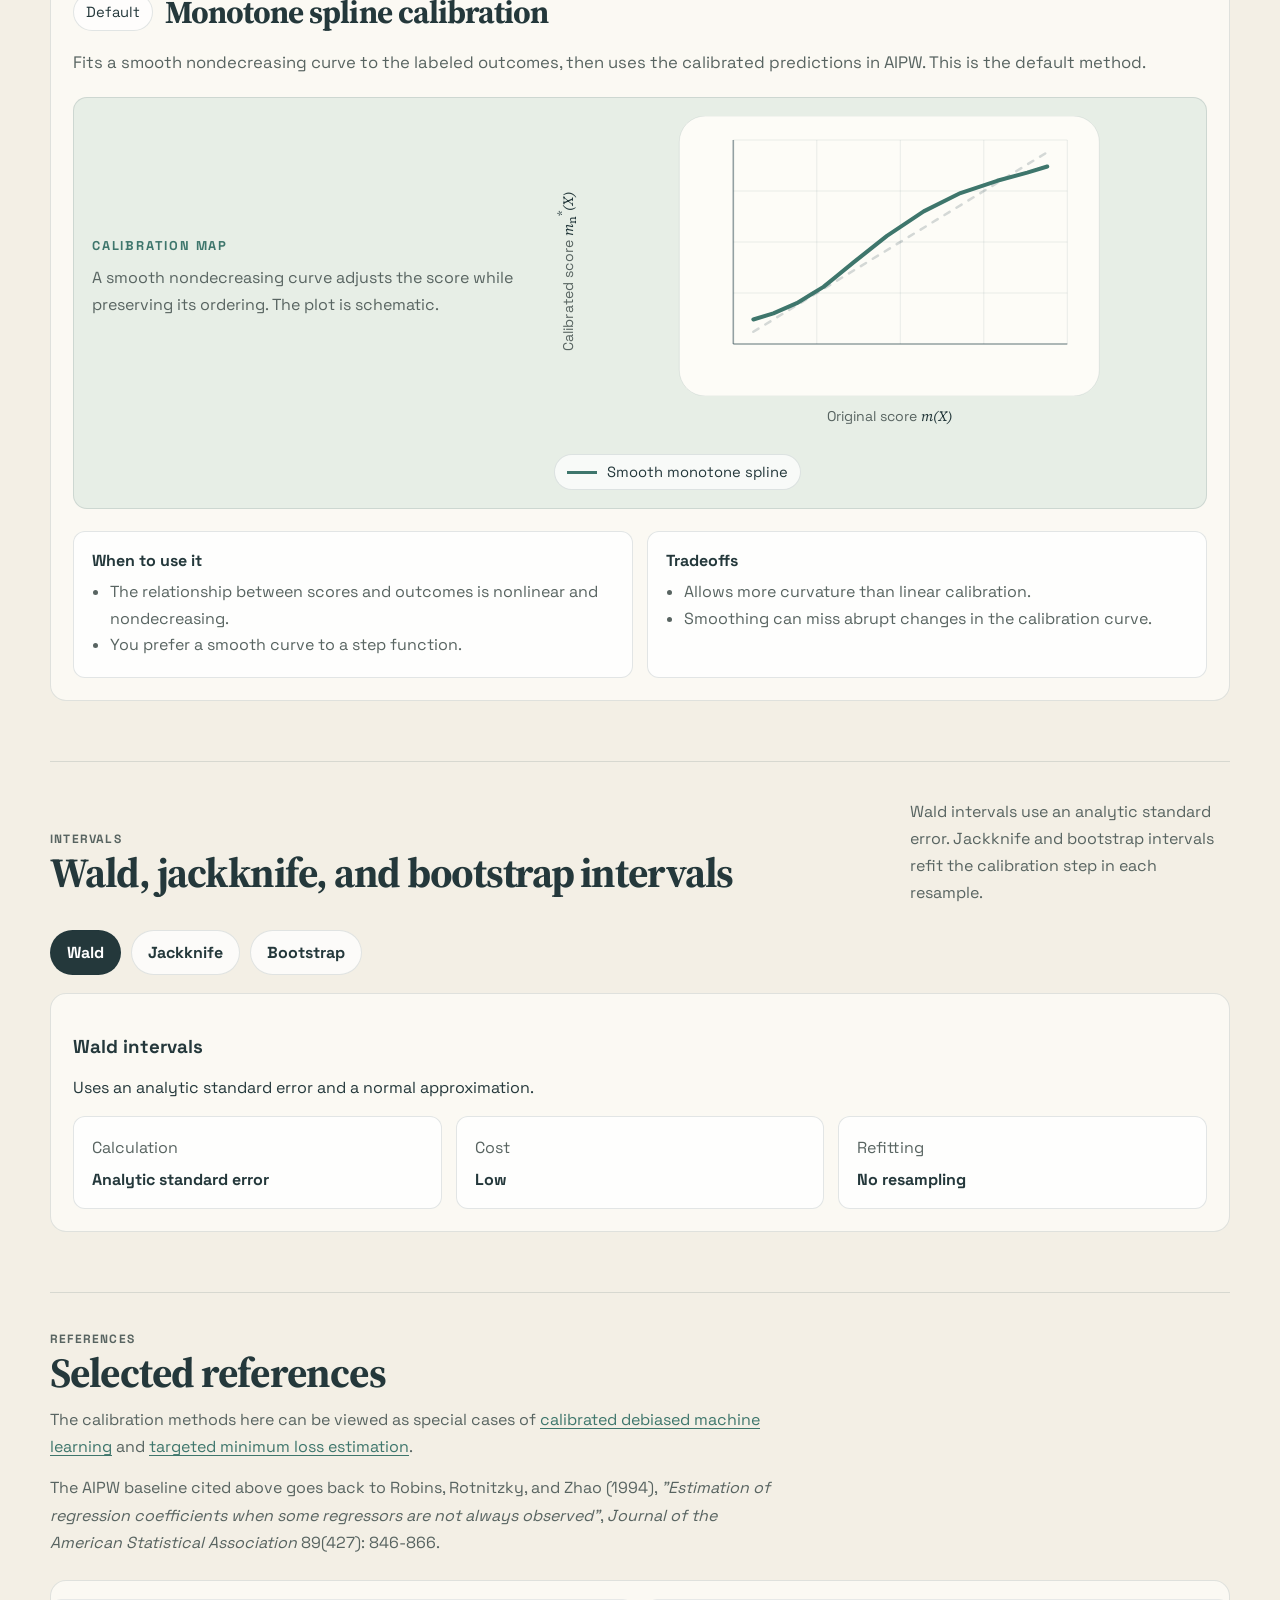
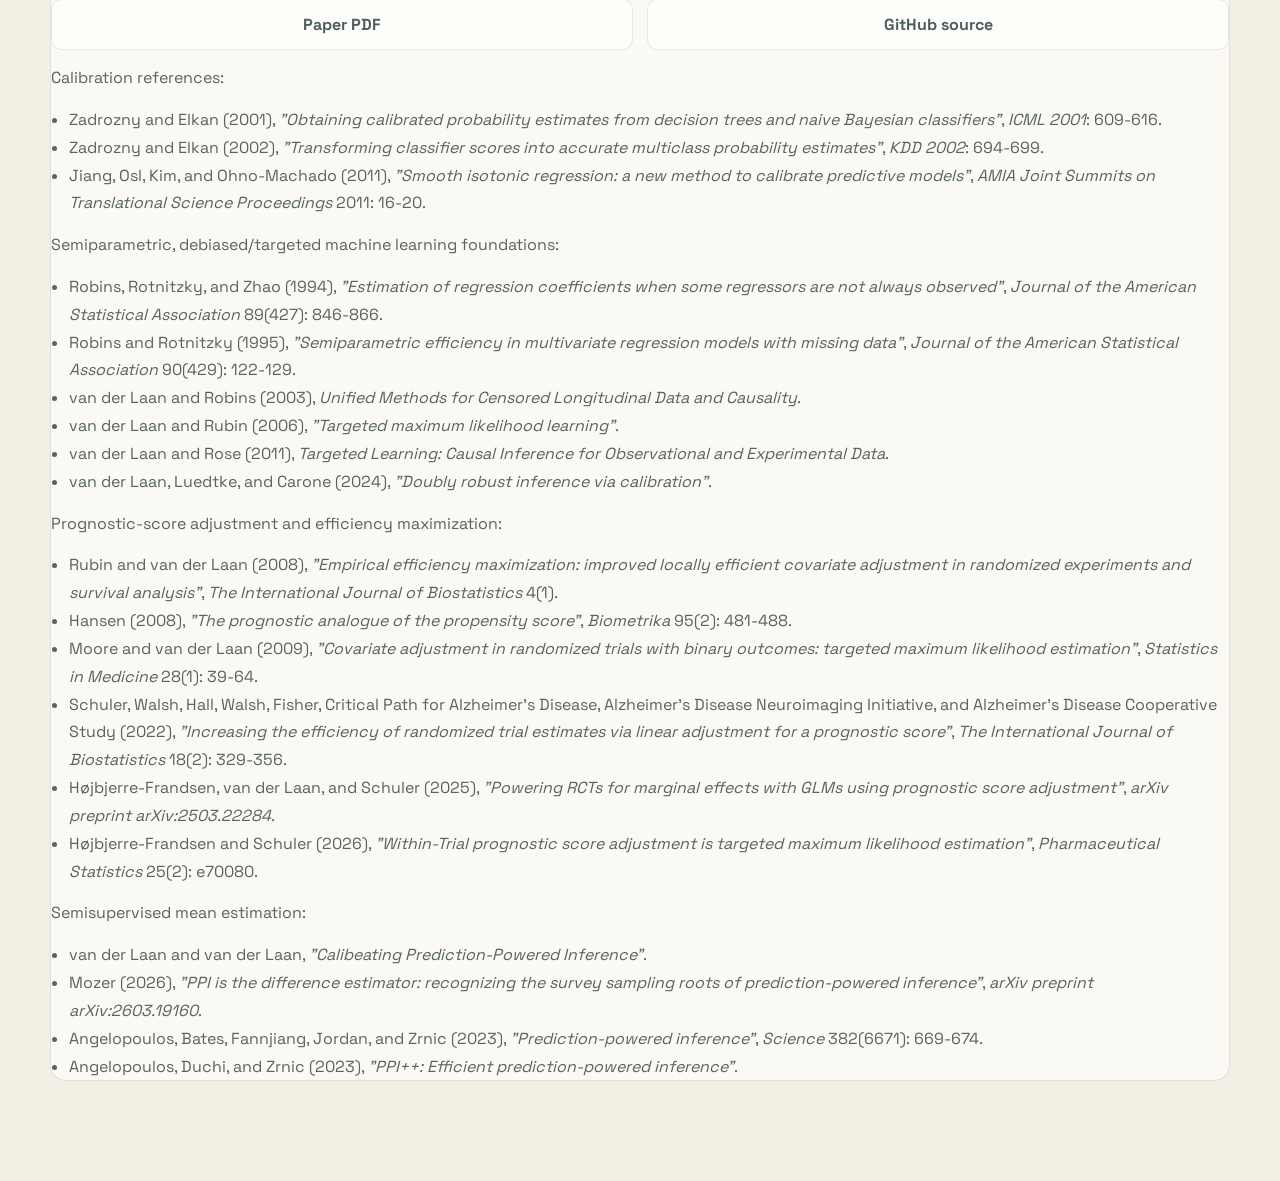
==== commit 0345178b: "Simplify package website styling and tighten explanatory prose Use a quieter cream and teal palette," ====
--- a/docs/index.html
+++ b/docs/index.html
@@ -6,7 +6,7 @@
     <title>Calibrated Prediction-Powered Inference | ppi_aipw</title>
     <meta
       name="description"
-      content="Semisupervised mean estimation with AIPW, calibration, and uncertainty quantification."
+      content="Estimate a population mean from labeled outcomes and unlabeled predictions, with calibration and confidence intervals in Python and R."
     />
     <link rel="preconnect" href="https://fonts.googleapis.com" />
     <link rel="preconnect" href="https://fonts.gstatic.com" crossorigin />
@@ -19,17 +19,15 @@
   <body>
     <div class="page-shell">
       <header class="hero">
-        <nav class="topbar">
+        <nav class="topbar" aria-label="Main navigation">
           <div class="brand"><a href="./index.html">ppi_aipw</a></div>
           <div class="toplinks">
-            <a href="#install">Install</a>
-            <a href="#quickstart">Quickstart</a>
+            <a href="./index.html" aria-current="page">Overview</a>
+            <a href="./index.html#quickstart">Quickstart</a>
             <a href="./examples.html">Examples</a>
-            <a href="./r.html">R Package</a>
+            <a href="./r.html">R package</a>
             <a href="./theory.html">Theory</a>
-            <a href="#methods">Methods</a>
-            <a href="./causal.html">Causal Inference</a>
-            <a href="#references">References</a>
+            <a href="./causal.html">Causal inference</a>
           </div>
           <a class="paper-link" href="./paper.pdf">
             <span class="paper-link-icon" aria-hidden="true"></span>
@@ -52,14 +50,13 @@
               </div>
             </div>
             <p class="lede">
-              <code>ppi_aipw</code> implements methods for semisupervised mean
-              inference with few labeled outcomes and many unlabeled
-              predictions. It combines AIPW, calibration, and uncertainty
-              quantification in one API.
+              Estimate a population mean using a small labeled sample and
+              predictions on a larger unlabeled sample. <code>ppi_aipw</code>
+              calibrates the predictions on the labeled outcomes, then computes
+              an AIPW estimate with a standard error and confidence interval.
             </p>
             <p class="panel-note">
-              Calibration puts the prediction score on the outcome scale before
-              the semisupervised mean step.
+              Use predictions from an existing model; no retraining is needed.
             </p>
             <div class="hero-actions">
               <a class="button button-primary" href="#quickstart">Quickstart</a>
@@ -77,23 +74,23 @@
 
           <aside class="hero-panel">
             <div class="panel-card gradient-card">
-              <p class="panel-label">Default Choice</p>
+              <p class="panel-label">Defaults</p>
               <div class="default-stack">
                 <div>
                   <span class="stack-name">Estimator</span>
                   <strong><code>method="monotone_spline"</code></strong>
                 </div>
                 <div>
-                  <span class="stack-name">Uncertainty</span>
+                  <span class="stack-name">Confidence interval</span>
                   <strong><code>inference="wald"</code></strong>
                 </div>
               </div>
               <p class="panel-note">
-                Smooth, monotone, and less stepwise than isotonic calibration.
+                Smooth monotone calibration with a Wald confidence interval.
               </p>
             </div>
             <div class="panel-card code-card">
-              <p class="panel-label">Main Function</p>
+              <p class="panel-label">Estimate a mean</p>
               <pre><code>from ppi_aipw import mean_inference
 
 result = mean_inference(
@@ -116,7 +113,7 @@
           <div class="section-heading split">
             <div>
               <p class="eyebrow">Install</p>
-              <h2>Install from PyPI, GitHub, or locally</h2>
+              <h2>Install the package</h2>
             </div>
             <p class="section-side-note">
               Use PyPI for the release, GitHub for the current source, or an
@@ -146,9 +143,9 @@
             <p class="eyebrow">Quickstart</p>
             <h2>Core inputs and defaults</h2>
               <p>
-                <code>mean_inference(...)</code> is the main entry point. It
-                returns the point estimate, standard error, confidence interval,
-                fitted calibrator, and diagnostics.
+                Pass the outcomes and predictions to <code>mean_inference(...)</code>.
+                The result includes the estimate, standard error, confidence
+                interval, fitted calibrator, and diagnostics.
               </p>
               <p>
                 For a runnable example, the
@@ -169,14 +166,6 @@
             </div>
 
           <div class="argument-grid">
-            <article class="argument-card">
-              <h3>Result object</h3>
-              <p>
-                <code>mean_inference(...)</code> returns a result object with
-                <code>pointestimate</code>, <code>se</code>, <code>ci</code>,
-                <code>diagnostics</code>, and <code>result.summary()</code>.
-              </p>
-            </article>
             <article class="argument-card">
               <h3><code>Y</code></h3>
               <p>Observed outcomes for the labeled sample.</p>
@@ -227,28 +216,26 @@
               <h2>What calibration changes</h2>
             </div>
             <p class="section-side-note">
-              Calibration is about getting the prediction scale right, not just
-              the ranking.
-            </p>
-          </div>
-
-          <div class="argument-grid">
-            <article class="argument-card">
-              <h3>ML view</h3>
-              <p>
-                A calibrated score has the right numeric scale: examples scored
-                near <code>0.8</code> have outcomes near <code>0.8</code> on
-                average. That scale correction can make a useful predictor more
-                accurate without retraining the original model.
-              </p>
-            </article>
-            <article class="argument-card">
-              <h3>Inference view</h3>
-              <p>
-                AIPW averages the score and then corrects it on labeled rows.
-                When calibration moves the score closer to the outcome
-                regression, the correction term is smaller on average, which
-                can improve precision.
+              A score can rank outcomes well while predicting values that are
+              too high or too low.
+            </p>
+          </div>
+
+          <div class="argument-grid argument-grid-two">
+            <article class="argument-card">
+              <h3>Prediction</h3>
+              <p>
+                A calibrated score of <code>0.8</code> corresponds to an average
+                outcome of <code>0.8</code>. Calibration estimates this relationship
+                from the labeled sample and adjusts the original predictions.
+              </p>
+            </article>
+            <article class="argument-card">
+              <h3>Inference</h3>
+              <p>
+                AIPW averages predictions over both samples and adds the average
+                residual from the labeled sample. Calibrating the predictions
+                can reduce the variability of those residuals and improve precision.
               </p>
             </article>
           </div>
@@ -257,42 +244,41 @@
         <section class="section" id="methods">
           <div class="section-heading split">
             <div>
-              <p class="eyebrow">Method Explorer</p>
-              <h2>Supported estimation strategies</h2>
+              <p class="eyebrow">Methods</p>
+              <h2>Choose a calibration method</h2>
             </div>
             <p class="section-side-note">
-              Method summaries, typical use cases, and main tradeoffs.
+              Compare the fitted curves, assumptions, and options below.
             </p>
           </div>
 
           <div class="method-explorer" data-module="method-explorer">
-            <div class="method-tabs" role="tablist" aria-label="Estimation methods">
-              <button class="tab-button" data-method="linear">Linear</button>
-              <button class="tab-button" data-method="prognostic_linear">Prognostic Linear</button>
-              <button class="tab-button" data-method="aipw">AIPW</button>
-              <button class="tab-button" data-method="sigmoid">Sigmoid</button>
-              <button class="tab-button is-active" data-method="monotone_spline">Monotone Spline</button>
-              <button class="tab-button" data-method="isotonic">Isotonic</button>
-              <button class="tab-button" data-method="auto">Auto</button>
+            <div class="method-tabs" role="group" aria-label="Estimation methods">
+              <button class="tab-button" data-method="linear" aria-pressed="false">Linear</button>
+              <button class="tab-button" data-method="prognostic_linear" aria-pressed="false">Prognostic Linear</button>
+              <button class="tab-button" data-method="aipw" aria-pressed="false">AIPW</button>
+              <button class="tab-button" data-method="sigmoid" aria-pressed="false">Sigmoid</button>
+              <button class="tab-button is-active" data-method="monotone_spline" aria-pressed="true">Monotone Spline</button>
+              <button class="tab-button" data-method="isotonic" aria-pressed="false">Isotonic</button>
+              <button class="tab-button" data-method="auto" aria-pressed="false">Auto</button>
             </div>
 
             <div class="method-panel">
               <div class="panel-banner">
                 <span class="badge" data-method-badge>Default</span>
-                <h3 data-method-title>Smooth monotone calibration map before AIPW</h3>
+                <h3 data-method-title>Monotone spline calibration</h3>
               </div>
               <p class="method-summary" data-method-summary>
-                Fits a smooth monotone spline calibration curve, then plugs the
-                calibrated predictions into the AIPW estimator.
+                Fits a smooth nondecreasing curve to the labeled outcomes, then
+                uses the calibrated predictions in AIPW. This is the default method.
               </p>
 
               <div class="method-visual-card">
                 <div class="method-visual-copy">
                   <span class="curve-kicker">Calibration Map</span>
                   <p data-method-visual-note>
-                    Schematic view of how the raw prediction score
-                    <code>m(X)</code> is transformed before the semisupervised
-                    mean step.
+                    A smooth nondecreasing curve adjusts the score while
+                    preserving its ordering. The plot is schematic.
                   </p>
                 </div>
                 <div class="curve-stage">
@@ -319,16 +305,12 @@
 
               <div class="method-columns">
                 <div class="info-box">
-                  <h4>Use cases</h4>
+                  <h4>When to use it</h4>
                   <ul data-method-good></ul>
                 </div>
                 <div class="info-box">
                   <h4>Tradeoffs</h4>
                   <ul data-method-tradeoffs></ul>
-                </div>
-                <div class="info-box">
-                  <h4>Notes</h4>
-                  <p data-method-recommendation></p>
                 </div>
               </div>
             </div>
@@ -342,35 +324,34 @@
               <h2>Wald, jackknife, and bootstrap intervals</h2>
             </div>
             <p class="section-side-note">
-              Jackknife and bootstrap both refit the calibration step under
-              resampling; jackknife uses delete-a-group folds, while bootstrap
-              uses classical resampling with replacement.
+              Wald intervals use an analytic standard error. Jackknife and
+              bootstrap intervals refit the calibration step in each resample.
             </p>
           </div>
 
           <div class="inference-toggle" data-module="inference-toggle">
-            <div class="toggle-row" role="tablist" aria-label="Interval methods">
-              <button class="tab-button is-active" data-inference="wald">Wald</button>
-              <button class="tab-button" data-inference="jackknife">Jackknife</button>
-              <button class="tab-button" data-inference="bootstrap">Bootstrap</button>
+            <div class="toggle-row" role="group" aria-label="Interval methods">
+              <button class="tab-button is-active" data-inference="wald" aria-pressed="true">Wald</button>
+              <button class="tab-button" data-inference="jackknife" aria-pressed="false">Jackknife</button>
+              <button class="tab-button" data-inference="bootstrap" aria-pressed="false">Bootstrap</button>
             </div>
             <article class="toggle-card">
               <h3 data-inference-title>Wald intervals</h3>
               <p data-inference-summary>
-                Fast analytic intervals.
+                Uses an analytic standard error and a normal approximation.
               </p>
               <div class="mini-grid">
                 <div class="mini-box">
-                  <span>Primary use</span>
-                  <strong data-inference-best>Standard analyses</strong>
+                  <span>Calculation</span>
+                  <strong data-inference-best>Analytic standard error</strong>
                 </div>
                 <div class="mini-box">
                   <span>Cost</span>
-                  <strong data-inference-cost>Low compute</strong>
+                  <strong data-inference-cost>Low</strong>
                 </div>
                 <div class="mini-box">
-                  <span>When appropriate</span>
-                  <strong data-inference-when>Fast interval based on the Wald approximation.</strong>
+                  <span>Refitting</span>
+                  <strong data-inference-when>No resampling</strong>
                 </div>
               </div>
             </article>
@@ -380,7 +361,7 @@
         <section class="section" id="references">
           <div class="section-heading">
             <p class="eyebrow">References</p>
-            <h2>Selected References</h2>
+            <h2>Selected references</h2>
             <p>
               The calibration methods here can be viewed as special cases of
               <a href="https://arxiv.org/pdf/2411.02771">calibrated debiased machine learning</a>
@@ -396,19 +377,9 @@
           </div>
           <div class="reference-card">
             <div class="reference-links">
-              <a href="./paper.pdf">Open paper PDF</a>
-              <a href="https://github.com/Larsvanderlaan/ppi-aipw">Open GitHub repo</a>
-            </div>
-            <p>
-              Main paper themes reflected here:
-            </p>
-            <ul>
-              <li>PPI and PPI++ fit inside the AIPW and debiased machine learning framework.</li>
-              <li>In the one-score setting, efficiency maximization, PPI++, linear calibration, and prognostic-score adjustment are closely related.</li>
-              <li>Calibration can improve semisupervised inference when the score is useful but miscalibrated.</li>
-              <li>Monotone spline calibration is the default smooth monotone option; linear and isotonic calibration give simpler and more flexible alternatives.</li>
-              <li>Jackknife and bootstrap intervals complement Wald intervals when finite-sample variability matters.</li>
-            </ul>
+              <a href="./paper.pdf">Paper PDF</a>
+              <a href="https://github.com/Larsvanderlaan/ppi-aipw">GitHub source</a>
+            </div>
             <p>
               Calibration references:
             </p>
@@ -436,8 +407,8 @@
               <li>Hansen (2008), <em>"The prognostic analogue of the propensity score"</em>, <em>Biometrika</em> 95(2): 481-488.</li>
               <li>Moore and van der Laan (2009), <em>"Covariate adjustment in randomized trials with binary outcomes: targeted maximum likelihood estimation"</em>, <em>Statistics in Medicine</em> 28(1): 39-64.</li>
               <li>Schuler, Walsh, Hall, Walsh, Fisher, Critical Path for Alzheimer’s Disease, Alzheimer’s Disease Neuroimaging Initiative, and Alzheimer’s Disease Cooperative Study (2022), <em>"Increasing the efficiency of randomized trial estimates via linear adjustment for a prognostic score"</em>, <em>The International Journal of Biostatistics</em> 18(2): 329-356.</li>
-              <li>H{\o}jbjerre-Frandsen, van der Laan, and Schuler (2025), <em>"Powering RCTs for marginal effects with GLMs using prognostic score adjustment"</em>, <em>arXiv preprint arXiv:2503.22284</em>.</li>
-              <li>H{\o}jbjerre-Frandsen and Schuler (2026), <em>"Within-Trial prognostic score adjustment is targeted maximum likelihood estimation"</em>, <em>Pharmaceutical Statistics</em> 25(2): e70080.</li>
+              <li>Højbjerre-Frandsen, van der Laan, and Schuler (2025), <em>"Powering RCTs for marginal effects with GLMs using prognostic score adjustment"</em>, <em>arXiv preprint arXiv:2503.22284</em>.</li>
+              <li>Højbjerre-Frandsen and Schuler (2026), <em>"Within-Trial prognostic score adjustment is targeted maximum likelihood estimation"</em>, <em>Pharmaceutical Statistics</em> 25(2): e70080.</li>
             </ul>
             <p>
               Semisupervised mean estimation:
--- a/docs/site.css
+++ b/docs/site.css
@@ -1,17 +1,17 @@
 :root {
-  --bg: #f5efe4;
-  --bg-alt: #fffaf2;
-  --surface: rgba(255, 250, 242, 0.82);
+  --bg: #f3efe5;
+  --bg-alt: #fbf9f3;
+  --surface: #fbf9f3;
   --surface-strong: #fffdf9;
-  --ink: #16323d;
-  --muted: #57737c;
+  --ink: #24383b;
+  --muted: #586461;
   --line: rgba(22, 50, 61, 0.12);
-  --accent: #0d8a7a;
-  --accent-soft: #d7f2eb;
+  --accent: #3e766c;
+  --accent-soft: #e7eee6;
   --warm: #ffb562;
   --warm-soft: #ffe3bf;
-  --shadow: 0 20px 50px rgba(41, 65, 73, 0.12);
-  --radius: 28px;
+  --shadow: 0 6px 18px rgba(41, 65, 73, 0.05);
+  --radius: 16px;
 }
 
 * {
@@ -26,10 +26,7 @@
   margin: 0;
   min-height: 100vh;
   color: var(--ink);
-  background:
-    radial-gradient(circle at top left, rgba(13, 138, 122, 0.18), transparent 30%),
-    radial-gradient(circle at 85% 15%, rgba(255, 181, 98, 0.22), transparent 24%),
-    linear-gradient(180deg, #f9f2e7 0%, #f3ecdf 42%, #f8f3ea 100%);
+  background: var(--bg);
   font-family: "Space Grotesk", "Avenir Next", "Trebuchet MS", sans-serif;
 }
 
@@ -57,9 +54,8 @@
   padding: 14px 18px;
   margin-top: 8px;
   background: rgba(255, 255, 255, 0.42);
-  border: 1px solid rgba(255, 255, 255, 0.55);
+  border: 1px solid var(--line);
   border-radius: 999px;
-  backdrop-filter: blur(14px);
 }
 
 .brand {
@@ -87,9 +83,8 @@
   padding: 10px 14px;
   border-radius: 999px;
   color: var(--ink);
-  background: linear-gradient(135deg, rgba(255, 181, 98, 0.34), rgba(215, 242, 235, 0.72));
-  border: 1px solid rgba(13, 138, 122, 0.18);
-  box-shadow: 0 10px 24px rgba(41, 65, 73, 0.08);
+  background: transparent;
+  border: 1px solid var(--line);
   font-weight: 700;
   white-space: nowrap;
 }
@@ -139,9 +134,9 @@
 .hero-grid {
   display: grid;
   grid-template-columns: minmax(0, 1.35fr) minmax(320px, 0.75fr);
-  gap: 26px;
-  margin-top: 22px;
-  align-items: stretch;
+  gap: 36px;
+  margin-top: 56px;
+  align-items: center;
 }
 
 .hero-copy,
@@ -159,8 +154,8 @@
 
 .eyebrow {
   margin: 0 0 10px;
-  font-size: 0.85rem;
-  letter-spacing: 0.16em;
+  font-size: 0.75rem;
+  letter-spacing: 0.1em;
   text-transform: uppercase;
   color: var(--accent);
   font-weight: 700;
@@ -175,10 +170,10 @@
 }
 
 .hero h1 {
-  font-size: clamp(2.55rem, 4.7vw, 4.3rem);
-  line-height: 0.96;
+  font-size: clamp(2.55rem, 4.5vw, 4.1rem);
+  line-height: 1.06;
   margin: 0 0 16px;
-  max-width: 15ch;
+  max-width: 20ch;
 }
 
 .hero-copy {
@@ -187,8 +182,8 @@
 
 .hero-head {
   display: grid;
-  grid-template-columns: minmax(0, 1fr) clamp(170px, 20vw, 235px);
-  gap: clamp(18px, 3vw, 32px);
+  grid-template-columns: minmax(0, 1fr) 96px;
+  gap: 18px;
   align-items: center;
   margin-bottom: 10px;
 }
@@ -220,15 +215,14 @@
   width: min(100%, 230px);
   max-width: 100%;
   height: auto;
-  filter: drop-shadow(0 16px 30px rgba(41, 65, 73, 0.12));
 }
 
 .button {
   display: inline-flex;
   align-items: center;
   justify-content: center;
-  padding: 14px 22px;
-  border-radius: 999px;
+  padding: 12px 20px;
+  border-radius: 8px;
   font-weight: 700;
   transition: transform 0.2s ease, box-shadow 0.2s ease, background 0.2s ease;
 }
@@ -238,9 +232,8 @@
 }
 
 .button-primary {
-  background: var(--ink);
+  background: var(--accent);
   color: white;
-  box-shadow: var(--shadow);
 }
 
 .button-secondary {
@@ -258,7 +251,11 @@
   list-style: none;
 }
 
-.hero-pills li,
+.hero-pills li {
+  font-size: 0.85rem;
+  color: var(--muted);
+}
+
 .badge {
   padding: 9px 12px;
   border-radius: 999px;
@@ -282,15 +279,12 @@
 }
 
 .panel-card,
-.section,
 .timeline-card,
 .reference-card,
 .toggle-card,
 .method-panel {
   background: var(--surface);
-  backdrop-filter: blur(10px);
-  border: 1px solid rgba(255, 255, 255, 0.58);
-  box-shadow: var(--shadow);
+  border: 1px solid var(--line);
   border-radius: var(--radius);
 }
 
@@ -299,9 +293,7 @@
 }
 
 .gradient-card {
-  background:
-    linear-gradient(145deg, rgba(13, 138, 122, 0.16), rgba(255, 250, 242, 0.95) 40%, rgba(255, 181, 98, 0.2)),
-    var(--surface-strong);
+  background: var(--accent-soft);
 }
 
 .panel-label {
@@ -314,7 +306,7 @@
 
 .default-stack {
   display: grid;
-  grid-template-columns: 1fr 1fr;
+  grid-template-columns: 1fr;
   gap: 16px;
   margin-bottom: 16px;
 }
@@ -341,8 +333,9 @@
 }
 
 .section {
-  padding: 30px;
-  margin-top: 26px;
+  padding: 36px 0;
+  margin-top: 24px;
+  border-top: 1px solid var(--line);
 }
 
 .section-heading {
@@ -351,8 +344,8 @@
 
 .section-heading h2 {
   margin: 0 0 10px;
-  font-size: clamp(2rem, 4vw, 3.3rem);
-  line-height: 0.96;
+  font-size: clamp(1.8rem, 3.4vw, 2.6rem);
+  line-height: 1.12;
 }
 
 .section-heading p {
@@ -371,10 +364,6 @@
 
 .section-side-note {
   align-self: center;
-  padding: 14px 16px;
-  background: rgba(255, 255, 255, 0.72);
-  border-radius: 20px;
-  border: 1px solid var(--line);
 }
 
 .argument-grid,
@@ -409,7 +398,7 @@
 .mini-box {
   background: rgba(255, 255, 255, 0.78);
   border: 1px solid var(--line);
-  border-radius: 22px;
+  border-radius: 12px;
   padding: 18px;
 }
 
@@ -437,7 +426,7 @@
 
 .example-entry {
   padding: 14px;
-  border-radius: 18px;
+  border-radius: 10px;
   border: 1px solid var(--line);
   background: rgba(255, 255, 255, 0.72);
 }
@@ -482,7 +471,7 @@
 .case-study-figure {
   margin: 18px 0 0;
   padding: 10px 10px 12px;
-  border-radius: 20px;
+  border-radius: 12px;
   border: 1px solid var(--line);
   background: rgba(255, 255, 255, 0.74);
 }
@@ -564,11 +553,9 @@
   align-items: center;
   margin: 0 0 22px;
   padding: 18px;
-  border-radius: 24px;
-  border: 1px solid var(--line);
-  background:
-    linear-gradient(145deg, rgba(255, 255, 255, 0.82), rgba(215, 242, 235, 0.45)),
-    rgba(255, 255, 255, 0.72);
+  border-radius: 14px;
+  border: 1px solid var(--line);
+  background: var(--accent-soft);
 }
 
 .method-visual-card.is-hidden {
@@ -665,11 +652,9 @@
 .equation-card {
   margin-top: 18px;
   padding: 20px 22px;
-  border-radius: 24px;
-  border: 1px solid var(--line);
-  background:
-    linear-gradient(145deg, rgba(255, 255, 255, 0.82), rgba(215, 242, 235, 0.42)),
-    rgba(255, 255, 255, 0.78);
+  border-radius: 14px;
+  border: 1px solid var(--line);
+  background: var(--accent-soft);
 }
 
 .pseudo-equation {
@@ -716,12 +701,10 @@
 .theory-visual {
   margin-top: 20px;
   padding: 18px;
-  border-radius: 24px;
+  border-radius: 14px;
   border: 1px solid var(--line);
   overflow: hidden;
-  background:
-    linear-gradient(145deg, rgba(255, 255, 255, 0.85), rgba(255, 227, 191, 0.34)),
-    rgba(255, 255, 255, 0.75);
+  background: var(--bg-alt);
 }
 
 .theory-visual h3 {
@@ -745,7 +728,7 @@
 .diagram-caption {
   margin-top: 14px;
   padding: 14px 16px;
-  border-radius: 18px;
+  border-radius: 10px;
   background: rgba(255, 255, 255, 0.72);
   border: 1px solid var(--line);
   color: var(--muted);
@@ -819,7 +802,7 @@
 .theory-note {
   margin-top: 18px;
   padding: 16px 18px;
-  border-radius: 20px;
+  border-radius: 12px;
   border: 1px solid var(--line);
   background: rgba(255, 255, 255, 0.72);
   color: var(--muted);
@@ -875,7 +858,7 @@
 }
 
 .method-columns {
-  grid-template-columns: repeat(3, minmax(0, 1fr));
+  grid-template-columns: repeat(2, minmax(0, 1fr));
 }
 
 .info-box ul {
@@ -938,8 +921,8 @@
 .history-callout {
   margin-top: 18px;
   padding: 22px;
-  border-radius: 24px;
-  background: linear-gradient(135deg, rgba(13, 138, 122, 0.12), rgba(255, 181, 98, 0.18));
+  border-radius: 14px;
+  background: var(--accent-soft);
   border: 1px solid var(--line);
 }
 
@@ -954,7 +937,7 @@
 }
 
 .reference-links {
-  grid-template-columns: repeat(3, minmax(0, 1fr));
+  grid-template-columns: repeat(auto-fit, minmax(160px, 1fr));
   margin-top: 18px;
 }
 
@@ -962,7 +945,7 @@
   padding: 14px 16px;
   background: rgba(255, 255, 255, 0.75);
   border: 1px solid var(--line);
-  border-radius: 18px;
+  border-radius: 10px;
   text-align: center;
   font-weight: 700;
 }
@@ -1006,7 +989,7 @@
   }
 
   .hero-head {
-    grid-template-columns: minmax(0, 1fr) 190px;
+    grid-template-columns: minmax(0, 1fr) 96px;
     gap: 18px;
   }
 
@@ -1027,16 +1010,19 @@
   }
 
   .paper-link {
-    width: 100%;
-    justify-content: center;
+    align-self: flex-start;
   }
 
   .hero h1 {
     max-width: 100%;
   }
 
+  .hero-grid {
+    margin-top: 32px;
+  }
+
   .hero-head {
-    grid-template-columns: 1fr;
+    grid-template-columns: minmax(0, 1fr) 64px;
     gap: 14px;
   }
 
@@ -1049,7 +1035,10 @@
     margin: 0 auto;
   }
 
-  .section,
+  .section {
+    padding: 28px 0;
+  }
+
   .panel-card,
   .method-panel,
   .toggle-card,
@@ -1078,3 +1067,42 @@
     font-size: 1.35rem;
   }
 }
+
+p a {
+  color: var(--accent);
+  text-underline-offset: 3px;
+}
+
+.toplinks a[aria-current="page"] {
+  color: var(--accent);
+  opacity: 1;
+  text-decoration: underline;
+  text-underline-offset: 7px;
+}
+
+:focus-visible {
+  outline: 2px solid var(--accent);
+  outline-offset: 4px;
+}
+
+.hero-panel .code-card {
+  background: var(--ink);
+  border-color: var(--ink);
+}
+
+.hero-panel .code-card pre,
+.hero-panel .code-card .panel-label,
+.hero-panel .code-card .panel-note {
+  color: #edf1e8;
+}
+
+.section-heading > p + p,
+.reference-card > p {
+  margin-top: 14px;
+}
+
+@media (prefers-reduced-motion: reduce) {
+  html { scroll-behavior: auto; }
+  .is-revealed { animation: none; }
+  .button, .tab-button { transition: none; }
+}
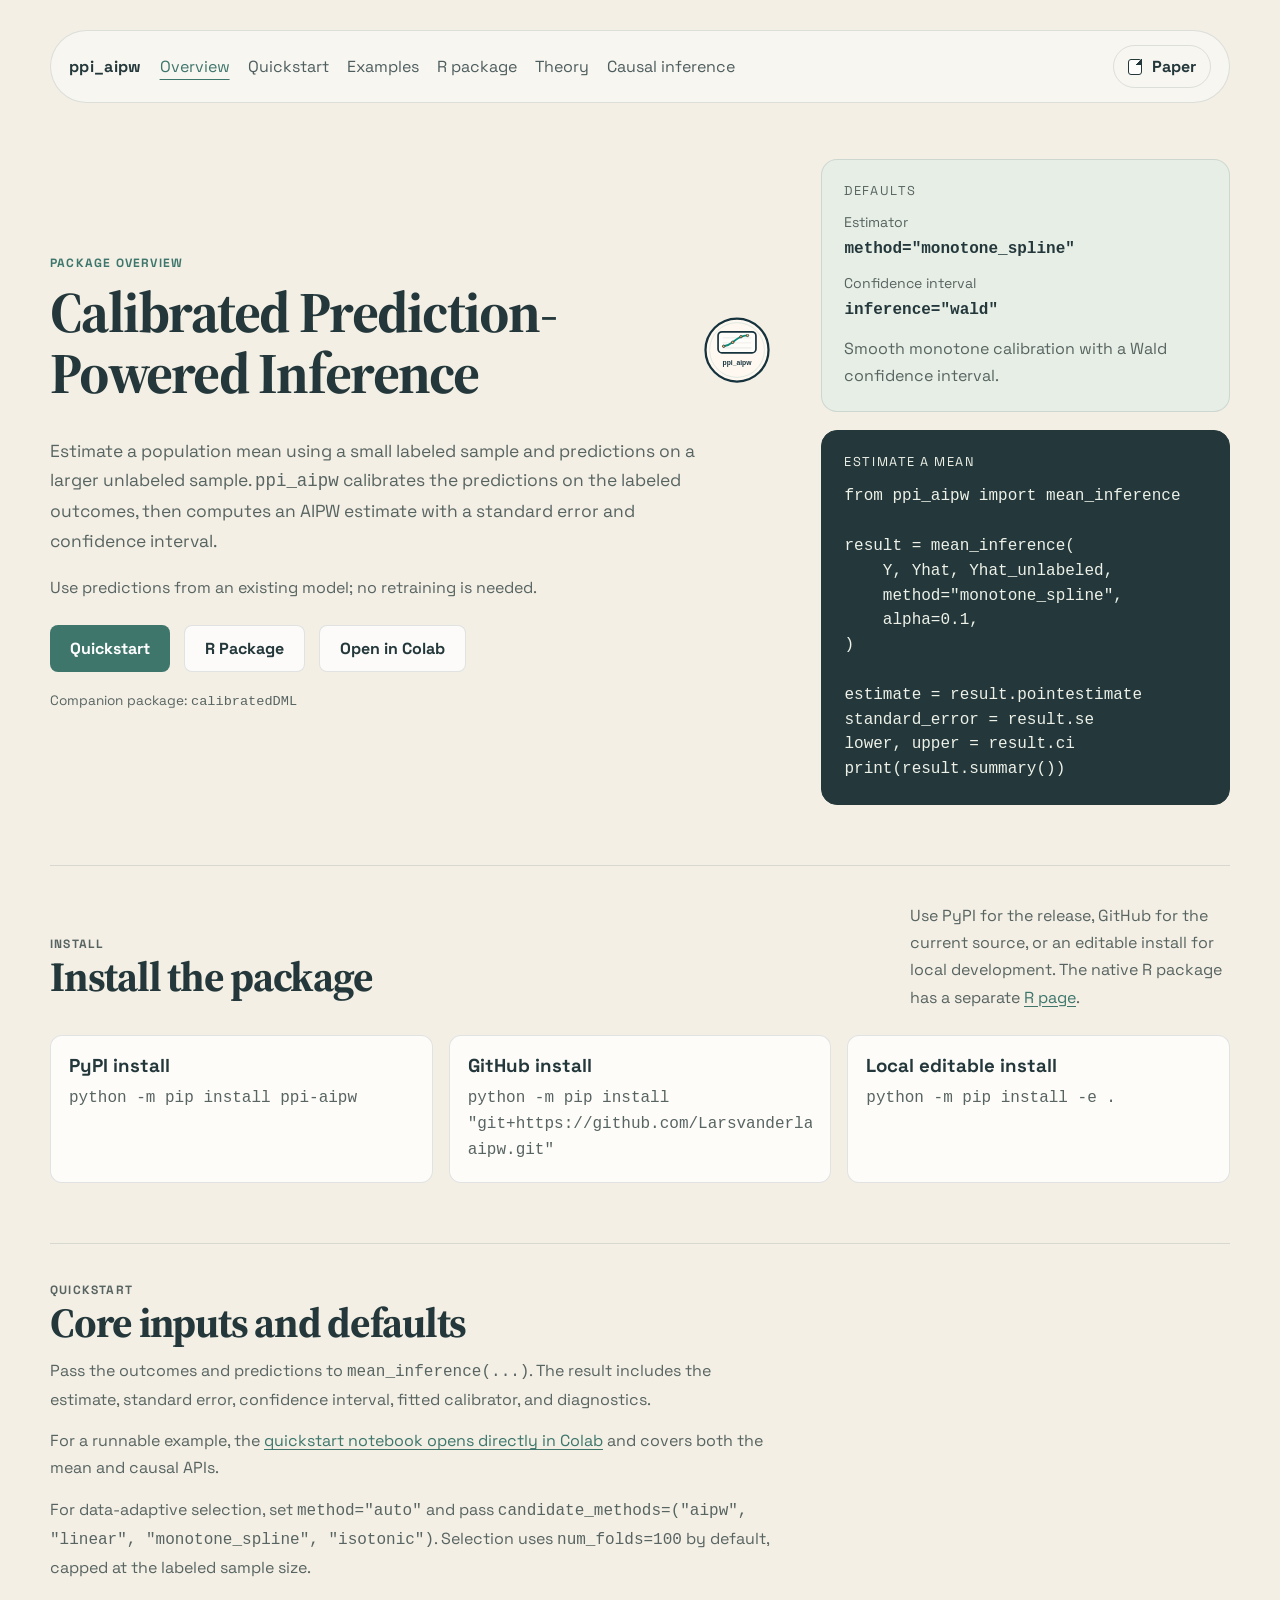
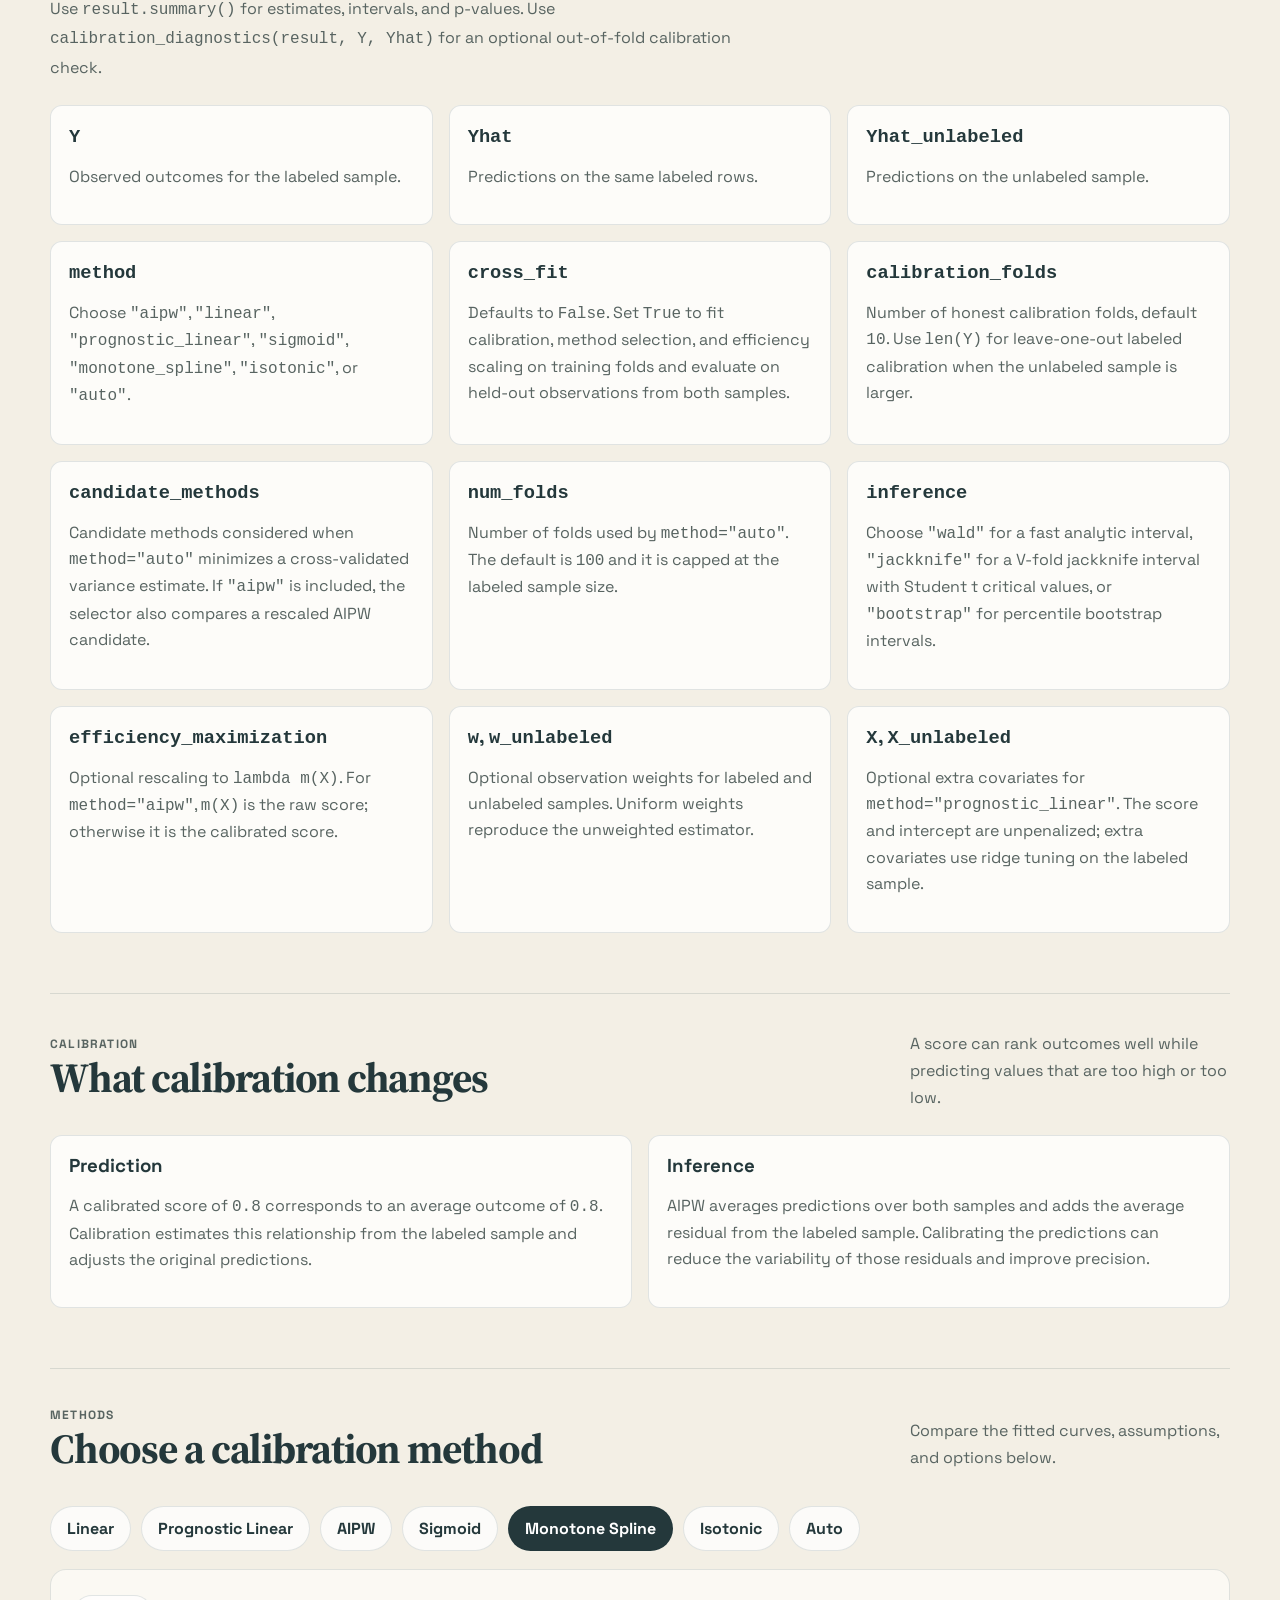
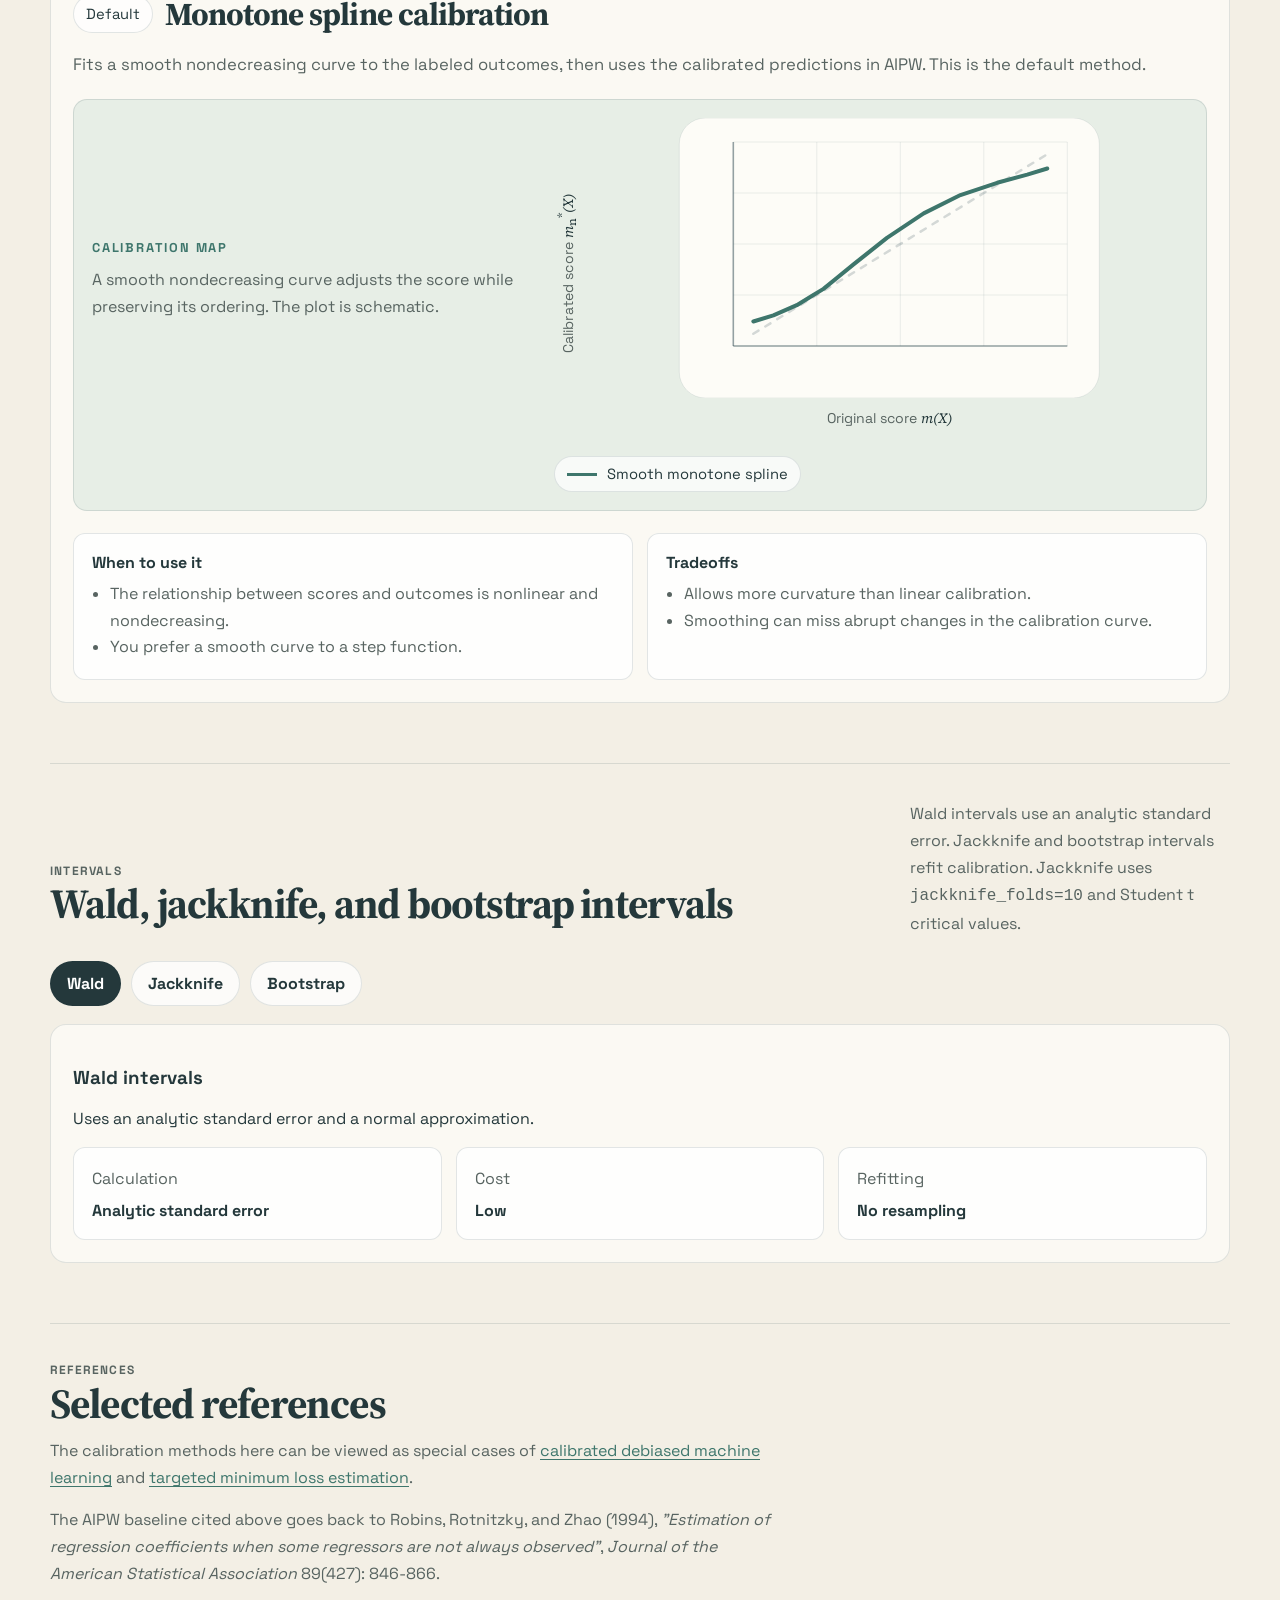
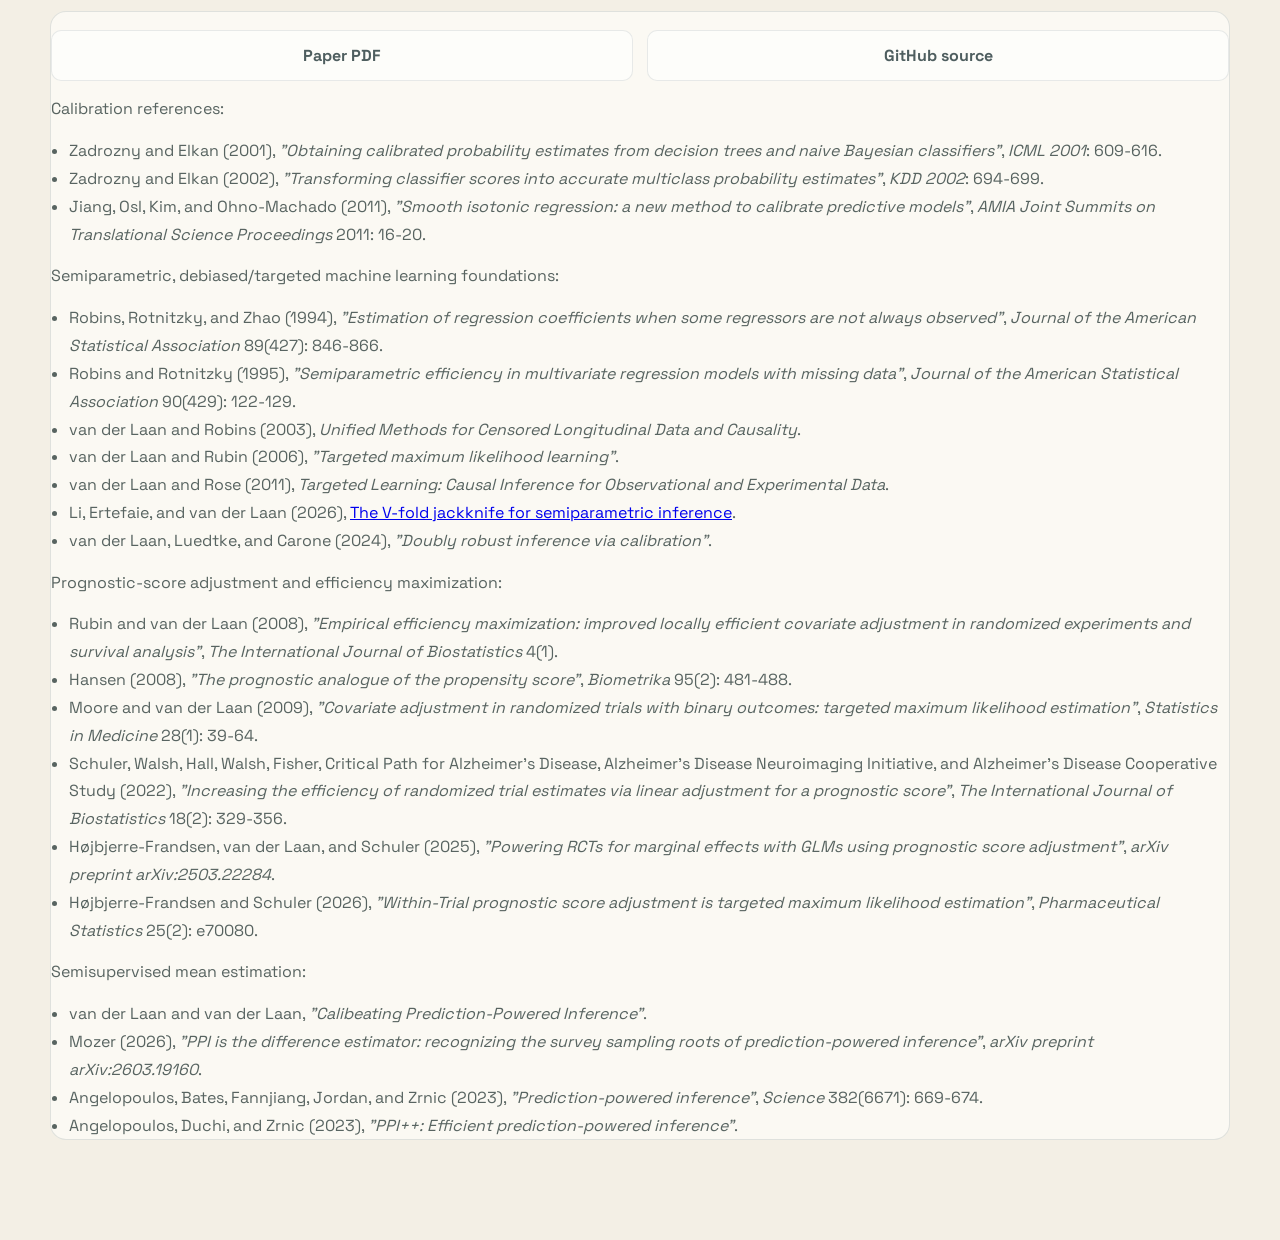
==== commit 80aa6a29: "Add optional honest calibration and correct fixed-V jackknife inference Add cross_fit=False and cali" ====
--- a/docs/index.html
+++ b/docs/index.html
@@ -14,7 +14,7 @@
       href="https://fonts.googleapis.com/css2?family=Space+Grotesk:wght@400;500;700&family=Source+Serif+4:opsz,wght@8..60,400;8..60,600&display=swap"
       rel="stylesheet"
     />
-    <link rel="stylesheet" href="./site.css" />
+    <link rel="stylesheet" href="./site.css?v=b0bfe73732" />
   </head>
   <body>
     <div class="page-shell">
@@ -159,7 +159,7 @@
                 the labeled sample size.
               </p>
               <p>
-                Use <code>result.summary()</code> for a compact Wald summary.
+                Use <code>result.summary()</code> for estimates, intervals, and p-values.
                 Use <code>calibration_diagnostics(result, Y, Yhat)</code> for
                 an optional out-of-fold calibration check.
               </p>
@@ -183,6 +183,14 @@
               <p>Choose <code>"aipw"</code>, <code>"linear"</code>, <code>"prognostic_linear"</code>, <code>"sigmoid"</code>, <code>"monotone_spline"</code>, <code>"isotonic"</code>, or <code>"auto"</code>.</p>
             </article>
             <article class="argument-card">
+              <h3><code>cross_fit</code></h3>
+              <p>Defaults to <code>False</code>. Set <code>True</code> to fit calibration, method selection, and efficiency scaling on training folds and evaluate on held-out observations from both samples.</p>
+            </article>
+            <article class="argument-card">
+              <h3><code>calibration_folds</code></h3>
+              <p>Number of honest calibration folds, default <code>10</code>. Use <code>len(Y)</code> for leave-one-out labeled calibration when the unlabeled sample is larger.</p>
+            </article>
+            <article class="argument-card">
               <h3><code>candidate_methods</code></h3>
               <p>Candidate methods considered when <code>method="auto"</code> minimizes a cross-validated variance estimate. If <code>"aipw"</code> is included, the selector also compares a rescaled AIPW candidate.</p>
             </article>
@@ -192,7 +200,7 @@
             </article>
             <article class="argument-card">
               <h3><code>inference</code></h3>
-              <p>Choose <code>"wald"</code> for a fast analytic interval, <code>"jackknife"</code> for a fold-resampling normal interval, or <code>"bootstrap"</code> for percentile bootstrap intervals.</p>
+              <p>Choose <code>"wald"</code> for a fast analytic interval, <code>"jackknife"</code> for a V-fold jackknife interval with Student t critical values, or <code>"bootstrap"</code> for percentile bootstrap intervals.</p>
             </article>
             <article class="argument-card">
               <h3><code>efficiency_maximization</code></h3>
@@ -325,7 +333,8 @@
             </div>
             <p class="section-side-note">
               Wald intervals use an analytic standard error. Jackknife and
-              bootstrap intervals refit the calibration step in each resample.
+              bootstrap intervals refit calibration. Jackknife uses
+              <code>jackknife_folds=10</code> and Student t critical values.
             </p>
           </div>
 
@@ -397,6 +406,7 @@
               <li>van der Laan and Robins (2003), <em>Unified Methods for Censored Longitudinal Data and Causality</em>.</li>
               <li>van der Laan and Rubin (2006), <em>"Targeted maximum likelihood learning"</em>.</li>
               <li>van der Laan and Rose (2011), <em>Targeted Learning: Causal Inference for Observational and Experimental Data</em>.</li>
+              <li>Li, Ertefaie, and van der Laan (2026), <a href="https://arxiv.org/abs/2607.22493">The V-fold jackknife for semiparametric inference</a>.</li>
               <li>van der Laan, Luedtke, and Carone (2024), <em>"Doubly robust inference via calibration"</em>.</li>
             </ul>
             <p>
@@ -424,6 +434,6 @@
       </main>
     </div>
 
-    <script src="./site.js"></script>
+    <script src="./site.js?v=218f7aa949"></script>
   </body>
 </html>
